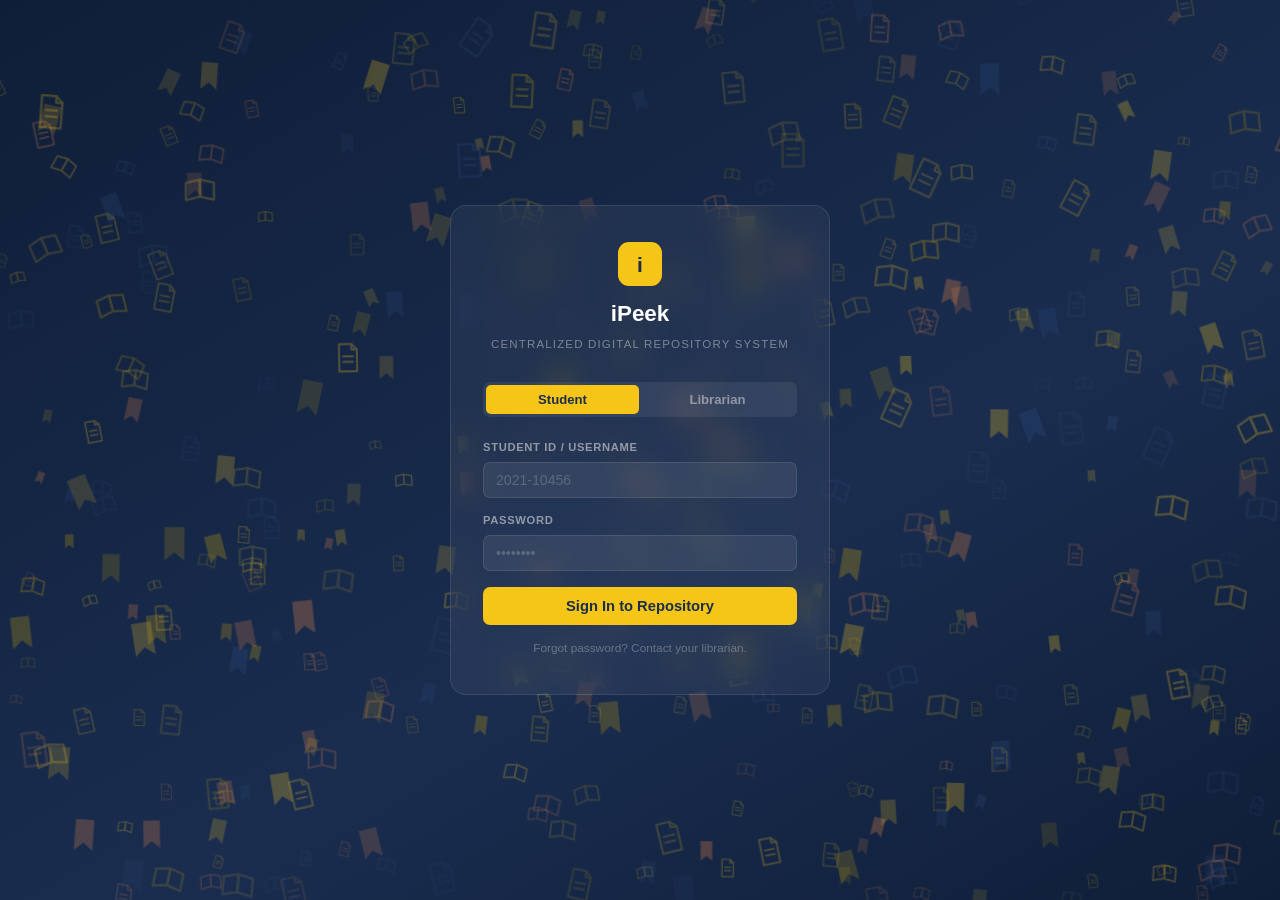
==== frontend/browse.html @ 0abe5a41 "123 kanya-kanya na (latest)" ====
<!DOCTYPE html>
<html lang="en">
<head>
  <meta charset="UTF-8">
  <meta name="viewport" content="width=device-width, initial-scale=1.0">
  <title>iPeek — Browse Research</title>
  
  <link rel="stylesheet" href="css/style.css">
</head>
<!-- visibility:hidden prevents role flash — set to visible by initPage()
     after apiMe() confirms the session and renders the correct nav -->
<body style="visibility:hidden;">
  <nav class="navbar">
    <div class="nav-brand">
      <div class="nav-logo">i</div>
      Research Repository
    </div>
    <!-- nav-links content is overwritten by browse.js based on real role -->
    <div class="nav-links">
      <a class="nav-link active" href="browse.html">Browse Research</a>
      <a class="nav-link" href="upload.html">Submit Proposal</a>
    </div>
    <div class="nav-right">
      <a href="profile.html" class="avatar" id="avatarEl" title="View Profile"></a>
      <span class="role-pill" id="rolePill"></span>
      <button class="btn btn-ghost btn-sm" onclick="logout()">Sign Out</button>
    </div>
  </nav>

  <!-- Two-column layout: sidebar + main content -->
  <div class="layout">

    <!-- Left filter sidebar -->
    <div class="sidebar">

      <!-- Research status counts -->
      <div class="sb-section">
        <span class="sb-label">Research Status</span>
        <button class="sb-item active" onclick="setFilter('status','all',this)">
          All Projects <span class="sb-count" id="cntAll">0</span>
        </button>
        <button class="sb-item" onclick="setFilter('status','approved',this)">
          Approved <span class="sb-count" id="cntApproved">0</span>
        </button>
        <button class="sb-item" onclick="setFilter('status','ongoing',this)">
          Ongoing <span class="sb-count" id="cntOngoing">0</span>
        </button>
        <button class="sb-item" onclick="setFilter('status','rejected',this)">
          Rejected <span class="sb-count" id="cntRejected">0</span>
        </button>
      </div>

      <!-- College filters -->
      <div class="sb-section">
        <span class="sb-label">Colleges</span>
        <button class="sb-item" onclick="setFilter('college','CAS',this)">CAS</button>
        <button class="sb-item" onclick="setFilter('college','CCI',this)">CCI</button>
        <button class="sb-item" onclick="setFilter('college','CEA',this)">CEA</button>
        <button class="sb-item" onclick="setFilter('college','CIT',this)">CIT</button>
        <button class="sb-item" onclick="setFilter('college','COE',this)">COE</button>
      </div>

      <!-- Technology / keyword filters -->
      <div class="sb-section">
        <span class="sb-label">Technology</span>
        <button class="sb-item" onclick="setFilter('tag','Machine Learning',this)">Machine Learning</button>
        <button class="sb-item" onclick="setFilter('tag','Web Development',this)">Web Development</button>
        <button class="sb-item" onclick="setFilter('tag','Mobile App',this)">Mobile App</button>
        <button class="sb-item" onclick="setFilter('tag','IoT',this)">IoT</button>
        <button class="sb-item" onclick="setFilter('tag','Computer Vision',this)">Computer Vision</button>
      </div>

    </div>

    <!-- Main content area -->
    <div class="main">

      <!-- Hero banner -->
      <div class="hero">
        <div>
          <h2>Explore ISAT-U Research</h2>
          <p>Capstone and thesis projects · Main Campus · 2020–2025</p>
        </div>
        <span class="badge badge-validated">ISAT-U Main Campus</span>
      </div>

      <!-- Search input -->
      <div class="search-wrap" style="margin-bottom:14px;">
        <span class="search-icon">🔍</span>
        <input type="text" id="searchInput"
               placeholder="Title, author, keyword, or technology...">
      </div>

      <!-- Year filter pills -->
      <div class="year-pills">
        <button class="year-pill active" onclick="setYear('all',this)">All Years</button>
        <button class="year-pill" onclick="setYear('2024',this)">2024</button>
        <button class="year-pill" onclick="setYear('2023',this)">2023</button>
        <button class="year-pill" onclick="setYear('2022',this)">2022</button>
      </div>

      <!-- Result count — updated by browse.js -->
      <div class="results-bar">
        <span id="resultsCount">Loading...</span>
      </div>

      <!-- Research card grid — populated by browse.js -->
      <div class="research-grid" id="grid"></div>

      <!-- Empty state — shown when filters return no results -->
      <div id="empty" style="display:none;text-align:center;padding:60px 0;color:var(--muted);">
        <div style="font-size:2rem;margin-bottom:10px;">📭</div>
        <p>No research found. Try adjusting your filters.</p>
      </div>

      <!-- Loading state — shown while fetching from API -->
      <div id="loading" style="text-align:center;padding:60px 0;color:var(--muted);">
        <div class="spinner" style="margin:0 auto 12px;width:28px;height:28px;"></div>
        <p>Loading repository...</p>
      </div>

    </div>
  </div>

  <div class="toast-wrap" id="toasts"></div>
  <script src="js/motion.js"></script>
  <script>
  if (document.getElementById("ambientBg")) {
    initAmbientBackground(document.getElementById("ambientBg"), 34, AMBIENT_LIGHT_PALETTE);
  }
</script>
  <script src="js/api.js"></script>
  <script src="js/pillnav.js?v=2"></script>
  <script src="js/browse.js"></script>

  <!-- Logout — clears real Flask session + sessionStorage then redirects -->
  <script>
    async function logout() {
      try { await apiLogout(); } catch {}
      sessionStorage.clear();
      window.location.replace("index.html");
    }
  </script>

</body>
</html>
---- frontend/css/style.css ----
/* =============================================================
   iPeek — Global Stylesheet
   All page styles live here. No inline styles in HTML files.

   Design tokens:
   --primary     : dark navy blue (main brand color)
   --accent      : yellow (buttons, highlights)
   --bg          : light grey page background
   --card        : white card background
   --border      : light grey border
   --text        : near-black body text
   --muted       : grey secondary text
   ============================================================= */

/* ── Reset ────────────────────────────────────────────────── */
*, *::before, *::after { box-sizing: border-box; margin: 0; padding: 0; }

:root {
  --primary:     #1a2d4f;
  --primary-lt:  #2a4a7f;
  --accent:      #f5c518;
  --accent-dk:   #d4a800;
  --bg:          #f4f6fb;
  --card:        #ffffff;
  --border:      #e8eaf0;
  --text:        #1a1a2e;
  --muted:       #6b7280;
  --success:     #16a34a;
  --warning:     #d97706;
  --danger:      #dc2626;
  --info:        #2563eb;
  --radius:      10px;
  --shadow:      0 1px 4px rgba(0,0,0,0.08);
  --shadow-md:   0 4px 16px rgba(0,0,0,0.10);
}

body {
  font-family: 'Inter', 'Segoe UI', sans-serif;
  font-feature-settings: "cv11", "ss01";
  background: var(--bg);
  color: var(--text);
  font-size: 14px;
  line-height: 1.6;
  -webkit-font-smoothing: antialiased;
}

a    { text-decoration: none; color: inherit; }
button, input, textarea, select { font-family: inherit; cursor: pointer; }

/* ── Navbar ────────────────────────────────────────────────── */
/* Top sticky navigation bar used on every authenticated page */
.navbar {
  background: var(--primary);
  height: 52px;
  display: flex;
  align-items: center;
  padding: 0 20px;
  gap: 16px;
  position: sticky;
  top: 0;
  z-index: 100;
  box-shadow: var(--shadow);
}

/* Brand logo + name on the left */
.nav-brand {
  display: flex;
  align-items: center;
  gap: 8px;
  color: white;
  font-weight: 700;
  font-size: 1rem;
  margin-right: 8px;
  white-space: nowrap;
}

/* Yellow square logo icon */
.nav-logo {
  width: 28px; height: 28px;
  border-radius: 7px;
  background: var(--accent);
  color: var(--primary);
  font-weight: 800;
  font-size: 0.9rem;
  display: flex; align-items: center; justify-content: center;
  flex-shrink: 0;
}

/* Navigation links row */
.nav-links { display: flex; gap: 2px; flex: 1; }

.nav-link {
  color: rgba(255,255,255,0.7);
  padding: 5px 12px;
  border-radius: 6px;
  font-size: 0.84rem;
  font-weight: 500;
  transition: all 0.15s;
  border: none;
  background: none;
  white-space: nowrap;
}

.nav-link:hover,
.nav-link.active {
  color: white;
  background: rgba(255,255,255,0.10);
}

/* Right side of navbar: avatar + role pill */
.nav-right { display: flex; align-items: center; gap: 10px; margin-left: auto; }

/* Circular avatar with user initials */
.avatar {
  width: 30px; height: 30px;
  border-radius: 50%;
  background: var(--accent);
  color: var(--primary);
  font-weight: 700;
  font-size: 0.78rem;
  display: flex; align-items: center; justify-content: center;
  flex-shrink: 0;
  cursor: pointer;
}

/* Yellow pill showing user role */
.role-pill {
  background: var(--accent);
  color: var(--primary);
  font-size: 0.68rem;
  font-weight: 700;
  padding: 2px 8px;
  border-radius: 20px;
  white-space: nowrap;
}

/* ── Two-column page layout (sidebar + main) ──────────────── */
/* Used on browse, review pages */
.layout {
  display: grid;
  grid-template-columns: 200px 1fr;
  min-height: calc(100vh - 52px);
}

/* Three-column layout used on research detail page */
.layout-three {
  display: grid;
  grid-template-columns: 200px 1fr 280px;
  min-height: calc(100vh - 52px);
}
/* Two-column layout used on research detail page (no left sidebar) */
.layout-two {
  display: grid;
  grid-template-columns: 1fr 280px;
  min-height: calc(100vh - 52px);
}
/* Two-column layout for review queue page */
.layout-review {
  display: grid;
  grid-template-columns: 320px 1fr;
  min-height: calc(100vh - 52px);
}

/* ── Sidebar ────────────────────────────────────────────────── */
/* Left filter/navigation sidebar panel */
.sidebar {
  background: var(--card);
  border-right: 1px solid var(--border);
  padding: 16px 0;
  overflow-y: auto;
}

/* Right panel used on detail page */
.right-panel {
  border-left: 1px solid var(--border);
  background: var(--card);
  padding: 16px;
  overflow-y: auto;
  display: flex;
  flex-direction: column;
  gap: 14px;
}

/* Main scrollable content area */
.main { padding: 20px; overflow-y: auto; }

/* Sidebar section grouping */
.sb-section { margin-bottom: 20px; }

/* Sidebar section label (uppercase small caps) */
.sb-label {
  display: block;
  font-size: 0.68rem;
  font-weight: 700;
  text-transform: uppercase;
  letter-spacing: 0.08em;
  color: var(--muted);
  padding: 0 14px;
  margin-bottom: 4px;
}

/* Individual sidebar filter button */
.sb-item {
  display: flex;
  align-items: center;
  justify-content: space-between;
  padding: 7px 14px;
  font-size: 0.84rem;
  color: var(--text);
  cursor: pointer;
  transition: background 0.12s;
  border: none;
  background: none;
  width: 100%;
  text-align: left;
}

.sb-item:hover  { background: var(--bg); }
.sb-item.active { background: #ebf0ff; color: var(--info); font-weight: 600; }

/* Small pill count next to sidebar items */
.sb-count {
  font-size: 0.68rem;
  font-weight: 600;
  color: var(--muted);
  background: var(--bg);
  padding: 1px 6px;
  border-radius: 20px;
}

/* ── Cards ──────────────────────────────────────────────────── */
/* Base white card container */
.card {
  background: var(--card);
  border-radius: var(--radius);
  border: 1px solid var(--border);
  box-shadow: var(--shadow);
  padding: 18px;
}

/* ── Stat cards (dashboard) ─────────────────────────────────── */
/* Grid of 4 metric cards at top of dashboard */
.stat-grid {
  display: grid;
  grid-template-columns: repeat(4, 1fr);
  gap: 14px;
  margin-bottom: 20px;
}

.stat-card {
  background: var(--card);
  border-radius: var(--radius);
  border: 1px solid var(--border);
  padding: 18px;
  text-align: center;
}

/* Highlighted stat card (pending reviews) */
.stat-card.hi { border-color: var(--accent); background: #fffbeb; }

/* Large number inside stat card */
.stat-num { font-size: 1.9rem; font-weight: 700; color: var(--primary); line-height: 1; }
.stat-card.hi .stat-num { color: var(--warning); }

/* Label below stat number */
.stat-lbl { font-size: 0.76rem; color: var(--muted); margin-top: 4px; }

/* ── Buttons ────────────────────────────────────────────────── */
.btn {
  display: inline-flex;
  align-items: center;
  gap: 5px;
  padding: 7px 16px;
  border: none;
  border-radius: 7px;
  font-size: 0.84rem;
  font-weight: 600;
  cursor: pointer;
  transition: filter 0.15s;
  white-space: nowrap;
}

.btn-primary { background: var(--primary); color: white; }
.btn-accent  { background: var(--accent);  color: var(--primary); }
.btn-success { background: var(--success); color: white; }
.btn-danger  { background: var(--danger);  color: white; }
.btn-ghost   { background: transparent; color: var(--primary); border: 1.5px solid var(--border); }

.btn:hover    { filter: brightness(1.08); }
.btn:active   { transform: scale(0.97); transition: transform 80ms; }
.btn:disabled { opacity: 0.5; cursor: not-allowed; filter: none; }
.btn-sm       { padding: 4px 11px; font-size: 0.78rem; }
.btn-lg       { padding: 10px 24px; font-size: 0.95rem; }
.btn-full     { width: 100%; justify-content: center; }

/* ── Badges ─────────────────────────────────────────────────── */
/* Status pill labels */
.badge {
  display: inline-block;
  padding: 2px 9px;
  border-radius: 20px;
  font-size: 0.68rem;
  font-weight: 700;
  text-transform: capitalize;
}

.badge-pending   { background: #fef3c7; color: #92400e; }
.badge-validated { background: #d1fae5; color: #065f46; }
.badge-approved  { background: #d1fae5; color: #065f46; }
.badge-returned  { background: #fee2e2; color: #991b1b; }
.badge-high      { background: #fee2e2; color: #991b1b; }
.badge-moderate  { background: #fef3c7; color: #92400e; }
.badge-low       { background: #d1fae5; color: #065f46; }

/* ── Form elements ──────────────────────────────────────────── */
.form-group { margin-bottom: 14px; }

/* Two-column form row */
.form-row { display: grid; grid-template-columns: 1fr 1fr; gap: 14px; }

/* Uppercase small label above inputs */
.form-label {
  display: block;
  font-size: 0.72rem;
  font-weight: 700;
  text-transform: uppercase;
  letter-spacing: 0.05em;
  color: var(--muted);
  margin-bottom: 5px;
}

/* Universal input/textarea/select style */
.form-input {
  width: 100%;
  padding: 8px 11px;
  border: 1.5px solid var(--border);
  border-radius: 7px;
  font-size: 0.88rem;
  color: var(--text);
  background: white;
  transition: border-color 0.15s;
}

.form-input:focus          { outline: none; border-color: var(--primary); }
.form-input::placeholder   { color: #b0b7c3; }
textarea.form-input        { resize: vertical; min-height: 80px; }
select.form-input          { cursor: pointer; }

/* ── Search bar ─────────────────────────────────────────────── */
.search-wrap {
  display: flex;
  align-items: center;
  gap: 8px;
  background: white;
  border: 1.5px solid var(--border);
  border-radius: 7px;
  padding: 7px 12px;
}

.search-wrap input {
  border: none;
  outline: none;
  font-size: 0.88rem;
  width: 100%;
  background: transparent;
  color: var(--text);
}

.search-wrap input::placeholder { color: #b0b7c3; }
.search-icon { color: var(--muted); font-size: 0.9rem; flex-shrink: 0; }

/* ── Hero banner (browse page) ──────────────────────────────── */
.hero {
  background: linear-gradient(120deg, var(--primary), #2a4a7f);
  border-radius: var(--radius);
  color: white;
  padding: 18px 22px;
  margin-bottom: 16px;
  display: flex;
  align-items: center;
  justify-content: space-between;
}

.hero h2 { font-size: 1rem; margin-bottom: 3px; }
.hero p  { font-size: 0.76rem; opacity: 0.7; }

/* ── Year filter pills (browse page) ────────────────────────── */
.year-pills { display: flex; gap: 5px; flex-wrap: wrap; margin-bottom: 14px; }

.year-pill {
  padding: 3px 11px;
  border-radius: 20px;
  font-size: 0.76rem;
  font-weight: 600;
  cursor: pointer;
  border: 1.5px solid var(--border);
  background: white;
  color: var(--muted);
  transition: all 0.15s;
}

.year-pill.active { background: var(--primary); color: white; border-color: var(--primary); }

/* ── Results info bar ───────────────────────────────────────── */
.results-bar {
  display: flex;
  align-items: center;
  justify-content: space-between;
  margin-bottom: 12px;
}

.results-bar span { font-size: 0.78rem; color: var(--muted); }

/* ── Research card grid (browse page) ───────────────────────── */
.research-grid { display: grid; grid-template-columns: repeat(3, 1fr); gap: 14px; }

/* Flowing inline-block variant — cards hug their own content width
   and wrap naturally instead of locking into equal columns */
.research-grid-flow {
  display: flex;
  flex-wrap: wrap;
  gap: 14px;
}

.research-grid-flow .r-card {
  flex: 0 1 auto;
  min-width: 260px;
  max-width: 340px;
}

/* Individual research card */
.r-card {
  background: var(--card);
  border: 1px solid var(--border);
  border-radius: var(--radius);
  padding: 14px;
  cursor: pointer;
  transition: box-shadow 0.18s, transform 0.18s;
}

.r-card:hover { box-shadow: var(--shadow-md); transform: translateY(-2px); }

.r-card-id    { font-size: 0.7rem; font-weight: 700; color: var(--muted); margin-bottom: 5px; }
.r-card-title { font-size: 0.88rem; font-weight: 600; margin-bottom: 5px; line-height: 1.4; }
.r-card-meta  { font-size: 0.76rem; color: var(--muted); margin-bottom: 9px; }
.r-card-tags  { display: flex; flex-wrap: wrap; gap: 4px; }

/* Technology tag chip */
.tag {
  background: #ebf0ff;
  color: var(--info);
  font-size: 0.67rem;
  font-weight: 600;
  padding: 2px 7px;
  border-radius: 20px;
}

/* ── Tab switcher ────────────────────────────────────────────── */
/* Used on detail page for similarity/summary/gaps tabs */
.tabs {
  display: flex;
  gap: 2px;
  background: var(--bg);
  padding: 3px;
  border-radius: 8px;
  margin-bottom: 16px;
}

.tab-btn {
  padding: 5px 14px;
  border: none;
  background: transparent;
  border-radius: 6px;
  font-size: 0.82rem;
  font-weight: 600;
  color: var(--muted);
  cursor: pointer;
  transition: all 0.15s;
}

.tab-btn.active { background: white; color: var(--primary); box-shadow: var(--shadow); }

/* ── AI result box ───────────────────────────────────────────── */
/* Box that displays LLM-generated analysis text */
.ai-box {
  background: #f8faff;
  border: 1px solid #dbeafe;
  border-radius: var(--radius);
  padding: 14px;
  font-size: 0.86rem;
  line-height: 1.8;
  white-space: pre-wrap;
  max-height: 380px;
  overflow-y: auto;
  color: var(--text);
}

/* ── Research gap cards ──────────────────────────────────────── */
.gap-item {
  border: 1px solid var(--border);
  border-left: 3px solid var(--accent);
  border-radius: var(--radius);
  padding: 14px 16px;
  margin-bottom: 12px;
  background: var(--card);
}

.gap-header {
  display: flex;
  align-items: center;
  justify-content: space-between;
  margin-bottom: 10px;
}

/* Numbered index badge — solid yellow, reinforces brand color as the
   dominant accent throughout the AI analysis panels */
.gap-index {
  width: 24px; height: 24px;
  border-radius: 50%;
  background: var(--accent);
  color: var(--primary);
  font-weight: 800;
  font-size: 0.76rem;
  display: flex; align-items: center; justify-content: center;
  flex-shrink: 0;
}

.gap-label {
  display: block;
  font-size: 0.68rem;
  font-weight: 700;
  text-transform: uppercase;
  letter-spacing: 0.06em;
  color: var(--accent-dk);
  margin-bottom: 3px;
}

.gap-text-block p,
.gap-recommendation-block p {
  font-size: 0.85rem;
  line-height: 1.6;
  color: var(--text);
}

.gap-text-block { margin-bottom: 10px; }

.gap-recommendation-block {
  background: #fffbeb;
  border-radius: 7px;
  padding: 8px 11px;
  border: 1px solid #fde68a;
}

/* ── Similarity progress bars ────────────────────────────────── */
.sim-row    { margin-bottom: 9px; }
.sim-label  { display: flex; justify-content: space-between; font-size: 0.78rem; margin-bottom: 3px; }
.sim-track  { height: 7px; background: var(--bg); border-radius: 4px; overflow: hidden; border: 1px solid var(--border); }
.sim-fill   { height: 100%; border-radius: 4px; background: var(--primary); transition: width 0.5s ease; }

/* ── Chat widget ─────────────────────────────────────────────── */
.chat-wrap  { display: flex; flex-direction: column; height: 360px; }

/* Scrollable message log */
.chat-log {
  flex: 1;
  overflow-y: auto;
  padding: 12px;
  background: var(--bg);
  border-radius: var(--radius);
  border: 1px solid var(--border);
  margin-bottom: 8px;
  display: flex;
  flex-direction: column;
  gap: 8px;
}

/* Individual chat message row */
.chat-msg { display: flex; flex-direction: column; max-width: 82%; }
.chat-msg.user { align-self: flex-end; align-items: flex-end; }
.chat-msg.bot  { align-self: flex-start; }

/* Chat bubble */
.chat-bubble {
  padding: 9px 13px;
  border-radius: 12px;
  font-size: 0.85rem;
  line-height: 1.6;
  white-space: pre-wrap;
}

.chat-msg.user .chat-bubble { background: var(--primary); color: white; border-bottom-right-radius: 3px; }
.chat-msg.bot  .chat-bubble { background: white; color: var(--text); border: 1px solid var(--border); border-bottom-left-radius: 3px; }

/* Chat input row */
.chat-input-row { display: flex; gap: 7px; }

.chat-input-row textarea {
  flex: 1;
  resize: none;
  height: 40px;
  padding: 9px 11px;
  border: 1.5px solid var(--border);
  border-radius: 7px;
  font-size: 0.85rem;
  font-family: inherit;
}

.chat-input-row textarea:focus { outline: none; border-color: var(--primary); }

/* ── Drag and drop upload zone ───────────────────────────────── */
.drop-zone {
  border: 2px dashed var(--border);
  border-radius: var(--radius);
  padding: 36px;
  text-align: center;
  cursor: pointer;
  transition: all 0.18s;
}

.drop-zone:hover,
.drop-zone.over { border-color: var(--primary); background: #f0f4ff; }

.drop-icon { font-size: 1.8rem; margin-bottom: 6px; }
.drop-text { font-size: 0.84rem; color: var(--muted); }
.drop-text span { color: var(--info); font-weight: 600; }

/* ── Multi-step form indicator ───────────────────────────────── */
.steps { display: flex; align-items: center; margin-bottom: 24px; }

.step { display: flex; align-items: center; gap: 7px; font-size: 0.82rem; color: var(--muted); }

/* Circle number for each step */
.step-dot {
  width: 26px; height: 26px;
  border-radius: 50%;
  border: 2px solid var(--border);
  background: white;
  display: flex; align-items: center; justify-content: center;
  font-size: 0.75rem; font-weight: 700;
  flex-shrink: 0;
}

.step.active .step-dot { background: var(--primary); border-color: var(--primary); color: white; }
.step.done   .step-dot { background: var(--success);  border-color: var(--success);  color: white; }
.step.active { color: var(--primary); font-weight: 600; }

/* Line connecting steps */
.step-line { flex: 1; height: 2px; background: var(--border); margin: 0 6px; }
.step.done + .step-line { background: var(--success); }

/* ── Spinner (loading indicator) ─────────────────────────────── */
.spinner {
  width: 18px; height: 18px;
  border-radius: 50%;
  border: 2.5px solid var(--border);
  border-top-color: var(--primary);
  animation: spin 0.65s linear infinite;
  display: inline-block;
}

@keyframes spin { to { transform: rotate(360deg); } }

/* ── Toast notifications ─────────────────────────────────────── */
/* Fixed container at bottom-right of screen */
.toast-wrap {
  position: fixed;
  bottom: 20px; right: 20px;
  z-index: 999;
  display: flex;
  flex-direction: column;
  gap: 7px;
}

/* Individual toast message */
.toast {
  background: white;
  border-radius: 8px;
  padding: 11px 16px;
  box-shadow: var(--shadow-md);
  border-left: 4px solid var(--primary);
  font-size: 0.84rem;
  min-width: 260px;
  animation: slideUp 0.25s ease;
}

.toast.success { border-left-color: var(--success); }
.toast.error   { border-left-color: var(--danger);  }
.toast.warning { border-left-color: var(--warning); }
.toast.info    { border-left-color: var(--info);    }

@keyframes slideUp {
  from { transform: translateY(10px); opacity: 0; }
  to   { transform: translateY(0);    opacity: 1; }
}

/* ── Submission list items (review page) ─────────────────────── */
.sub-item {
  padding: 12px;
  border-radius: var(--radius);
  border: 1px solid var(--border);
  background: white;
  cursor: pointer;
  margin-bottom: 8px;
  transition: all 0.15s;
}

/* ── Bulk selection bar (review queue) ──────────────────────── */
.bulk-bar {
  display: flex;
  align-items: center;
  justify-content: space-between;
  background: #eff6ff;
  border: 1px solid #bfdbfe;
  border-radius: 8px;
  padding: 8px 12px;
  margin-top: 10px;
  font-size: 0.82rem;
  font-weight: 600;
  color: #1d4ed8;
}

.bulk-bar-actions { display: flex; gap: 8px; }

.sub-item-checkbox {
  margin-top: 3px;
  flex-shrink: 0;
  cursor: pointer;
}

.sub-item:hover  { border-color: #c7d2fe; background: #f8f9ff; }
.sub-item.active { border-color: var(--accent); background: #fffbeb; }

.sub-item-title  { font-weight: 600; font-size: 0.85rem; margin-bottom: 3px; line-height: 1.4; }
.sub-item-meta   { font-size: 0.74rem; color: var(--muted); margin-bottom: 6px; }
.sub-item-footer { display: flex; align-items: center; justify-content: space-between; }
.sub-item-time   { font-size: 0.7rem; color: var(--muted); }

/* ── Filter tabs (review page submission list) ───────────────── */
.filter-tabs {
  display: flex;
  gap: 4px;
  background: var(--bg);
  padding: 3px;
  border-radius: 7px;
}

.filter-tab {
  flex: 1;
  text-align: center;
  padding: 5px;
  border-radius: 5px;
  font-size: 0.76rem;
  font-weight: 600;
  color: var(--muted);
  cursor: pointer;
  border: none;
  background: transparent;
  transition: all 0.15s;
}

.filter-tab.active { background: white; color: var(--primary); box-shadow: var(--shadow); }

/* ── Submission review left panel ────────────────────────────── */
.sub-panel {
  background: var(--card);
  border-right: 1px solid var(--border);
  display: flex;
  flex-direction: column;
  overflow: hidden;
}

.sub-panel-header {
  padding: 14px 16px;
  border-bottom: 1px solid var(--border);
  flex-shrink: 0;
}

.sub-panel-header h3 { font-size: 0.92rem; margin-bottom: 10px; }

/* Scrollable submission card list */
.sub-list {
  flex: 1;
  overflow-y: auto;
  padding: 12px;
  display: flex;
  flex-direction: column;
  gap: 8px;
}

/* ── Review detail panel ─────────────────────────────────────── */
.detail-panel { padding: 20px; overflow-y: auto; }

/* Title of the selected research paper */
.detail-title { font-size: 1.05rem; font-weight: 700; margin-bottom: 6px; line-height: 1.4; }

/* Row of metadata chips under title */
.detail-chips { display: flex; flex-wrap: wrap; gap: 6px; margin-bottom: 14px; }

/* Individual metadata chip */
.detail-chip {
  background: var(--bg);
  border: 1px solid var(--border);
  border-radius: 20px;
  font-size: 0.72rem;
  font-weight: 600;
  color: var(--muted);
  padding: 2px 9px;
}

/* ── Requirements checklist ──────────────────────────────────── */
.checklist { list-style: none; }

.cl-item {
  display: flex;
  align-items: center;
  gap: 10px;
  padding: 8px 0;
  font-size: 0.84rem;
  border-bottom: 1px solid var(--border);
}

.cl-item:last-child { border: none; }
.cl-icon { font-size: 0.9rem; flex-shrink: 0; width: 20px; text-align: center; }

/* ── AI analysis notice banner ───────────────────────────────── */
.ai-notice {
  background: #eff6ff;
  border: 1px solid #bfdbfe;
  border-radius: var(--radius);
  padding: 12px 14px;
  font-size: 0.82rem;
  color: #1d4ed8;
  margin-bottom: 14px;
  display: flex;
  align-items: center;
  gap: 8px;
}

/* ── Action button row (validate/return) ─────────────────────── */
.action-row {
  display: flex;
  gap: 10px;
  justify-content: flex-end;
  padding-top: 14px;
  border-top: 1px solid var(--border);
}

/* Empty state shown when no submission selected */
.empty-detail {
  display: flex;
  flex-direction: column;
  align-items: center;
  justify-content: center;
  height: 100%;
  color: var(--muted);
  text-align: center;
}

.empty-detail .icon { font-size: 2.5rem; margin-bottom: 12px; }

/* ── Profile page ────────────────────────────────────────────── */
/* Centered two-column layout */
.profile-layout {
  display: grid;
  grid-template-columns: 260px 1fr;
  gap: 20px;
  max-width: 900px;
  margin: 28px auto;
  padding: 0 20px;
}

/* Left card with avatar */
.profile-avatar-card {
  background: var(--card);
  border-radius: var(--radius);
  border: 1px solid var(--border);
  padding: 24px;
  text-align: center;
  height: fit-content;
}

/* Large circular avatar on profile page */
.avatar-large {
  width: 72px; height: 72px;
  border-radius: 50%;
  background: var(--primary);
  color: white;
  font-size: 1.6rem;
  font-weight: 700;
  display: flex; align-items: center; justify-content: center;
  margin: 0 auto 14px;
  position: relative;
  cursor: pointer;
}

/* Edit pencil icon overlaid on avatar */
.avatar-edit {
  position: absolute;
  bottom: 0; right: 0;
  width: 22px; height: 22px;
  border-radius: 50%;
  background: var(--accent);
  color: var(--primary);
  font-size: 0.7rem;
  display: flex; align-items: center; justify-content: center;
  border: 2px solid white;
}

.profile-name  { font-size: 1rem; font-weight: 700; margin-bottom: 3px; }
.profile-email { font-size: 0.78rem; color: var(--muted); margin-bottom: 12px; }

/* Meta info items below avatar (university, ID, etc) */
.profile-meta {
  text-align: left;
  font-size: 0.78rem;
  display: flex;
  flex-direction: column;
  gap: 7px;
  margin-top: 14px;
  padding-top: 14px;
  border-top: 1px solid var(--border);
}

.profile-meta-item { display: flex; align-items: center; gap: 7px; color: var(--muted); }
.profile-meta-item strong { color: var(--text); }

/* Right card with the form fields */
.profile-form-card {
  background: var(--card);
  border-radius: var(--radius);
  border: 1px solid var(--border);
  padding: 24px;
}

/* Section heading inside profile form */
.section-title {
  font-size: 0.9rem;
  font-weight: 700;
  margin-bottom: 16px;
  padding-bottom: 10px;
  border-bottom: 1px solid var(--border);
}

/* Password strength bar track */
.pw-bar {
  height: 4px;
  border-radius: 2px;
  background: var(--bg);
  overflow: hidden;
  margin-top: 5px;
  margin-bottom: 4px;
}

/* Animated fill for password strength */
.pw-fill { height: 100%; border-radius: 2px; transition: width 0.3s, background 0.3s; }

/* Label showing "Weak / Medium / Strong" */
.pw-label { font-size: 0.72rem; color: var(--muted); }

/* Right-aligned save/cancel buttons */
.form-actions-right {
  display: flex;
  justify-content: flex-end;
  gap: 8px;
  margin-top: 20px;
}

/* ── Login page ──────────────────────────────────────────────── */
/* Full-screen gradient background for login */
/* Brand section at top of login box */
.login-brand { text-align: center; margin-bottom: 28px; }

/* Yellow logo square on login page */
.login-logo {
  width: 44px; height: 44px;
  border-radius: 11px;
  background: var(--accent);
  color: var(--primary);
  font-size: 1.3rem;
  font-weight: 800;
  display: flex; align-items: center; justify-content: center;
  margin: 0 auto 10px;
}

.login-brand h1 { color: white; font-size: 1.4rem; margin-bottom: 3px; }
.login-brand p  { color: rgba(255,255,255,0.4); font-size: 0.72rem; text-transform: uppercase; letter-spacing: 0.1em; }

/* Student / Librarian / Admin role selector */
.role-tabs {
  display: flex;
  background: rgba(255,255,255,0.07);
  border-radius: 7px;
  padding: 3px;
  margin-bottom: 22px;
  gap: 2px;
}

.role-tab {
  flex: 1;
  text-align: center;
  padding: 7px;
  border-radius: 5px;
  font-size: 0.82rem;
  font-weight: 600;
  color: rgba(255,255,255,0.45);
  cursor: pointer;
  border: none;
  background: transparent;
  transition: all 0.18s;
}

.role-tab.active { background: var(--accent); color: var(--primary); }

/* Input fields inside login box */
.login-label {
  display: block;
  color: rgba(255,255,255,0.5);
  font-size: 0.7rem;
  font-weight: 700;
  text-transform: uppercase;
  letter-spacing: 0.06em;
  margin-bottom: 5px;
}

.login-input {
  width: 100%;
  background: rgba(255,255,255,0.07);
  border: 1.5px solid rgba(255,255,255,0.10);
  border-radius: 7px;
  padding: 9px 12px;
  color: white;
  font-size: 0.88rem;
  font-family: inherit;
  margin-bottom: 14px;
  transition: border-color 0.15s;
}

.login-input:focus { outline: none; border-color: var(--accent); }
.login-input::placeholder { color: rgba(255,255,255,0.2); }

/* Yellow sign-in button */
.btn-sign {
  width: 100%;
  background: var(--accent);
  color: var(--primary);
  border: none;
  border-radius: 7px;
  padding: 11px;
  font-size: 0.92rem;
  font-weight: 700;
  cursor: pointer;
  transition: background 0.15s;
  margin-top: 2px;
}

.btn-sign:hover { background: var(--accent-dk); }

/* "Forgot password" link at bottom of login */
.login-foot {
  text-align: center;
  margin-top: 14px;
  color: rgba(255,255,255,0.3);
  font-size: 0.74rem;
}

/* Red error message box on login page */
.err-box {
  background: rgba(220,38,38,0.15);
  border: 1px solid rgba(220,38,38,0.3);
  color: #fca5a5;
  border-radius: 6px;
  padding: 7px 11px;
  font-size: 0.8rem;
  margin-bottom: 12px;
  display: none;
}

/* ── Upload page ─────────────────────────────────────────────── */
/* Centered single-column layout for upload form */
.upload-wrap { max-width: 680px; margin: 30px auto; padding: 0 16px; }

/* Signature approval boxes grid */
.sig-grid { display: grid; grid-template-columns: repeat(3, 1fr); gap: 10px; margin-top: 6px; }

/* Individual signature approval box */
.sig-box {
  border: 1.5px solid var(--border);
  border-radius: 8px;
  padding: 14px;
  text-align: center;
  cursor: pointer;
  transition: all 0.15s;
}

.sig-box:hover  { border-color: var(--primary); background: #f0f4ff; }
.sig-box.signed { border-color: var(--success); background: #f0fdf4; }

.sig-icon { font-size: 1.3rem; margin-bottom: 5px; }
.sig-name { font-size: 0.76rem; font-weight: 600; color: var(--muted); }

/* Upload form bottom action bar */
.form-actions { display: flex; justify-content: space-between; align-items: center; margin-top: 20px; }

/* Discrepancy warning panel (metadata checker, upload Step 3) */
#discrepancyPanel { display: block; }

/* ── PDF Viewer ──────────────────────────────────────────────── */
/* Canvas wrapper — constrains the rendered page to the card width */
#pdfCanvas {
  border-radius: calc(var(--radius) - 2px);
  display: block;
  margin: 0 auto;
  max-width: 100%;
}

/* Page navigation row above the canvas */
.pdf-nav {
  display: flex;
  align-items: center;
  gap: 8px;
  margin-bottom: 10px;
}

/* ── Detail page ─────────────────────────────────────────────── */
/* Full title of the research paper */
.paper-title { font-size: 1.1rem; font-weight: 700; margin-bottom: 6px; line-height: 1.4; }
.paper-meta  { font-size: 0.8rem; color: var(--muted); margin-bottom: 14px; }

/* Metadata chip row under paper title */
.meta-chips { display: flex; flex-wrap: wrap; gap: 6px; margin-bottom: 16px; }
.meta-chip  {
  background: var(--bg);
  border: 1px solid var(--border);
  border-radius: 20px;
  font-size: 0.74rem;
  font-weight: 600;
  color: var(--muted);
  padding: 3px 10px;
}

/* Abstract body text */
.abstract-text { font-size: 0.86rem; line-height: 1.8; color: var(--text); }

/* Header row of the AI analysis card */
.analysis-header {
  display: flex;
  align-items: center;
  justify-content: space-between;
  margin-bottom: 10px;
}

/* Right panel section title */
.rp-title {
  font-size: 0.72rem;
  font-weight: 700;
  text-transform: uppercase;
  letter-spacing: 0.07em;
  color: var(--muted);
  margin-bottom: 8px;
}

/* Similar project card in right panel */
.similar-card {
  background: var(--bg);
  border-radius: 7px;
  padding: 10px;
  margin-bottom: 7px;
  border: 1px solid var(--border);
}

.similar-card-title { font-size: 0.8rem; font-weight: 600; margin-bottom: 3px; }
.similar-card-meta  { font-size: 0.72rem; color: var(--muted); margin-bottom: 5px; }

/* ── Dashboard ───────────────────────────────────────────────── */
/* Two-column grid for dashboard bottom section */
.dash-grid { display: grid; grid-template-columns: 1fr 1fr; gap: 16px; }

/* Quick action button grid */
.quick-actions { display: grid; grid-template-columns: 1fr 1fr; gap: 8px; }

/* Action required alert box */
.action-alert {
  background: #fffbeb;
  border: 1px solid #fde68a;
  border-radius: 8px;
  padding: 10px 14px;
  margin-bottom: 14px;
}

.action-alert-title { font-size: 0.78rem; font-weight: 700; color: var(--warning); margin-bottom: 3px; }
.action-alert-body  { font-size: 0.82rem; color: var(--muted); }

/* ═══════════════════════════════════════════════════════════
   MOTION SYSTEM
   ═══════════════════════════════════════════════════════════ */

@keyframes fadeUpIn {
  from { opacity: 0; transform: translateY(10px); }
  to   { opacity: 1; transform: translateY(0); }
}

.motion-in {
  animation: fadeUpIn 220ms ease-out both;
}

/* Badge / status cross-fade on change */
@keyframes badgePop {
  from { opacity: 0; transform: scale(0.95); }
  to   { opacity: 1; transform: scale(1); }
}
.badge-updated { animation: badgePop 180ms ease-out; }

/* ═══════════════════════════════════════════════════════════
   SKELETON LOADING
   ═══════════════════════════════════════════════════════════ */

.skeleton {
  position: relative;
  overflow: hidden;
  background: #e8eaf0;
  border-radius: 6px;
}

.skeleton::after {
  content: "";
  position: absolute;
  top: 0; left: -150%;
  width: 150%; height: 100%;
  background: linear-gradient(90deg,
    transparent, rgba(245, 197, 24, 0.18), transparent);
  animation: skeletonSweep 1.3s ease-in-out infinite;
}

@keyframes skeletonSweep {
  to { left: 150%; }
}

.skel-line     { height: 12px; margin-bottom: 8px; }
.skel-line-sm  { height: 10px; width: 60%; }
.skel-title    { height: 16px; width: 80%; margin-bottom: 10px; }

.skel-card {
  background: var(--card);
  border: 1px solid var(--border);
  border-radius: var(--radius);
  padding: 14px;
}

.skel-stat-card {
  background: var(--card);
  border: 1px solid var(--border);
  border-radius: var(--radius);
  padding: 18px;
  text-align: center;
}

.content-fade-out { animation: fadeOut 150ms ease-in forwards; }
@keyframes fadeOut { to { opacity: 0; } }

/* ═══════════════════════════════════════════════════════════
   BOOK LOADER
   ═══════════════════════════════════════════════════════════ */

.book-loader { display: inline-flex; align-items: center; justify-content: center; }

.book-loader svg .book-line {
  fill: none;
  stroke: var(--primary);
  stroke-width: 1.6;
  stroke-linecap: round;
  stroke-linejoin: round;
}

.book-loader svg .book-sweep {
  stroke: var(--accent);
  stroke-width: 2;
  stroke-linecap: round;
  animation: bookSweep 1.6s ease-in-out infinite;
}

@keyframes bookSweep {
  0%   { opacity: 0; transform: translateX(-6px); }
  15%  { opacity: 1; }
  50%  { opacity: 1; transform: translateX(6px); }
  65%  { opacity: 0; }
  100% { opacity: 0; transform: translateX(-6px); }
}

/* ═══════════════════════════════════════════════════════════
   WRITING ANIMATION (AI analysis text reveal)
   ═══════════════════════════════════════════════════════════ */

.writing-active {
  position: relative;
}

.writing-cursor {
  display: inline-block;
  width: 2px;
  height: 1em;
  background: var(--accent);
  vertical-align: text-bottom;
  animation: cursorBlink 530ms steps(1) infinite;
  margin-left: 1px;
}

@keyframes cursorBlink {
  0%, 50%  { opacity: 1; }
  51%, 100% { opacity: 0; }
}

.citation-badge {
  display: inline-block;
  background: #ebf0ff;
  color: var(--info);
  font-size: 0.72rem;
  font-weight: 700;
  padding: 1px 7px;
  border-radius: 20px;
  margin: 0 1px;
}

.citation-pop {
  animation: badgePop 150ms ease-out;
}

/* ═══════════════════════════════════════════════════════════
   PILL NAV — gliding highlight version
   ═══════════════════════════════════════════════════════════ */

.pill-list {
  position: relative;
  display: flex;
  align-items: center;
  gap: 2px;
  list-style: none;
  margin: 0;
  padding: 0;
}

.pill-indicator {
  position: absolute;
  top: 0; left: 0;
  background: var(--accent);
  border-radius: 9999px;
  opacity: 0;
  transition: transform 220ms cubic-bezier(0.4, 0, 0.2, 1),
              width 220ms cubic-bezier(0.4, 0, 0.2, 1),
              opacity 150ms;
  z-index: 0;
  pointer-events: none;
}

.pill-list > li { display: flex; }

.pill {
  position: relative;
  z-index: 1;
  display: inline-flex;
  align-items: center;
  padding: 6px 14px;
  border-radius: 9999px;
  color: rgba(255, 255, 255, 0.75);
  font-size: 0.84rem;
  font-weight: 600;
  text-decoration: none;
  transition: color 180ms;
}

.pill:hover,
.pill.nav-lit {
  color: var(--primary);
}

/* Profile pill — avatar + role pill wrapped as one link */
.profile-pill {
  display: inline-flex;
  align-items: center;
  gap: 8px;
  padding: 3px 12px 3px 3px;
  border-radius: 9999px;
  text-decoration: none;
  transition: background 180ms;
}

.profile-pill:hover {
  background: rgba(255, 255, 255, 0.10);
}

/* ═══════════════════════════════════════════════════════════
   AMBIENT BACKGROUND — floating books/pages (repository motif)
   Reusable on any page: sits fixed behind all content via z-index:-1,
   shows through gaps between cards/sidebar/panels (which all have
   their own solid backgrounds already).
   ═══════════════════════════════════════════════════════════ */

body {
  background: var(--bg);
}

.page-ambient {
  position: fixed;
  inset: 0;
  z-index: -1;
  overflow: hidden;
  pointer-events: none;
  /* no background here — the page's own background shows through */
}

.ambient-icon {
  position: absolute;
  bottom: -60px;
  opacity: 0;
  animation-name: ambientFloat;
  animation-timing-function: linear;
  animation-iteration-count: infinite;
  will-change: transform, opacity;
}

@keyframes ambientFloat {
  0% {
    transform: translate(0, 0) rotate(var(--rot-start, 0deg));
    opacity: 0;
  }
  8% {
    opacity: var(--peak-opacity, 0.16);
  }
  85% {
    opacity: var(--peak-opacity, 0.16);
  }
  100% {
    transform: translate(var(--drift-x, 20px), -115vh) rotate(var(--rot-end, 20deg));
    opacity: 0;
  }
}

/* Login page's frosted box needs to sit above the ambient layer */
.login-bg {
  position: relative;
  background: linear-gradient(150deg, #0f1e38 0%, #1a2d4f 60%, #0f1e38 100%);
  min-height: 100vh;
  display: flex;
  align-items: center;
  justify-content: center;
  overflow: hidden;
}

.login-box {
  position: relative;
  z-index: 3;
  width: 380px;
  background: rgba(255,255,255,0.05);
  border: 1px solid rgba(255,255,255,0.10);
  border-radius: 16px;
  padding: 36px 32px;
  backdrop-filter: blur(16px);
}


/* Soft glow pulse around the box border, starts once the entrance
   animation finishes settling — subtle, not distracting */
.login-box::after {
  content: "";
  position: absolute;
  inset: -1px;
  border-radius: 16px;
  border: 1px solid var(--accent);
  opacity: 0;
  pointer-events: none;
  animation: loginGlowPulse 3s ease-in-out 900ms infinite;
}


/* ── Scrollbar ───────────────────────────────────────────────── */
::-webkit-scrollbar { width: 5px; }
::-webkit-scrollbar-thumb { background: #d1d5db; border-radius: 3px; }

/* ── Utility ─────────────────────────────────────────────────── */
.divider { border: none; border-top: 1px solid var(--border); margin: 20px 0; }
.text-muted { color: var(--muted); }
.text-center { text-align: center; }

/* ── Responsive ──────────────────────────────────────────────── */
@media (max-width: 900px) {
  .layout, .layout-three, .layout-two { grid-template-columns: 1fr; }
  .sidebar, .right-panel { display: none; }
  .research-grid, .research-grid-flow { grid-template-columns: repeat(2, 1fr); }
  .stat-grid { grid-template-columns: repeat(2, 1fr); }
  .layout-review { grid-template-columns: 1fr; }
  .profile-layout { grid-template-columns: 1fr; }
}

@media (max-width: 580px) {
  .research-grid { grid-template-columns: 1fr; }
  .form-row { grid-template-columns: 1fr; }
  .dash-grid { grid-template-columns: 1fr; }
  .stat-grid { grid-template-columns: repeat(2, 1fr); }
}
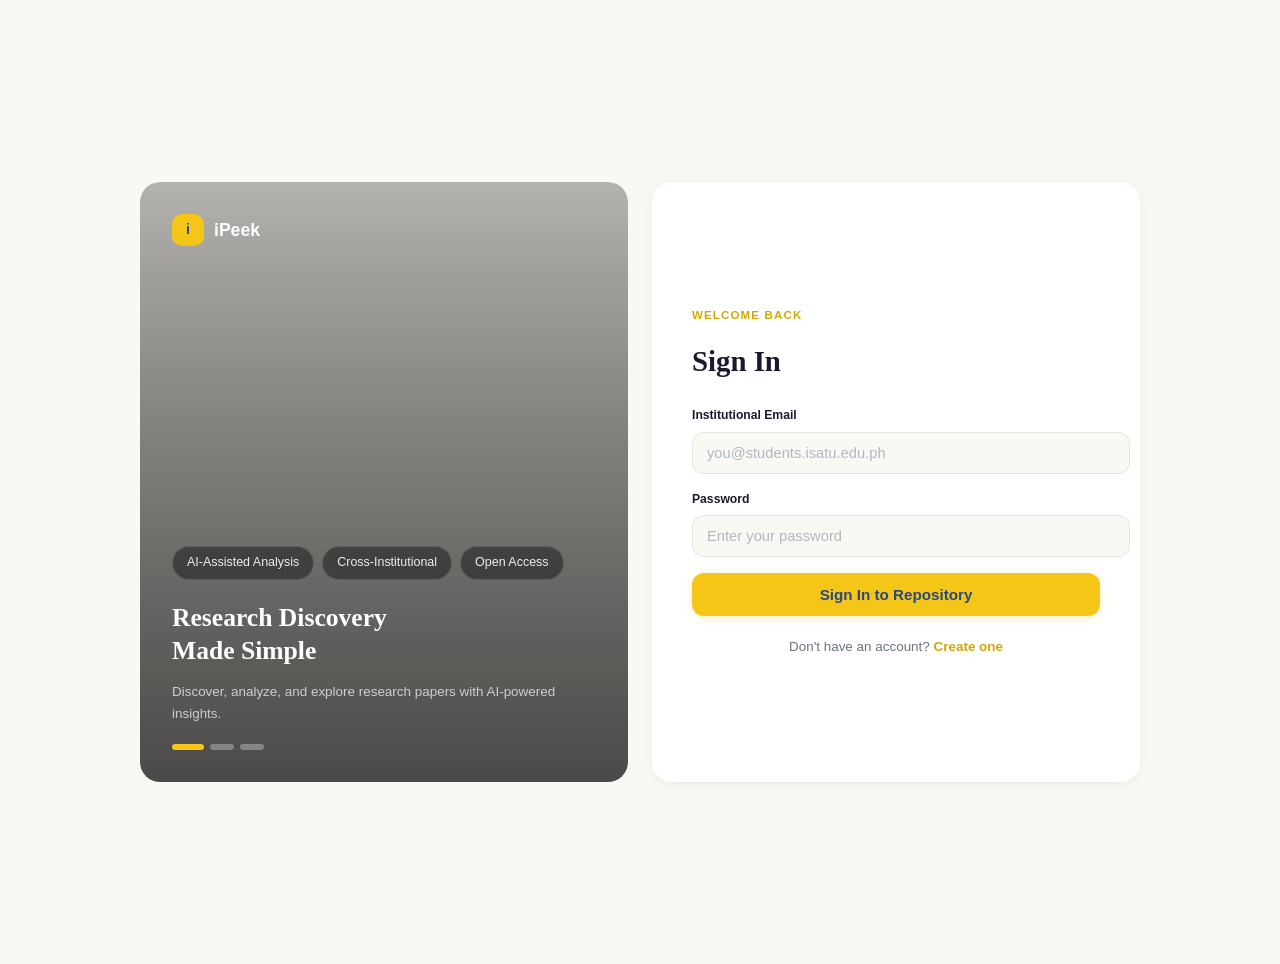
==== commit 2aeb38df: "Rework frontend and improve research details" ====
--- a/frontend/browse.html
+++ b/frontend/browse.html
@@ -4,22 +4,18 @@
   <meta charset="UTF-8">
   <meta name="viewport" content="width=device-width, initial-scale=1.0">
   <title>iPeek — Browse Research</title>
-  
+  <link rel="preconnect" href="https://fonts.googleapis.com">
+  <link rel="preconnect" href="https://fonts.gstatic.com" crossorigin>
+  <link href="https://fonts.googleapis.com/css2?family=Playfair+Display:wght@600;700;800&family=Inter:wght@400;500;600;700&display=swap" rel="stylesheet">
   <link rel="stylesheet" href="css/style.css">
 </head>
-<!-- visibility:hidden prevents role flash — set to visible by initPage()
-     after apiMe() confirms the session and renders the correct nav -->
 <body style="visibility:hidden;">
   <nav class="navbar">
     <div class="nav-brand">
       <div class="nav-logo">i</div>
       Research Repository
     </div>
-    <!-- nav-links content is overwritten by browse.js based on real role -->
-    <div class="nav-links">
-      <a class="nav-link active" href="browse.html">Browse Research</a>
-      <a class="nav-link" href="upload.html">Submit Proposal</a>
-    </div>
+    <div class="nav-links"></div>
     <div class="nav-right">
       <a href="profile.html" class="avatar" id="avatarEl" title="View Profile"></a>
       <span class="role-pill" id="rolePill"></span>
@@ -27,13 +23,53 @@
     </div>
   </nav>
 
-  <!-- Two-column layout: sidebar + main content -->
+  <!-- Mobile filter FAB -->
+  <button class="filter-fab" id="filterFab" onclick="openFilterSheet()">⚙</button>
+
+  <!-- Glass filter bottom sheet (mobile) -->
+  <div class="glass-sheet-overlay" id="filterOverlay" onclick="closeFilterSheet()"></div>
+  <div class="glass-sheet" id="filterSheet">
+    <div class="glass-sheet-handle"></div>
+    <div class="glass-sheet-title">Filters</div>
+
+    <div class="sb-section">
+      <span class="sb-label">Research Status</span>
+      <button class="sb-item active" onclick="setFilter('status','all',this); closeFilterSheet();">
+        All Projects <span class="sb-count" id="cntAllM">0</span>
+      </button>
+      <button class="sb-item" onclick="setFilter('status','approved',this); closeFilterSheet();">
+        Approved <span class="sb-count" id="cntApprovedM">0</span>
+      </button>
+      <button class="sb-item" onclick="setFilter('status','ongoing',this); closeFilterSheet();">
+        Ongoing <span class="sb-count" id="cntOngoingM">0</span>
+      </button>
+      <button class="sb-item" onclick="setFilter('status','rejected',this); closeFilterSheet();">
+        Rejected <span class="sb-count" id="cntRejectedM">0</span>
+      </button>
+    </div>
+
+    <div class="sb-section">
+      <span class="sb-label">Colleges</span>
+      <button class="sb-item" onclick="setFilter('college','CAS',this); closeFilterSheet();">CAS</button>
+      <button class="sb-item" onclick="setFilter('college','CCI',this); closeFilterSheet();">CCI</button>
+      <button class="sb-item" onclick="setFilter('college','CEA',this); closeFilterSheet();">CEA</button>
+      <button class="sb-item" onclick="setFilter('college','CIT',this); closeFilterSheet();">CIT</button>
+      <button class="sb-item" onclick="setFilter('college','COE',this); closeFilterSheet();">COE</button>
+    </div>
+
+    <div class="sb-section">
+      <span class="sb-label">Technology</span>
+      <button class="sb-item" onclick="setFilter('tag','Machine Learning',this); closeFilterSheet();">Machine Learning</button>
+      <button class="sb-item" onclick="setFilter('tag','Web Development',this); closeFilterSheet();">Web Development</button>
+      <button class="sb-item" onclick="setFilter('tag','Mobile App',this); closeFilterSheet();">Mobile App</button>
+      <button class="sb-item" onclick="setFilter('tag','IoT',this); closeFilterSheet();">IoT</button>
+      <button class="sb-item" onclick="setFilter('tag','Computer Vision',this); closeFilterSheet();">Computer Vision</button>
+    </div>
+  </div>
+
   <div class="layout">
-
-    <!-- Left filter sidebar -->
+    <!-- Left filter sidebar (desktop) -->
     <div class="sidebar">
-
-      <!-- Research status counts -->
       <div class="sb-section">
         <span class="sb-label">Research Status</span>
         <button class="sb-item active" onclick="setFilter('status','all',this)">
@@ -50,7 +86,6 @@
         </button>
       </div>
 
-      <!-- College filters -->
       <div class="sb-section">
         <span class="sb-label">Colleges</span>
         <button class="sb-item" onclick="setFilter('college','CAS',this)">CAS</button>
@@ -60,7 +95,6 @@
         <button class="sb-item" onclick="setFilter('college','COE',this)">COE</button>
       </div>
 
-      <!-- Technology / keyword filters -->
       <div class="sb-section">
         <span class="sb-label">Technology</span>
         <button class="sb-item" onclick="setFilter('tag','Machine Learning',this)">Machine Learning</button>
@@ -69,13 +103,10 @@
         <button class="sb-item" onclick="setFilter('tag','IoT',this)">IoT</button>
         <button class="sb-item" onclick="setFilter('tag','Computer Vision',this)">Computer Vision</button>
       </div>
-
     </div>
 
     <!-- Main content area -->
     <div class="main">
-
-      <!-- Hero banner -->
       <div class="hero">
         <div>
           <h2>Explore ISAT-U Research</h2>
@@ -84,14 +115,11 @@
         <span class="badge badge-validated">ISAT-U Main Campus</span>
       </div>
 
-      <!-- Search input -->
-      <div class="search-wrap" style="margin-bottom:14px;">
+      <div class="search-wrap mb-md">
         <span class="search-icon">🔍</span>
-        <input type="text" id="searchInput"
-               placeholder="Title, author, keyword, or technology...">
+        <input type="text" id="searchInput" placeholder="Title, author, keyword, or technology...">
       </div>
 
-      <!-- Year filter pills -->
       <div class="year-pills">
         <button class="year-pill active" onclick="setYear('all',this)">All Years</button>
         <button class="year-pill" onclick="setYear('2024',this)">2024</button>
@@ -99,42 +127,41 @@
         <button class="year-pill" onclick="setYear('2022',this)">2022</button>
       </div>
 
-      <!-- Result count — updated by browse.js -->
       <div class="results-bar">
         <span id="resultsCount">Loading...</span>
       </div>
 
-      <!-- Research card grid — populated by browse.js -->
       <div class="research-grid" id="grid"></div>
 
-      <!-- Empty state — shown when filters return no results -->
-      <div id="empty" style="display:none;text-align:center;padding:60px 0;color:var(--muted);">
-        <div style="font-size:2rem;margin-bottom:10px;">📭</div>
+      <div id="empty" class="empty-state" style="display:none;">
+        <div class="empty-state-icon">📭</div>
         <p>No research found. Try adjusting your filters.</p>
       </div>
 
-      <!-- Loading state — shown while fetching from API -->
-      <div id="loading" style="text-align:center;padding:60px 0;color:var(--muted);">
-        <div class="spinner" style="margin:0 auto 12px;width:28px;height:28px;"></div>
+      <div id="loading" class="text-center" style="padding:60px 0;color:var(--muted);">
+        <div class="spinner spinner-lg" style="margin:0 auto 12px;"></div>
         <p>Loading repository...</p>
       </div>
-
     </div>
   </div>
 
   <div class="toast-wrap" id="toasts"></div>
+
+  <script src="js/api.js"></script>
+  <script src="js/pillnav.js"></script>
   <script src="js/motion.js"></script>
-  <script>
-  if (document.getElementById("ambientBg")) {
-    initAmbientBackground(document.getElementById("ambientBg"), 34, AMBIENT_LIGHT_PALETTE);
-  }
-</script>
-  <script src="js/api.js"></script>
-  <script src="js/pillnav.js?v=2"></script>
   <script src="js/browse.js"></script>
 
-  <!-- Logout — clears real Flask session + sessionStorage then redirects -->
   <script>
+    function openFilterSheet() {
+      document.getElementById("filterOverlay").classList.add("open");
+      document.getElementById("filterSheet").classList.add("open");
+    }
+    function closeFilterSheet() {
+      document.getElementById("filterOverlay").classList.remove("open");
+      document.getElementById("filterSheet").classList.remove("open");
+    }
+
     async function logout() {
       try { await apiLogout(); } catch {}
       sessionStorage.clear();
@@ -143,4 +170,4 @@
   </script>
 
 </body>
-</html>+</html>
--- a/frontend/css/style.css
+++ b/frontend/css/style.css
@@ -1,83 +1,101 @@
 /* =============================================================
    iPeek — Global Stylesheet
-   All page styles live here. No inline styles in HTML files.
-
-   Design tokens:
-   --primary     : dark navy blue (main brand color)
-   --accent      : yellow (buttons, highlights)
-   --bg          : light grey page background
-   --card        : white card background
-   --border      : light grey border
-   --text        : near-black body text
-   --muted       : grey secondary text
+   Design: Warm cream base, serif headings, soft shadows,
+   yellow/gold accents, flat clean aesthetic.
    ============================================================= */
 
 /* ── Reset ────────────────────────────────────────────────── */
-*, *::before, *::after { box-sizing: border-box; margin: 0; padding: 0; }
+*, *::before, *after { box-sizing: border-box; margin: 0; padding: 0; }
 
 :root {
-  --primary:     #1a2d4f;
-  --primary-lt:  #2a4a7f;
-  --accent:      #f5c518;
-  --accent-dk:   #d4a800;
-  --bg:          #f4f6fb;
-  --card:        #ffffff;
-  --border:      #e8eaf0;
+  /* Cream base */
+  --bg:          #FAF8F2;
+  --bg-alt:      #F5F3ED;
+  --card:        #FFFFFF;
+
+  /* Palette */
+  --primary:     #2A4A7F;
+  --primary-lt:  #3a6aaf;
+  --accent:      #F5C518;
+  --accent-dk:   #D4A800;
+  --orange:      #FF8C42;
+
+  /* Semantic */
   --text:        #1a1a2e;
   --muted:       #6b7280;
+  --border:      rgba(0,0,0,0.06);
   --success:     #16a34a;
   --warning:     #d97706;
   --danger:      #dc2626;
   --info:        #2563eb;
-  --radius:      10px;
-  --shadow:      0 1px 4px rgba(0,0,0,0.08);
-  --shadow-md:   0 4px 16px rgba(0,0,0,0.10);
+
+  /* Typography */
+  --font-serif:  'Playfair Display', Georgia, serif;
+  --font-sans:   'Inter', 'Segoe UI', sans-serif;
+
+  /* Shadows — warm, soft */
+  --shadow-sm:   0 1px 3px rgba(0,0,0,0.04);
+  --shadow:      0 2px 12px rgba(0,0,0,0.06);
+  --shadow-md:   0 4px 20px rgba(0,0,0,0.08);
+  --shadow-lg:   0 8px 32px rgba(0,0,0,0.10);
+
+  /* Radius */
+  --radius:      16px;
+  --radius-sm:   12px;
+  --radius-lg:   20px;
+  --radius-pill:  9999px;
+
+  /* Glass (overlays only) */
+  --glass-bg:    rgba(255,255,255,0.85);
+  --glass-border:rgba(255,255,255,0.6);
+  --glass-blur:  12px;
 }
 
 body {
-  font-family: 'Inter', 'Segoe UI', sans-serif;
-  font-feature-settings: "cv11", "ss01";
+  font-family: var(--font-sans);
   background: var(--bg);
   color: var(--text);
   font-size: 14px;
   line-height: 1.6;
   -webkit-font-smoothing: antialiased;
+  min-height: 100vh;
 }
 
 a    { text-decoration: none; color: inherit; }
 button, input, textarea, select { font-family: inherit; cursor: pointer; }
 
-/* ── Navbar ────────────────────────────────────────────────── */
-/* Top sticky navigation bar used on every authenticated page */
+h1, h2, h3 { font-family: var(--font-serif); color: var(--text); }
+
+/* ── Navbar — Full-width flat bar ─────────────────────────── */
 .navbar {
-  background: var(--primary);
-  height: 52px;
-  display: flex;
-  align-items: center;
-  padding: 0 20px;
-  gap: 16px;
   position: sticky;
   top: 0;
   z-index: 100;
-  box-shadow: var(--shadow);
-}
-
-/* Brand logo + name on the left */
+  height: 60px;
+  display: flex;
+  align-items: center;
+  padding: 0 24px;
+  gap: 16px;
+  background: var(--card);
+  border-bottom: 1px solid var(--border);
+  box-shadow: var(--shadow-sm);
+}
+
 .nav-brand {
   display: flex;
   align-items: center;
-  gap: 8px;
-  color: white;
+  gap: 10px;
+  color: var(--text);
   font-weight: 700;
-  font-size: 1rem;
+  font-size: 1.05rem;
   margin-right: 8px;
   white-space: nowrap;
-}
-
-/* Yellow square logo icon */
+  flex-shrink: 0;
+}
+
 .nav-logo {
-  width: 28px; height: 28px;
-  border-radius: 7px;
+  width: 32px; height: 32px;
+  border-radius: 10px;
   background: var(--accent);
   color: var(--primary);
   font-weight: 800;
@@ -86,33 +104,154 @@
   flex-shrink: 0;
 }
 
-/* Navigation links row */
-.nav-links { display: flex; gap: 2px; flex: 1; }
-
-.nav-link {
-  color: rgba(255,255,255,0.7);
-  padding: 5px 12px;
-  border-radius: 6px;
-  font-size: 0.84rem;
+.nav-links { display: flex; gap: 4px; flex: 1; }
+
+/* Nav track wraps the pill list — subtle bg on flat bar */
+.nav-track {
+  display: flex;
+  align-items: center;
+  gap: 2px;
+}
+
+.nav-right {
+  display: flex;
+  align-items: center;
+  gap: 12px;
+  margin-left: auto;
+  flex-shrink: 0;
+}
+
+/* ── Pill Nav — gliding highlight ──────────────────────────── */
+.pill-list {
+  position: relative;
+  display: flex;
+  align-items: center;
+  gap: 2px;
+  list-style: none;
+  margin: 0;
+  padding: 0;
+}
+
+.pill-indicator {
+  position: absolute;
+  top: 0; left: 0;
+  background: rgba(245, 197, 24, 0.15);
+  border-radius: var(--radius-sm);
+  opacity: 0;
+  transition: transform 220ms cubic-bezier(0.4, 0, 0.2, 1),
+              width 220ms cubic-bezier(0.4, 0, 0.2, 1),
+              opacity 150ms;
+  z-index: 0;
+  pointer-events: none;
+}
+
+.pill-list > li { display: flex; }
+
+.pill {
+  position: relative;
+  z-index: 1;
+  display: inline-flex;
+  align-items: center;
+  gap: 6px;
+  padding: 7px 14px;
+  border-radius: var(--radius-sm);
+  color: var(--muted);
+  font-size: 0.88rem;
   font-weight: 500;
-  transition: all 0.15s;
+  text-decoration: none;
+  transition: color 180ms, background 180ms;
+  white-space: nowrap;
+}
+
+.pill:hover { color: var(--text); background: rgba(0,0,0,0.03); }
+.pill.nav-lit { color: var(--primary); font-weight: 600; }
+.pill.is-active { color: var(--primary); font-weight: 600; }
+
+/* ── Nav icon button (bell, logout) ───────────────────────── */
+.nav-icon-btn {
+  width: 36px; height: 36px;
+  border-radius: 50%;
   border: none;
-  background: none;
-  white-space: nowrap;
-}
-
-.nav-link:hover,
-.nav-link.active {
-  color: white;
-  background: rgba(255,255,255,0.10);
-}
-
-/* Right side of navbar: avatar + role pill */
-.nav-right { display: flex; align-items: center; gap: 10px; margin-left: auto; }
-
-/* Circular avatar with user initials */
+  background: transparent;
+  display: flex; align-items: center; justify-content: center;
+  font-size: 1.1rem;
+  color: var(--muted);
+  cursor: pointer;
+  transition: background 0.15s, color 0.15s;
+  position: relative;
+}
+.nav-icon-btn:hover { background: rgba(0,0,0,0.05); color: var(--text); }
+
+/* ── Notification Dropdown ─────────────────────────────────── */
+.nav-notif-wrapper { position: relative; }
+
+.nav-dropdown {
+  position: absolute;
+  top: calc(100% + 8px);
+  right: 0;
+  background: var(--card);
+  border-radius: var(--radius);
+  box-shadow: var(--shadow-lg);
+  border: 1px solid var(--border);
+  min-width: 320px;
+  max-height: 400px;
+  overflow-y: auto;
+  z-index: 200;
+  display: none;
+}
+.nav-dropdown.open { display: block; }
+
+.notif-header {
+  padding: 14px 16px;
+  font-weight: 700;
+  font-size: 0.88rem;
+  border-bottom: 1px solid var(--border);
+  color: var(--text);
+}
+
+.notif-item {
+  padding: 12px 16px;
+  border-bottom: 1px solid var(--border);
+  font-size: 0.82rem;
+  display: flex;
+  gap: 10px;
+  align-items: flex-start;
+  transition: background 0.12s;
+}
+.notif-item:hover { background: rgba(0,0,0,0.02); }
+.notif-item:last-child { border: none; }
+
+.notif-icon {
+  width: 32px; height: 32px;
+  border-radius: 50%;
+  display: flex; align-items: center; justify-content: center;
+  flex-shrink: 0;
+  font-size: 0.85rem;
+}
+.notif-icon.approved { background: #E8F5E9; }
+.notif-icon.pending  { background: #FFF3E0; }
+.notif-icon.returned { background: #FFEBEE; }
+
+.notif-text { flex: 1; line-height: 1.4; }
+.notif-text strong { font-weight: 600; }
+.notif-time { font-size: 0.72rem; color: var(--muted); margin-top: 2px; }
+
+.notif-empty { padding: 24px; text-align: center; color: var(--muted); font-size: 0.84rem; }
+
+/* ── Profile Pill (avatar + role) ──────────────────────────── */
+.profile-pill {
+  display: inline-flex;
+  align-items: center;
+  gap: 8px;
+  padding: 4px 12px 4px 4px;
+  border-radius: var(--radius-pill);
+  text-decoration: none;
+  transition: background 0.15s;
+}
+.profile-pill:hover { background: rgba(0,0,0,0.04); }
+
 .avatar {
-  width: 30px; height: 30px;
+  width: 32px; height: 32px;
   border-radius: 50%;
   background: var(--accent);
   color: var(--primary);
@@ -123,202 +262,270 @@
   cursor: pointer;
 }
 
-/* Yellow pill showing user role */
 .role-pill {
   background: var(--accent);
   color: var(--primary);
-  font-size: 0.68rem;
+  font-size: 0.72rem;
   font-weight: 700;
-  padding: 2px 8px;
-  border-radius: 20px;
+  padding: 3px 10px;
+  border-radius: var(--radius-pill);
   white-space: nowrap;
 }
 
-/* ── Two-column page layout (sidebar + main) ──────────────── */
-/* Used on browse, review pages */
+/* ── Mobile Header ─────────────────────────────────────────── */
+.mobile-header {
+  display: none;
+  position: sticky;
+  top: 0;
+  z-index: 100;
+  height: 52px;
+  background: var(--card);
+  border-bottom: 1px solid var(--border);
+  padding: 0 16px;
+  align-items: center;
+  justify-content: space-between;
+}
+
+.mobile-header .nav-brand { font-size: 0.95rem; }
+
+.mobile-profile-icon {
+  width: 32px; height: 32px;
+  border-radius: 50%;
+  background: var(--accent);
+  color: var(--primary);
+  font-weight: 700;
+  font-size: 0.75rem;
+  display: flex; align-items: center; justify-content: center;
+  text-decoration: none;
+}
+
+/* ── Bottom Tab Bar (Mobile) ──────────────────────────────── */
+.bottom-tab-bar {
+  display: none;
+  position: fixed;
+  bottom: 0;
+  left: 0; right: 0;
+  z-index: 100;
+  background: var(--card);
+  border-top: 1px solid var(--border);
+  box-shadow: 0 -2px 8px rgba(0,0,0,0.04);
+  padding: 6px 8px;
+  padding-bottom: max(6px, env(safe-area-inset-bottom));
+}
+
+.bottom-tab-bar .pill-list {
+  justify-content: space-around;
+}
+
+.bottom-tab-bar .pill {
+  flex-direction: column;
+  gap: 2px;
+  padding: 6px 10px;
+  font-size: 0.65rem;
+  text-align: center;
+}
+
+.bottom-tab-bar .pill-indicator {
+  border-radius: var(--radius-sm);
+}
+
+/* ── Layouts ───────────────────────────────────────────────── */
 .layout {
   display: grid;
-  grid-template-columns: 200px 1fr;
-  min-height: calc(100vh - 52px);
-}
-
-/* Three-column layout used on research detail page */
-.layout-three {
-  display: grid;
-  grid-template-columns: 200px 1fr 280px;
-  min-height: calc(100vh - 52px);
-}
-/* Two-column layout used on research detail page (no left sidebar) */
+  grid-template-columns: 220px 1fr;
+  min-height: calc(100vh - 60px);
+  padding: 20px;
+  gap: 20px;
+  max-width: 1400px;
+  margin: 0 auto;
+}
+
 .layout-two {
   display: grid;
-  grid-template-columns: 1fr 280px;
-  min-height: calc(100vh - 52px);
-}
-/* Two-column layout for review queue page */
+  grid-template-columns: 1fr;
+  min-height: calc(100vh - 60px);
+  padding: 20px;
+  gap: 16px;
+  max-width: 780px;
+  margin: 0 auto;
+}
+
 .layout-review {
   display: grid;
-  grid-template-columns: 320px 1fr;
-  min-height: calc(100vh - 52px);
-}
-
-/* ── Sidebar ────────────────────────────────────────────────── */
-/* Left filter/navigation sidebar panel */
+  grid-template-columns: 340px 1fr;
+  min-height: calc(100vh - 60px);
+  padding: 20px;
+  gap: 20px;
+  max-width: 1200px;
+  margin: 0 auto;
+}
+
+/* ── Sidebar ───────────────────────────────────────────────── */
 .sidebar {
   background: var(--card);
-  border-right: 1px solid var(--border);
-  padding: 16px 0;
+  border-radius: var(--radius);
+  box-shadow: var(--shadow);
+  padding: 20px 0;
   overflow-y: auto;
-}
-
-/* Right panel used on detail page */
+  align-self: start;
+  position: sticky;
+  top: 80px;
+}
+
 .right-panel {
-  border-left: 1px solid var(--border);
-  background: var(--card);
-  padding: 16px;
+  background: var(--card);
+  border-radius: var(--radius);
+  box-shadow: var(--shadow);
+  padding: 18px;
   overflow-y: auto;
   display: flex;
   flex-direction: column;
   gap: 14px;
-}
-
-/* Main scrollable content area */
+  align-self: start;
+  position: sticky;
+  top: 80px;
+}
+
 .main { padding: 20px; overflow-y: auto; }
 
-/* Sidebar section grouping */
 .sb-section { margin-bottom: 20px; }
 
-/* Sidebar section label (uppercase small caps) */
 .sb-label {
   display: block;
-  font-size: 0.68rem;
+  font-size: 0.72rem;
   font-weight: 700;
   text-transform: uppercase;
   letter-spacing: 0.08em;
-  color: var(--muted);
-  padding: 0 14px;
-  margin-bottom: 4px;
-}
-
-/* Individual sidebar filter button */
+  color: var(--accent-dk);
+  padding: 0 16px;
+  margin-bottom: 6px;
+}
+
 .sb-item {
   display: flex;
   align-items: center;
   justify-content: space-between;
-  padding: 7px 14px;
-  font-size: 0.84rem;
+  padding: 9px 16px;
+  font-size: 0.88rem;
   color: var(--text);
   cursor: pointer;
-  transition: background 0.12s;
+  transition: all 0.15s;
   border: none;
   background: none;
   width: 100%;
   text-align: left;
-}
-
-.sb-item:hover  { background: var(--bg); }
-.sb-item.active { background: #ebf0ff; color: var(--info); font-weight: 600; }
-
-/* Small pill count next to sidebar items */
+  border-radius: var(--radius-sm);
+  margin: 0 8px;
+  width: calc(100% - 16px);
+}
+
+.sb-item:hover  { background: rgba(0,0,0,0.03); }
+.sb-item.active {
+  background: rgba(245, 197, 24, 0.12);
+  color: var(--primary);
+  font-weight: 600;
+}
+
 .sb-count {
-  font-size: 0.68rem;
+  font-size: 0.72rem;
   font-weight: 600;
   color: var(--muted);
-  background: var(--bg);
-  padding: 1px 6px;
-  border-radius: 20px;
-}
-
-/* ── Cards ──────────────────────────────────────────────────── */
-/* Base white card container */
+  background: rgba(0,0,0,0.04);
+  padding: 2px 8px;
+  border-radius: var(--radius-pill);
+}
+
+/* ── Cards ─────────────────────────────────────────────────── */
 .card {
   background: var(--card);
   border-radius: var(--radius);
-  border: 1px solid var(--border);
   box-shadow: var(--shadow);
-  padding: 18px;
-}
-
-/* ── Stat cards (dashboard) ─────────────────────────────────── */
-/* Grid of 4 metric cards at top of dashboard */
+  padding: 20px;
+  border: 1px solid rgba(0,0,0,0.03);
+}
+
+/* ── Stat Cards ────────────────────────────────────────────── */
 .stat-grid {
   display: grid;
   grid-template-columns: repeat(4, 1fr);
-  gap: 14px;
+  gap: 16px;
   margin-bottom: 20px;
 }
 
 .stat-card {
   background: var(--card);
   border-radius: var(--radius);
-  border: 1px solid var(--border);
-  padding: 18px;
+  box-shadow: var(--shadow);
+  padding: 20px;
   text-align: center;
-}
-
-/* Highlighted stat card (pending reviews) */
-.stat-card.hi { border-color: var(--accent); background: #fffbeb; }
-
-/* Large number inside stat card */
-.stat-num { font-size: 1.9rem; font-weight: 700; color: var(--primary); line-height: 1; }
+  border: 1px solid rgba(0,0,0,0.03);
+  transition: transform 0.2s, box-shadow 0.2s;
+}
+
+.stat-card:hover { transform: translateY(-2px); box-shadow: var(--shadow-md); }
+
+.stat-card.hi {
+  background: linear-gradient(135deg, #FFFBEB, #FEF3C7);
+  border: 1px solid rgba(245,197,24,0.2);
+}
+
+.stat-num { font-size: 2rem; font-weight: 700; color: var(--primary); line-height: 1; }
 .stat-card.hi .stat-num { color: var(--warning); }
-
-/* Label below stat number */
-.stat-lbl { font-size: 0.76rem; color: var(--muted); margin-top: 4px; }
-
-/* ── Buttons ────────────────────────────────────────────────── */
+.stat-lbl { font-size: 0.76rem; color: var(--muted); margin-top: 6px; font-weight: 500; }
+
+/* ── Buttons ───────────────────────────────────────────────── */
 .btn {
   display: inline-flex;
   align-items: center;
-  gap: 5px;
-  padding: 7px 16px;
+  gap: 6px;
+  padding: 8px 18px;
   border: none;
-  border-radius: 7px;
-  font-size: 0.84rem;
+  border-radius: var(--radius-sm);
+  font-size: 0.88rem;
   font-weight: 600;
   cursor: pointer;
-  transition: filter 0.15s;
+  transition: all 0.18s;
   white-space: nowrap;
-}
+  box-shadow: var(--shadow-sm);
+}
+
+.btn:hover    { filter: brightness(1.06); transform: translateY(-1px); box-shadow: var(--shadow); }
+.btn:active   { transform: scale(0.97) translateY(0); transition: transform 80ms; }
+.btn:disabled { opacity: 0.5; cursor: not-allowed; filter: none; transform: none; }
 
 .btn-primary { background: var(--primary); color: white; }
-.btn-accent  { background: var(--accent);  color: var(--primary); }
+.btn-accent  { background: var(--accent);  color: var(--primary); box-shadow: var(--shadow-sm), 0 2px 8px rgba(245,197,24,0.2); }
 .btn-success { background: var(--success); color: white; }
 .btn-danger  { background: var(--danger);  color: white; }
-.btn-ghost   { background: transparent; color: var(--primary); border: 1.5px solid var(--border); }
-
-.btn:hover    { filter: brightness(1.08); }
-.btn:active   { transform: scale(0.97); transition: transform 80ms; }
-.btn:disabled { opacity: 0.5; cursor: not-allowed; filter: none; }
-.btn-sm       { padding: 4px 11px; font-size: 0.78rem; }
-.btn-lg       { padding: 10px 24px; font-size: 0.95rem; }
-.btn-full     { width: 100%; justify-content: center; }
-
-/* ── Badges ─────────────────────────────────────────────────── */
-/* Status pill labels */
+.btn-ghost   { background: var(--card); color: var(--primary); border: 1px solid var(--border); }
+.btn-ghost:hover { background: var(--bg); }
+
+.btn-sm  { padding: 5px 12px; font-size: 0.78rem; }
+.btn-lg  { padding: 11px 26px; font-size: 0.95rem; }
+.btn-full { width: 100%; justify-content: center; }
+
+/* ── Badges (consistent everywhere) ───────────────────────── */
 .badge {
   display: inline-block;
-  padding: 2px 9px;
-  border-radius: 20px;
-  font-size: 0.68rem;
+  padding: 3px 10px;
+  border-radius: var(--radius-pill);
+  font-size: 0.72rem;
   font-weight: 700;
   text-transform: capitalize;
 }
 
-.badge-pending   { background: #fef3c7; color: #92400e; }
-.badge-validated { background: #d1fae5; color: #065f46; }
-.badge-approved  { background: #d1fae5; color: #065f46; }
-.badge-returned  { background: #fee2e2; color: #991b1b; }
-.badge-high      { background: #fee2e2; color: #991b1b; }
-.badge-moderate  { background: #fef3c7; color: #92400e; }
-.badge-low       { background: #d1fae5; color: #065f46; }
-
-/* ── Form elements ──────────────────────────────────────────── */
+.badge-pending   { background: #FFF3E0; color: #E65100; }
+.badge-validated { background: #E8F5E9; color: #2E7D32; }
+.badge-approved  { background: #E8F5E9; color: #2E7D32; }
+.badge-returned  { background: #FFEBEE; color: #C62828; }
+.badge-high      { background: #FFEBEE; color: #C62828; }
+.badge-moderate  { background: #FFF3E0; color: #E65100; }
+.badge-low       { background: #E8F5E9; color: #2E7D32; }
+
+/* ── Form Elements ─────────────────────────────────────────── */
 .form-group { margin-bottom: 14px; }
-
-/* Two-column form row */
-.form-row { display: grid; grid-template-columns: 1fr 1fr; gap: 14px; }
-
-/* Uppercase small label above inputs */
+.form-row   { display: grid; grid-template-columns: 1fr 1fr; gap: 14px; }
+
 .form-label {
   display: block;
   font-size: 0.72rem;
@@ -329,180 +536,222 @@
   margin-bottom: 5px;
 }
 
-/* Universal input/textarea/select style */
 .form-input {
   width: 100%;
-  padding: 8px 11px;
-  border: 1.5px solid var(--border);
-  border-radius: 7px;
+  padding: 10px 14px;
+  border: 1px solid rgba(0,0,0,0.08);
+  border-radius: var(--radius-sm);
   font-size: 0.88rem;
   color: var(--text);
-  background: white;
-  transition: border-color 0.15s;
-}
-
-.form-input:focus          { outline: none; border-color: var(--primary); }
-.form-input::placeholder   { color: #b0b7c3; }
-textarea.form-input        { resize: vertical; min-height: 80px; }
-select.form-input          { cursor: pointer; }
-
-/* ── Search bar ─────────────────────────────────────────────── */
+  background: var(--bg);
+  transition: border-color 0.18s, box-shadow 0.18s;
+}
+
+.form-input:focus {
+  outline: none;
+  border-color: var(--accent);
+  box-shadow: 0 0 0 2px rgba(245,197,24,0.2);
+}
+
+.form-input::placeholder { color: #b0b7c3; }
+textarea.form-input      { resize: vertical; min-height: 80px; }
+select.form-input        { cursor: pointer; }
+
+/* ── Search Bar ────────────────────────────────────────────── */
 .search-wrap {
   display: flex;
   align-items: center;
-  gap: 8px;
-  background: white;
-  border: 1.5px solid var(--border);
-  border-radius: 7px;
-  padding: 7px 12px;
+  gap: 10px;
+  background: var(--card);
+  border: 1px solid rgba(0,0,0,0.06);
+  border-radius: var(--radius);
+  padding: 12px 16px;
+  box-shadow: var(--shadow-sm);
+  transition: box-shadow 0.2s, border-color 0.2s;
+}
+
+.search-wrap:focus-within {
+  border-color: var(--accent);
+  box-shadow: var(--shadow), 0 0 0 2px rgba(245,197,24,0.15);
 }
 
 .search-wrap input {
   border: none;
   outline: none;
-  font-size: 0.88rem;
+  font-size: 0.92rem;
   width: 100%;
   background: transparent;
   color: var(--text);
 }
 
 .search-wrap input::placeholder { color: #b0b7c3; }
-.search-icon { color: var(--muted); font-size: 0.9rem; flex-shrink: 0; }
-
-/* ── Hero banner (browse page) ──────────────────────────────── */
+.search-icon { color: var(--muted); font-size: 1rem; flex-shrink: 0; }
+
+/* ── Hero Banner ───────────────────────────────────────────── */
 .hero {
-  background: linear-gradient(120deg, var(--primary), #2a4a7f);
+  background: linear-gradient(135deg, var(--primary), var(--primary-lt));
   border-radius: var(--radius);
   color: white;
-  padding: 18px 22px;
-  margin-bottom: 16px;
+  padding: 22px 26px;
+  margin-bottom: 18px;
   display: flex;
   align-items: center;
   justify-content: space-between;
-}
-
-.hero h2 { font-size: 1rem; margin-bottom: 3px; }
-.hero p  { font-size: 0.76rem; opacity: 0.7; }
-
-/* ── Year filter pills (browse page) ────────────────────────── */
-.year-pills { display: flex; gap: 5px; flex-wrap: wrap; margin-bottom: 14px; }
+  box-shadow: var(--shadow);
+}
+
+.hero h2 { font-size: 1.15rem; margin-bottom: 3px; color: white; }
+.hero p  { font-size: 0.78rem; opacity: 0.7; }
+
+/* ── Year Filter Pills ─────────────────────────────────────── */
+.year-pills { display: flex; gap: 6px; flex-wrap: wrap; margin-bottom: 14px; }
 
 .year-pill {
-  padding: 3px 11px;
-  border-radius: 20px;
-  font-size: 0.76rem;
+  padding: 5px 14px;
+  border-radius: var(--radius-pill);
+  font-size: 0.78rem;
   font-weight: 600;
   cursor: pointer;
-  border: 1.5px solid var(--border);
-  background: white;
+  border: 1px solid var(--border);
+  background: var(--card);
   color: var(--muted);
-  transition: all 0.15s;
-}
-
+  transition: all 0.18s;
+}
+
+.year-pill:hover  { color: var(--primary); border-color: rgba(42,74,127,0.2); }
 .year-pill.active { background: var(--primary); color: white; border-color: var(--primary); }
 
-/* ── Results info bar ───────────────────────────────────────── */
+/* ── Results Bar ───────────────────────────────────────────── */
 .results-bar {
   display: flex;
   align-items: center;
   justify-content: space-between;
-  margin-bottom: 12px;
-}
-
-.results-bar span { font-size: 0.78rem; color: var(--muted); }
-
-/* ── Research card grid (browse page) ───────────────────────── */
-.research-grid { display: grid; grid-template-columns: repeat(3, 1fr); gap: 14px; }
-
-/* Flowing inline-block variant — cards hug their own content width
-   and wrap naturally instead of locking into equal columns */
+  margin-bottom: 14px;
+}
+.results-bar span { font-size: 0.82rem; color: var(--muted); }
+
+/* ── Research Card Grid ────────────────────────────────────── */
+.research-grid { display: grid; grid-template-columns: repeat(2, 1fr); gap: 18px; }
+
 .research-grid-flow {
   display: flex;
   flex-wrap: wrap;
-  gap: 14px;
-}
-
+  gap: 18px;
+}
 .research-grid-flow .r-card {
   flex: 0 1 auto;
   min-width: 260px;
-  max-width: 340px;
-}
-
-/* Individual research card */
+  max-width: 380px;
+}
+
 .r-card {
   background: var(--card);
-  border: 1px solid var(--border);
-  border-radius: var(--radius);
-  padding: 14px;
+  border: 1px solid rgba(0,0,0,0.03);
+  border-radius: var(--radius);
+  padding: 18px;
   cursor: pointer;
-  transition: box-shadow 0.18s, transform 0.18s;
-}
-
-.r-card:hover { box-shadow: var(--shadow-md); transform: translateY(-2px); }
-
-.r-card-id    { font-size: 0.7rem; font-weight: 700; color: var(--muted); margin-bottom: 5px; }
-.r-card-title { font-size: 0.88rem; font-weight: 600; margin-bottom: 5px; line-height: 1.4; }
-.r-card-meta  { font-size: 0.76rem; color: var(--muted); margin-bottom: 9px; }
-.r-card-tags  { display: flex; flex-wrap: wrap; gap: 4px; }
-
-/* Technology tag chip */
+  box-shadow: var(--shadow);
+  transition: box-shadow 0.2s, transform 0.2s;
+}
+
+.r-card:hover {
+  box-shadow: var(--shadow-md);
+  transform: translateY(-2px);
+}
+
+.r-card-header {
+  display: flex;
+  align-items: center;
+  gap: 8px;
+  margin-bottom: 10px;
+}
+
+.r-card-id {
+  font-size: 0.72rem;
+  font-weight: 700;
+  color: var(--primary);
+  background: rgba(245,197,24,0.15);
+  padding: 2px 8px;
+  border-radius: var(--radius-pill);
+}
+
+.r-card-year { font-size: 0.78rem; color: var(--muted); }
+
+.r-card-status {
+  margin-left: auto;
+  flex-shrink: 0;
+}
+
+.r-card-title {
+  font-family: var(--font-serif);
+  font-size: 1rem;
+  font-weight: 700;
+  margin-bottom: 6px;
+  line-height: 1.4;
+  color: var(--text);
+}
+
+.r-card-meta { font-size: 0.78rem; color: var(--muted); margin-bottom: 10px; }
+.r-card-tags { display: flex; flex-wrap: wrap; gap: 5px; }
+
 .tag {
-  background: #ebf0ff;
-  color: var(--info);
-  font-size: 0.67rem;
-  font-weight: 600;
-  padding: 2px 7px;
-  border-radius: 20px;
-}
-
-/* ── Tab switcher ────────────────────────────────────────────── */
-/* Used on detail page for similarity/summary/gaps tabs */
+  background: rgba(0,0,0,0.04);
+  color: var(--text);
+  font-size: 0.72rem;
+  font-weight: 500;
+  padding: 3px 10px;
+  border-radius: var(--radius-pill);
+}
+
+/* ── Tab Switcher ──────────────────────────────────────────── */
 .tabs {
   display: flex;
-  gap: 2px;
-  background: var(--bg);
-  padding: 3px;
-  border-radius: 8px;
+  gap: 0;
+  background: rgba(0,0,0,0.04);
+  padding: 4px;
+  border-radius: var(--radius-sm);
   margin-bottom: 16px;
 }
 
 .tab-btn {
-  padding: 5px 14px;
+  flex: 1;
+  padding: 8px 16px;
   border: none;
   background: transparent;
-  border-radius: 6px;
-  font-size: 0.82rem;
+  border-radius: 10px;
+  font-size: 0.84rem;
   font-weight: 600;
   color: var(--muted);
   cursor: pointer;
-  transition: all 0.15s;
-}
-
-.tab-btn.active { background: white; color: var(--primary); box-shadow: var(--shadow); }
-
-/* ── AI result box ───────────────────────────────────────────── */
-/* Box that displays LLM-generated analysis text */
+  transition: all 0.18s;
+}
+
+.tab-btn:hover  { color: var(--text); }
+.tab-btn.active { background: var(--accent); color: var(--primary); box-shadow: var(--shadow-sm); }
+
+/* ── AI Result Box ─────────────────────────────────────────── */
 .ai-box {
-  background: #f8faff;
-  border: 1px solid #dbeafe;
-  border-radius: var(--radius);
-  padding: 14px;
+  background: var(--bg);
+  border: none;
+  border-radius: var(--radius);
+  padding: 18px;
   font-size: 0.86rem;
   line-height: 1.8;
   white-space: pre-wrap;
-  max-height: 380px;
+  max-height: 420px;
   overflow-y: auto;
   color: var(--text);
 }
 
-/* ── Research gap cards ──────────────────────────────────────── */
+/* ── Research Gap Cards ────────────────────────────────────── */
 .gap-item {
-  border: 1px solid var(--border);
-  border-left: 3px solid var(--accent);
-  border-radius: var(--radius);
-  padding: 14px 16px;
+  border: none;
+  border-left: 4px solid var(--accent);
+  border-radius: var(--radius);
+  padding: 16px 18px;
   margin-bottom: 12px;
   background: var(--card);
+  box-shadow: var(--shadow-sm);
 }
 
 .gap-header {
@@ -512,10 +761,8 @@
   margin-bottom: 10px;
 }
 
-/* Numbered index badge — solid yellow, reinforces brand color as the
-   dominant accent throughout the AI analysis panels */
 .gap-index {
-  width: 24px; height: 24px;
+  width: 26px; height: 26px;
   border-radius: 50%;
   background: var(--accent);
   color: var(--primary);
@@ -545,114 +792,100 @@
 .gap-text-block { margin-bottom: 10px; }
 
 .gap-recommendation-block {
-  background: #fffbeb;
-  border-radius: 7px;
-  padding: 8px 11px;
-  border: 1px solid #fde68a;
-}
-
-/* ── Similarity progress bars ────────────────────────────────── */
-.sim-row    { margin-bottom: 9px; }
-.sim-label  { display: flex; justify-content: space-between; font-size: 0.78rem; margin-bottom: 3px; }
-.sim-track  { height: 7px; background: var(--bg); border-radius: 4px; overflow: hidden; border: 1px solid var(--border); }
-.sim-fill   { height: 100%; border-radius: 4px; background: var(--primary); transition: width 0.5s ease; }
-
-/* ── Chat widget ─────────────────────────────────────────────── */
-.chat-wrap  { display: flex; flex-direction: column; height: 360px; }
-
-/* Scrollable message log */
-.chat-log {
-  flex: 1;
-  overflow-y: auto;
-  padding: 12px;
-  background: var(--bg);
-  border-radius: var(--radius);
-  border: 1px solid var(--border);
-  margin-bottom: 8px;
-  display: flex;
-  flex-direction: column;
-  gap: 8px;
-}
-
-/* Individual chat message row */
-.chat-msg { display: flex; flex-direction: column; max-width: 82%; }
-.chat-msg.user { align-self: flex-end; align-items: flex-end; }
-.chat-msg.bot  { align-self: flex-start; }
-
-/* Chat bubble */
-.chat-bubble {
-  padding: 9px 13px;
-  border-radius: 12px;
-  font-size: 0.85rem;
-  line-height: 1.6;
-  white-space: pre-wrap;
-}
-
-.chat-msg.user .chat-bubble { background: var(--primary); color: white; border-bottom-right-radius: 3px; }
-.chat-msg.bot  .chat-bubble { background: white; color: var(--text); border: 1px solid var(--border); border-bottom-left-radius: 3px; }
-
-/* Chat input row */
-.chat-input-row { display: flex; gap: 7px; }
-
-.chat-input-row textarea {
-  flex: 1;
-  resize: none;
-  height: 40px;
-  padding: 9px 11px;
-  border: 1.5px solid var(--border);
-  border-radius: 7px;
-  font-size: 0.85rem;
-  font-family: inherit;
-}
-
-.chat-input-row textarea:focus { outline: none; border-color: var(--primary); }
-
-/* ── Drag and drop upload zone ───────────────────────────────── */
+  background: rgba(245,197,24,0.06);
+  border-radius: var(--radius-sm);
+  padding: 10px 14px;
+}
+
+/* ── Similarity Bars ───────────────────────────────────────── */
+.sim-row    { margin-bottom: 12px; }
+.sim-label  { display: flex; justify-content: space-between; font-size: 0.82rem; margin-bottom: 4px; }
+.sim-track  { height: 8px; background: rgba(0,0,0,0.04); border-radius: var(--radius-pill); overflow: hidden; }
+.sim-fill   { height: 100%; border-radius: var(--radius-pill); background: var(--primary); transition: width 0.5s ease; }
+
+/* ── Citation Badges ───────────────────────────────────────── */
+.citation-badges {
+  display: flex;
+  flex-wrap: wrap;
+  gap: 6px;
+  margin-top: 16px;
+  padding-top: 14px;
+  border-top: 1px solid var(--border);
+}
+
+.citation-badge {
+  display: inline-block;
+  background: rgba(0,0,0,0.04);
+  color: var(--text);
+  font-size: 0.76rem;
+  font-weight: 500;
+  padding: 4px 12px;
+  border-radius: var(--radius-pill);
+  border: 1px solid rgba(0,0,0,0.06);
+}
+
+/* ── Drag & Drop Upload Zone ───────────────────────────────── */
 .drop-zone {
-  border: 2px dashed var(--border);
-  border-radius: var(--radius);
-  padding: 36px;
+  border: 2px dashed rgba(0,0,0,0.12);
+  border-radius: var(--radius);
+  padding: 40px;
   text-align: center;
   cursor: pointer;
-  transition: all 0.18s;
+  transition: all 0.2s;
+  background: var(--bg);
 }
 
 .drop-zone:hover,
-.drop-zone.over { border-color: var(--primary); background: #f0f4ff; }
-
-.drop-icon { font-size: 1.8rem; margin-bottom: 6px; }
-.drop-text { font-size: 0.84rem; color: var(--muted); }
-.drop-text span { color: var(--info); font-weight: 600; }
-
-/* ── Multi-step form indicator ───────────────────────────────── */
-.steps { display: flex; align-items: center; margin-bottom: 24px; }
-
-.step { display: flex; align-items: center; gap: 7px; font-size: 0.82rem; color: var(--muted); }
-
-/* Circle number for each step */
+.drop-zone.over {
+  border-color: var(--accent);
+  background: rgba(245,197,24,0.04);
+}
+
+.drop-icon { font-size: 2rem; margin-bottom: 8px; }
+.drop-text { font-size: 0.88rem; color: var(--muted); }
+.drop-text span { color: var(--primary); font-weight: 600; }
+
+/* ── Multi-Step Form Indicator ─────────────────────────────── */
+.steps {
+  display: flex;
+  align-items: center;
+  margin-bottom: 28px;
+  padding: 12px 16px;
+  background: var(--bg);
+  border-radius: var(--radius);
+}
+
+.step {
+  display: flex;
+  align-items: center;
+  gap: 8px;
+  font-size: 0.84rem;
+  color: var(--muted);
+}
+
 .step-dot {
-  width: 26px; height: 26px;
+  width: 28px; height: 28px;
   border-radius: 50%;
-  border: 2px solid var(--border);
-  background: white;
+  border: 2px solid rgba(0,0,0,0.1);
+  background: var(--card);
   display: flex; align-items: center; justify-content: center;
   font-size: 0.75rem; font-weight: 700;
   flex-shrink: 0;
+  transition: all 0.2s;
 }
 
 .step.active .step-dot { background: var(--primary); border-color: var(--primary); color: white; }
 .step.done   .step-dot { background: var(--success);  border-color: var(--success);  color: white; }
 .step.active { color: var(--primary); font-weight: 600; }
 
-/* Line connecting steps */
-.step-line { flex: 1; height: 2px; background: var(--border); margin: 0 6px; }
+.step-line { flex: 1; height: 2px; background: rgba(0,0,0,0.08); margin: 0 8px; border-radius: 1px; }
 .step.done + .step-line { background: var(--success); }
 
-/* ── Spinner (loading indicator) ─────────────────────────────── */
+/* ── Spinner ───────────────────────────────────────────────── */
 .spinner {
   width: 18px; height: 18px;
   border-radius: 50%;
-  border: 2.5px solid var(--border);
+  border: 2.5px solid rgba(0,0,0,0.08);
   border-top-color: var(--primary);
   animation: spin 0.65s linear infinite;
   display: inline-block;
@@ -660,26 +893,24 @@
 
 @keyframes spin { to { transform: rotate(360deg); } }
 
-/* ── Toast notifications ─────────────────────────────────────── */
-/* Fixed container at bottom-right of screen */
+/* ── Toast Notifications ───────────────────────────────────── */
 .toast-wrap {
   position: fixed;
   bottom: 20px; right: 20px;
   z-index: 999;
   display: flex;
   flex-direction: column;
-  gap: 7px;
-}
-
-/* Individual toast message */
+  gap: 8px;
+}
+
 .toast {
-  background: white;
-  border-radius: 8px;
-  padding: 11px 16px;
-  box-shadow: var(--shadow-md);
+  background: var(--card);
+  border-radius: var(--radius-sm);
+  padding: 12px 18px;
+  box-shadow: var(--shadow-lg);
   border-left: 4px solid var(--primary);
   font-size: 0.84rem;
-  min-width: 260px;
+  min-width: 280px;
   animation: slideUp 0.25s ease;
 }
 
@@ -693,30 +924,39 @@
   to   { transform: translateY(0);    opacity: 1; }
 }
 
-/* ── Submission list items (review page) ─────────────────────── */
+/* ── Submission List Items (Review Queue) ──────────────────── */
 .sub-item {
-  padding: 12px;
-  border-radius: var(--radius);
-  border: 1px solid var(--border);
-  background: white;
+  padding: 14px;
+  border-radius: var(--radius);
+  background: var(--card);
   cursor: pointer;
   margin-bottom: 8px;
-  transition: all 0.15s;
-}
-
-/* ── Bulk selection bar (review queue) ──────────────────────── */
+  box-shadow: var(--shadow-sm);
+  border: 2px solid transparent;
+  transition: all 0.18s;
+}
+
+.sub-item:hover  { box-shadow: var(--shadow); border-color: rgba(0,0,0,0.06); }
+.sub-item.active { border-color: var(--accent); background: rgba(245,197,24,0.04); }
+
+.sub-item-title  { font-weight: 600; font-size: 0.88rem; margin-bottom: 4px; line-height: 1.4; }
+.sub-item-meta   { font-size: 0.74rem; color: var(--muted); margin-bottom: 6px; }
+.sub-item-footer { display: flex; align-items: center; justify-content: space-between; }
+.sub-item-time   { font-size: 0.72rem; color: var(--muted); }
+
+/* ── Bulk Selection Bar ────────────────────────────────────── */
 .bulk-bar {
   display: flex;
   align-items: center;
   justify-content: space-between;
-  background: #eff6ff;
-  border: 1px solid #bfdbfe;
-  border-radius: 8px;
-  padding: 8px 12px;
+  background: rgba(42,74,127,0.06);
+  border: 1px solid rgba(42,74,127,0.12);
+  border-radius: var(--radius-sm);
+  padding: 10px 14px;
   margin-top: 10px;
   font-size: 0.82rem;
   font-weight: 600;
-  color: #1d4ed8;
+  color: var(--primary);
 }
 
 .bulk-bar-actions { display: flex; gap: 8px; }
@@ -727,57 +967,50 @@
   cursor: pointer;
 }
 
-.sub-item:hover  { border-color: #c7d2fe; background: #f8f9ff; }
-.sub-item.active { border-color: var(--accent); background: #fffbeb; }
-
-.sub-item-title  { font-weight: 600; font-size: 0.85rem; margin-bottom: 3px; line-height: 1.4; }
-.sub-item-meta   { font-size: 0.74rem; color: var(--muted); margin-bottom: 6px; }
-.sub-item-footer { display: flex; align-items: center; justify-content: space-between; }
-.sub-item-time   { font-size: 0.7rem; color: var(--muted); }
-
-/* ── Filter tabs (review page submission list) ───────────────── */
+/* ── Filter Tabs ───────────────────────────────────────────── */
 .filter-tabs {
   display: flex;
-  gap: 4px;
-  background: var(--bg);
-  padding: 3px;
-  border-radius: 7px;
+  gap: 3px;
+  background: rgba(0,0,0,0.04);
+  padding: 4px;
+  border-radius: var(--radius-sm);
 }
 
 .filter-tab {
   flex: 1;
   text-align: center;
-  padding: 5px;
-  border-radius: 5px;
-  font-size: 0.76rem;
+  padding: 6px;
+  border-radius: 10px;
+  font-size: 0.78rem;
   font-weight: 600;
   color: var(--muted);
   cursor: pointer;
   border: none;
   background: transparent;
-  transition: all 0.15s;
-}
-
-.filter-tab.active { background: white; color: var(--primary); box-shadow: var(--shadow); }
-
-/* ── Submission review left panel ────────────────────────────── */
+  transition: all 0.18s;
+}
+
+.filter-tab:hover  { color: var(--text); }
+.filter-tab.active { background: var(--card); color: var(--primary); box-shadow: var(--shadow-sm); }
+
+/* ── Review Panels ─────────────────────────────────────────── */
 .sub-panel {
   background: var(--card);
-  border-right: 1px solid var(--border);
+  border-radius: var(--radius);
+  box-shadow: var(--shadow);
   display: flex;
   flex-direction: column;
   overflow: hidden;
 }
 
 .sub-panel-header {
-  padding: 14px 16px;
+  padding: 16px 18px;
   border-bottom: 1px solid var(--border);
   flex-shrink: 0;
 }
 
-.sub-panel-header h3 { font-size: 0.92rem; margin-bottom: 10px; }
-
-/* Scrollable submission card list */
+.sub-panel-header h3 { font-size: 0.95rem; margin-bottom: 10px; }
+
 .sub-list {
   flex: 1;
   overflow-y: auto;
@@ -787,29 +1020,29 @@
   gap: 8px;
 }
 
-/* ── Review detail panel ─────────────────────────────────────── */
-.detail-panel { padding: 20px; overflow-y: auto; }
-
-/* Title of the selected research paper */
-.detail-title { font-size: 1.05rem; font-weight: 700; margin-bottom: 6px; line-height: 1.4; }
-
-/* Row of metadata chips under title */
+.detail-panel {
+  background: var(--card);
+  border-radius: var(--radius);
+  box-shadow: var(--shadow);
+  padding: 22px;
+  overflow-y: auto;
+}
+
+.detail-title { font-family: var(--font-serif); font-size: 1.1rem; font-weight: 700; margin-bottom: 8px; line-height: 1.4; color: var(--text); }
+
 .detail-chips { display: flex; flex-wrap: wrap; gap: 6px; margin-bottom: 14px; }
 
-/* Individual metadata chip */
 .detail-chip {
   background: var(--bg);
-  border: 1px solid var(--border);
-  border-radius: 20px;
-  font-size: 0.72rem;
+  border: 1px solid rgba(0,0,0,0.06);
+  border-radius: var(--radius-pill);
+  font-size: 0.74rem;
   font-weight: 600;
   color: var(--muted);
-  padding: 2px 9px;
-}
-
-/* ── Requirements checklist ──────────────────────────────────── */
+  padding: 3px 10px;
+}
+
 .checklist { list-style: none; }
-
 .cl-item {
   display: flex;
   align-items: center;
@@ -818,25 +1051,22 @@
   font-size: 0.84rem;
   border-bottom: 1px solid var(--border);
 }
-
 .cl-item:last-child { border: none; }
 .cl-icon { font-size: 0.9rem; flex-shrink: 0; width: 20px; text-align: center; }
 
-/* ── AI analysis notice banner ───────────────────────────────── */
 .ai-notice {
-  background: #eff6ff;
-  border: 1px solid #bfdbfe;
-  border-radius: var(--radius);
-  padding: 12px 14px;
+  background: rgba(42,74,127,0.06);
+  border: none;
+  border-radius: var(--radius);
+  padding: 12px 16px;
   font-size: 0.82rem;
-  color: #1d4ed8;
+  color: var(--primary);
   margin-bottom: 14px;
   display: flex;
   align-items: center;
   gap: 8px;
 }
 
-/* ── Action button row (validate/return) ─────────────────────── */
 .action-row {
   display: flex;
   gap: 10px;
@@ -845,7 +1075,6 @@
   border-top: 1px solid var(--border);
 }
 
-/* Empty state shown when no submission selected */
 .empty-detail {
   display: flex;
   flex-direction: column;
@@ -855,35 +1084,34 @@
   color: var(--muted);
   text-align: center;
 }
-
 .empty-detail .icon { font-size: 2.5rem; margin-bottom: 12px; }
 
-/* ── Profile page ────────────────────────────────────────────── */
-/* Centered two-column layout */
+/* ── Profile Page ──────────────────────────────────────────── */
 .profile-layout {
   display: grid;
   grid-template-columns: 260px 1fr;
   gap: 20px;
-  max-width: 900px;
-  margin: 28px auto;
+  max-width: 920px;
+  margin: 24px auto;
   padding: 0 20px;
 }
 
-/* Left card with avatar */
 .profile-avatar-card {
   background: var(--card);
   border-radius: var(--radius);
-  border: 1px solid var(--border);
-  padding: 24px;
+  box-shadow: var(--shadow);
+  padding: 28px;
   text-align: center;
   height: fit-content;
-}
-
-/* Large circular avatar on profile page */
+  position: sticky;
+  top: 80px;
+  border: 1px solid rgba(0,0,0,0.03);
+}
+
 .avatar-large {
-  width: 72px; height: 72px;
+  width: 76px; height: 76px;
   border-radius: 50%;
-  background: var(--primary);
+  background: linear-gradient(135deg, var(--primary), var(--primary-lt));
   color: white;
   font-size: 1.6rem;
   font-weight: 700;
@@ -891,221 +1119,210 @@
   margin: 0 auto 14px;
   position: relative;
   cursor: pointer;
-}
-
-/* Edit pencil icon overlaid on avatar */
+  box-shadow: var(--shadow);
+}
+
 .avatar-edit {
   position: absolute;
   bottom: 0; right: 0;
-  width: 22px; height: 22px;
+  width: 24px; height: 24px;
   border-radius: 50%;
   background: var(--accent);
   color: var(--primary);
   font-size: 0.7rem;
   display: flex; align-items: center; justify-content: center;
-  border: 2px solid white;
+  border: 3px solid var(--card);
 }
 
 .profile-name  { font-size: 1rem; font-weight: 700; margin-bottom: 3px; }
 .profile-email { font-size: 0.78rem; color: var(--muted); margin-bottom: 12px; }
 
-/* Meta info items below avatar (university, ID, etc) */
 .profile-meta {
   text-align: left;
   font-size: 0.78rem;
   display: flex;
   flex-direction: column;
-  gap: 7px;
-  margin-top: 14px;
-  padding-top: 14px;
+  gap: 8px;
+  margin-top: 16px;
+  padding-top: 16px;
   border-top: 1px solid var(--border);
 }
 
-.profile-meta-item { display: flex; align-items: center; gap: 7px; color: var(--muted); }
+.profile-meta-item {
+  display: flex;
+  align-items: center;
+  gap: 8px;
+  color: var(--muted);
+  padding: 6px 10px;
+  border-radius: var(--radius-sm);
+  background: var(--bg);
+}
 .profile-meta-item strong { color: var(--text); }
 
-/* Right card with the form fields */
 .profile-form-card {
   background: var(--card);
   border-radius: var(--radius);
-  border: 1px solid var(--border);
-  padding: 24px;
-}
-
-/* Section heading inside profile form */
+  box-shadow: var(--shadow);
+  padding: 28px;
+  border: 1px solid rgba(0,0,0,0.03);
+}
+
 .section-title {
-  font-size: 0.9rem;
+  font-family: var(--font-serif);
+  font-size: 0.95rem;
   font-weight: 700;
   margin-bottom: 16px;
-  padding-bottom: 10px;
+  padding-bottom: 12px;
   border-bottom: 1px solid var(--border);
-}
-
-/* Password strength bar track */
+  color: var(--text);
+}
+
+/* Password strength — segmented bar */
 .pw-bar {
-  height: 4px;
-  border-radius: 2px;
-  background: var(--bg);
-  overflow: hidden;
-  margin-top: 5px;
-  margin-bottom: 4px;
-}
-
-/* Animated fill for password strength */
-.pw-fill { height: 100%; border-radius: 2px; transition: width 0.3s, background 0.3s; }
-
-/* Label showing "Weak / Medium / Strong" */
+  display: flex;
+  gap: 4px;
+  margin-top: 8px;
+  margin-bottom: 6px;
+}
+
+.pw-segment {
+  flex: 1;
+  height: 5px;
+  border-radius: var(--radius-pill);
+  background: rgba(0,0,0,0.06);
+  transition: background 0.3s;
+}
+
+.pw-segment.filled-weak    { background: var(--danger); }
+.pw-segment.filled-medium  { background: var(--warning); }
+.pw-segment.filled-strong  { background: var(--success); }
+
 .pw-label { font-size: 0.72rem; color: var(--muted); }
 
-/* Right-aligned save/cancel buttons */
 .form-actions-right {
   display: flex;
   justify-content: flex-end;
-  gap: 8px;
+  gap: 10px;
   margin-top: 20px;
 }
 
-/* ── Login page ──────────────────────────────────────────────── */
-/* Full-screen gradient background for login */
-/* Brand section at top of login box */
-.login-brand { text-align: center; margin-bottom: 28px; }
-
-/* Yellow logo square on login page */
-.login-logo {
-  width: 44px; height: 44px;
-  border-radius: 11px;
-  background: var(--accent);
-  color: var(--primary);
-  font-size: 1.3rem;
-  font-weight: 800;
-  display: flex; align-items: center; justify-content: center;
-  margin: 0 auto 10px;
-}
-
-.login-brand h1 { color: white; font-size: 1.4rem; margin-bottom: 3px; }
-.login-brand p  { color: rgba(255,255,255,0.4); font-size: 0.72rem; text-transform: uppercase; letter-spacing: 0.1em; }
-
-/* Student / Librarian / Admin role selector */
-.role-tabs {
-  display: flex;
-  background: rgba(255,255,255,0.07);
-  border-radius: 7px;
-  padding: 3px;
-  margin-bottom: 22px;
-  gap: 2px;
-}
-
-.role-tab {
-  flex: 1;
-  text-align: center;
-  padding: 7px;
-  border-radius: 5px;
-  font-size: 0.82rem;
-  font-weight: 600;
-  color: rgba(255,255,255,0.45);
-  cursor: pointer;
-  border: none;
-  background: transparent;
-  transition: all 0.18s;
-}
-
-.role-tab.active { background: var(--accent); color: var(--primary); }
-
-/* Input fields inside login box */
-.login-label {
-  display: block;
-  color: rgba(255,255,255,0.5);
-  font-size: 0.7rem;
-  font-weight: 700;
-  text-transform: uppercase;
-  letter-spacing: 0.06em;
-  margin-bottom: 5px;
-}
-
-.login-input {
-  width: 100%;
-  background: rgba(255,255,255,0.07);
-  border: 1.5px solid rgba(255,255,255,0.10);
-  border-radius: 7px;
-  padding: 9px 12px;
-  color: white;
-  font-size: 0.88rem;
-  font-family: inherit;
-  margin-bottom: 14px;
-  transition: border-color 0.15s;
-}
-
-.login-input:focus { outline: none; border-color: var(--accent); }
-.login-input::placeholder { color: rgba(255,255,255,0.2); }
-
-/* Yellow sign-in button */
-.btn-sign {
-  width: 100%;
-  background: var(--accent);
-  color: var(--primary);
-  border: none;
-  border-radius: 7px;
-  padding: 11px;
-  font-size: 0.92rem;
-  font-weight: 700;
-  cursor: pointer;
-  transition: background 0.15s;
-  margin-top: 2px;
-}
-
-.btn-sign:hover { background: var(--accent-dk); }
-
-/* "Forgot password" link at bottom of login */
-.login-foot {
-  text-align: center;
-  margin-top: 14px;
-  color: rgba(255,255,255,0.3);
-  font-size: 0.74rem;
-}
-
-/* Red error message box on login page */
-.err-box {
-  background: rgba(220,38,38,0.15);
-  border: 1px solid rgba(220,38,38,0.3);
-  color: #fca5a5;
-  border-radius: 6px;
-  padding: 7px 11px;
-  font-size: 0.8rem;
-  margin-bottom: 12px;
-  display: none;
-}
-
-/* ── Upload page ─────────────────────────────────────────────── */
-/* Centered single-column layout for upload form */
-.upload-wrap { max-width: 680px; margin: 30px auto; padding: 0 16px; }
-
-/* Signature approval boxes grid */
+/* ── Upload Page ───────────────────────────────────────────── */
+.upload-wrap { max-width: 680px; margin: 24px auto; padding: 0 16px; }
+
 .sig-grid { display: grid; grid-template-columns: repeat(3, 1fr); gap: 10px; margin-top: 6px; }
 
-/* Individual signature approval box */
 .sig-box {
-  border: 1.5px solid var(--border);
-  border-radius: 8px;
-  padding: 14px;
+  border: 1px solid rgba(0,0,0,0.06);
+  border-radius: var(--radius-sm);
+  padding: 16px;
   text-align: center;
   cursor: pointer;
-  transition: all 0.15s;
-}
-
-.sig-box:hover  { border-color: var(--primary); background: #f0f4ff; }
-.sig-box.signed { border-color: var(--success); background: #f0fdf4; }
+  transition: all 0.18s;
+  background: var(--bg);
+}
+.sig-box:hover  { box-shadow: var(--shadow); }
+.sig-box.signed { border-color: var(--success); background: rgba(22,163,74,0.04); }
 
 .sig-icon { font-size: 1.3rem; margin-bottom: 5px; }
 .sig-name { font-size: 0.76rem; font-weight: 600; color: var(--muted); }
 
-/* Upload form bottom action bar */
 .form-actions { display: flex; justify-content: space-between; align-items: center; margin-top: 20px; }
 
-/* Discrepancy warning panel (metadata checker, upload Step 3) */
 #discrepancyPanel { display: block; }
 
-/* ── PDF Viewer ──────────────────────────────────────────────── */
-/* Canvas wrapper — constrains the rendered page to the card width */
+.file-info-chip {
+  display: flex;
+  align-items: center;
+  gap: 10px;
+  margin-top: 12px;
+  padding: 10px 14px;
+  background: var(--bg);
+  border-radius: var(--radius-sm);
+  font-size: 0.84rem;
+  border: 1px solid rgba(0,0,0,0.06);
+}
+
+.file-info-chip .file-name { flex: 1; font-weight: 600; }
+.file-info-chip .file-size { color: var(--muted); }
+
+/* ── Modal Overlay ─────────────────────────────────────────── */
+.modal-overlay {
+  position: fixed;
+  inset: 0;
+  z-index: 200;
+  display: flex;
+  align-items: center;
+  justify-content: center;
+  background: rgba(0, 0, 0, 0.3);
+  backdrop-filter: blur(4px);
+  -webkit-backdrop-filter: blur(4px);
+  padding: 16px;
+}
+
+.modal-box {
+  background: var(--card);
+  border: 1px solid var(--border);
+  border-radius: var(--radius);
+  box-shadow: var(--shadow-lg);
+  padding: 28px;
+  max-height: 90vh;
+  overflow-y: auto;
+  animation: modalIn 0.25s ease;
+}
+
+@keyframes modalIn {
+  from { opacity: 0; transform: translateY(16px) scale(0.97); }
+  to   { opacity: 1; transform: translateY(0) scale(1); }
+}
+
+/* ── Glass Bottom Sheet (Mobile filters) ───────────────────── */
+.glass-sheet-overlay {
+  position: fixed;
+  inset: 0;
+  z-index: 200;
+  display: none;
+  background: rgba(0, 0, 0, 0.3);
+  backdrop-filter: blur(4px);
+  -webkit-backdrop-filter: blur(4px);
+}
+
+.glass-sheet-overlay.open { display: block; }
+
+.glass-sheet {
+  position: fixed;
+  bottom: 0;
+  left: 0; right: 0;
+  z-index: 201;
+  background: var(--card);
+  border: 1px solid var(--border);
+  border-radius: var(--radius-lg) var(--radius-lg) 0 0;
+  box-shadow: 0 -8px 40px rgba(0,0,0,0.12);
+  padding: 20px;
+  max-height: 80vh;
+  overflow-y: auto;
+  transform: translateY(100%);
+  transition: transform 0.3s cubic-bezier(0.4, 0, 0.2, 1);
+}
+
+.glass-sheet.open { transform: translateY(0); }
+
+.glass-sheet-handle {
+  width: 36px;
+  height: 4px;
+  background: rgba(0,0,0,0.12);
+  border-radius: var(--radius-pill);
+  margin: 0 auto 16px;
+}
+
+.glass-sheet-title {
+  font-family: var(--font-serif);
+  font-size: 1rem;
+  font-weight: 700;
+  margin-bottom: 16px;
+  color: var(--text);
+}
+
+/* ── PDF Viewer ────────────────────────────────────────────── */
 #pdfCanvas {
   border-radius: calc(var(--radius) - 2px);
   display: block;
@@ -1113,7 +1330,6 @@
   max-width: 100%;
 }
 
-/* Page navigation row above the canvas */
 .pdf-nav {
   display: flex;
   align-items: center;
@@ -1121,35 +1337,48 @@
   margin-bottom: 10px;
 }
 
-/* ── Detail page ─────────────────────────────────────────────── */
-/* Full title of the research paper */
-.paper-title { font-size: 1.1rem; font-weight: 700; margin-bottom: 6px; line-height: 1.4; }
-.paper-meta  { font-size: 0.8rem; color: var(--muted); margin-bottom: 14px; }
-
-/* Metadata chip row under paper title */
+/* ── Detail Page ───────────────────────────────────────────── */
+.paper-title { font-family: var(--font-serif); font-size: 1.3rem; font-weight: 700; margin-bottom: 6px; line-height: 1.4; color: var(--text); }
+.paper-meta  { font-size: 0.82rem; color: var(--muted); margin-bottom: 14px; }
+
 .meta-chips { display: flex; flex-wrap: wrap; gap: 6px; margin-bottom: 16px; }
 .meta-chip  {
   background: var(--bg);
-  border: 1px solid var(--border);
-  border-radius: 20px;
+  border: 1px solid rgba(0,0,0,0.06);
+  border-radius: var(--radius-pill);
   font-size: 0.74rem;
   font-weight: 600;
   color: var(--muted);
   padding: 3px 10px;
 }
 
-/* Abstract body text */
-.abstract-text { font-size: 0.86rem; line-height: 1.8; color: var(--text); }
-
-/* Header row of the AI analysis card */
+.abstract-text { font-size: 0.88rem; line-height: 1.8; color: var(--text); }
+
+.section-label {
+  font-size: 0.72rem;
+  font-weight: 700;
+  text-transform: uppercase;
+  letter-spacing: 0.06em;
+  color: var(--accent-dk);
+  margin-bottom: 10px;
+}
+
 .analysis-header {
   display: flex;
   align-items: center;
   justify-content: space-between;
-  margin-bottom: 10px;
-}
-
-/* Right panel section title */
+  margin-bottom: 12px;
+}
+
+.analysis-header h3 {
+  font-family: var(--font-sans);
+  font-size: 0.95rem;
+  font-weight: 700;
+  display: flex;
+  align-items: center;
+  gap: 8px;
+}
+
 .rp-title {
   font-size: 0.72rem;
   font-weight: 700;
@@ -1159,36 +1388,318 @@
   margin-bottom: 8px;
 }
 
-/* Similar project card in right panel */
 .similar-card {
   background: var(--bg);
-  border-radius: 7px;
-  padding: 10px;
-  margin-bottom: 7px;
-  border: 1px solid var(--border);
-}
-
-.similar-card-title { font-size: 0.8rem; font-weight: 600; margin-bottom: 3px; }
+  border-radius: var(--radius-sm);
+  padding: 12px;
+  margin-bottom: 8px;
+  border: 1px solid rgba(0,0,0,0.04);
+  transition: box-shadow 0.18s;
+}
+.similar-card:hover { box-shadow: var(--shadow); }
+
+.similar-card-title { font-size: 0.82rem; font-weight: 600; margin-bottom: 3px; color: var(--text); }
 .similar-card-meta  { font-size: 0.72rem; color: var(--muted); margin-bottom: 5px; }
 
-/* ── Dashboard ───────────────────────────────────────────────── */
-/* Two-column grid for dashboard bottom section */
+/* ── Breadcrumb / Back link ────────────────────────────────── */
+.breadcrumb, .back-link {
+  font-size: 0.82rem;
+  color: var(--muted);
+  margin-bottom: 16px;
+  display: inline-flex;
+  align-items: center;
+  gap: 4px;
+}
+.breadcrumb a, .back-link a { color: var(--text); font-weight: 500; }
+.breadcrumb a:hover, .back-link a:hover { color: var(--primary); }
+
+/* ── AI Analysis Panel ─────────────────────────────────────── */
+.ai-analysis-card {
+  background: var(--card);
+  border-radius: var(--radius);
+  box-shadow: var(--shadow);
+  padding: 22px;
+  border: 1px solid rgba(0,0,0,0.03);
+}
+
+/* ── Dashboard ─────────────────────────────────────────────── */
 .dash-grid { display: grid; grid-template-columns: 1fr 1fr; gap: 16px; }
 
-/* Quick action button grid */
-.quick-actions { display: grid; grid-template-columns: 1fr 1fr; gap: 8px; }
-
-/* Action required alert box */
+.quick-actions { display: grid; grid-template-columns: 1fr 1fr; gap: 10px; }
+
 .action-alert {
-  background: #fffbeb;
-  border: 1px solid #fde68a;
-  border-radius: 8px;
-  padding: 10px 14px;
+  background: rgba(245,197,24,0.06);
+  border: none;
+  border-radius: var(--radius);
+  padding: 14px 18px;
   margin-bottom: 14px;
+  border-left: 4px solid var(--accent);
 }
 
 .action-alert-title { font-size: 0.78rem; font-weight: 700; color: var(--warning); margin-bottom: 3px; }
 .action-alert-body  { font-size: 0.82rem; color: var(--muted); }
+
+.recent-item {
+  display: flex;
+  align-items: center;
+  justify-content: space-between;
+  padding: 10px 0;
+  border-bottom: 1px solid var(--border);
+}
+.recent-item:last-child { border: none; }
+.recent-item-title { font-size: 0.84rem; font-weight: 600; }
+.recent-item-meta  { font-size: 0.72rem; color: var(--muted); }
+
+/* ── Login Page — Split Screen ─────────────────────────────── */
+.login-bg {
+  position: relative;
+  background: var(--bg);
+  min-height: 100vh;
+  display: flex;
+  align-items: center;
+  justify-content: center;
+  overflow: hidden;
+  padding: 24px;
+}
+
+.login-container {
+  display: grid;
+  grid-template-columns: 1fr 1fr;
+  gap: 24px;
+  max-width: 1000px;
+  width: 100%;
+  min-height: 600px;
+}
+
+.login-left {
+  border-radius: var(--radius-lg);
+  background: linear-gradient(180deg, rgba(0,0,0,0.1), rgba(0,0,0,0.4)),
+              url('https://images.unsplash.com/photo-1507842217343-583bb7270b66?w=800&q=80') center/cover;
+  position: relative;
+  display: flex;
+  flex-direction: column;
+  justify-content: space-between;
+  padding: 32px;
+  overflow: hidden;
+  color: white;
+}
+
+.login-left-overlay {
+  position: absolute;
+  inset: 0;
+  background: linear-gradient(180deg, rgba(0,0,0,0.2) 0%, rgba(0,0,0,0.5) 100%);
+  border-radius: var(--radius-lg);
+}
+
+.login-left-content {
+  position: relative;
+  z-index: 1;
+  display: flex;
+  flex-direction: column;
+  height: 100%;
+  justify-content: space-between;
+}
+
+.login-left-brand {
+  display: flex;
+  align-items: center;
+  gap: 10px;
+}
+
+.login-left-brand .nav-logo {
+  background: var(--accent);
+  color: var(--primary);
+}
+
+.login-left-brand span {
+  font-weight: 700;
+  font-size: 1.1rem;
+  color: white;
+}
+
+.login-features {
+  display: flex;
+  flex-wrap: wrap;
+  gap: 8px;
+  margin-bottom: 20px;
+}
+
+.login-feature-pill {
+  background: rgba(0,0,0,0.4);
+  backdrop-filter: blur(8px);
+  -webkit-backdrop-filter: blur(8px);
+  border: 1px solid rgba(255,255,255,0.15);
+  border-radius: var(--radius-pill);
+  padding: 6px 14px;
+  font-size: 0.78rem;
+  font-weight: 500;
+  color: rgba(255,255,255,0.9);
+}
+
+.login-left-headline {
+  font-family: var(--font-serif);
+  font-size: 1.6rem;
+  font-weight: 700;
+  line-height: 1.3;
+  margin-bottom: 10px;
+  color: white;
+}
+
+.login-left-sub {
+  font-size: 0.84rem;
+  line-height: 1.6;
+  color: rgba(255,255,255,0.7);
+  margin-bottom: 20px;
+}
+
+.login-dots {
+  display: flex;
+  gap: 6px;
+}
+
+.login-dot {
+  width: 24px; height: 6px;
+  border-radius: 3px;
+  background: rgba(255,255,255,0.3);
+}
+.login-dot.active { background: var(--accent); width: 32px; }
+
+.login-right {
+  display: flex;
+  flex-direction: column;
+  justify-content: center;
+  padding: 48px 40px;
+  background: var(--card);
+  border-radius: var(--radius-lg);
+  box-shadow: var(--shadow);
+}
+
+.login-welcome {
+  font-size: 0.72rem;
+  font-weight: 700;
+  text-transform: uppercase;
+  letter-spacing: 0.1em;
+  color: var(--accent-dk);
+  margin-bottom: 8px;
+}
+
+.login-heading {
+  font-family: var(--font-serif);
+  font-size: 1.8rem;
+  font-weight: 700;
+  color: var(--text);
+  line-height: 1.2;
+  margin-bottom: 28px;
+}
+
+.login-label {
+  display: block;
+  font-size: 0.76rem;
+  font-weight: 600;
+  color: var(--text);
+  margin-bottom: 6px;
+}
+
+.login-input {
+  width: 100%;
+  background: var(--bg);
+  border: 1px solid rgba(0,0,0,0.08);
+  border-radius: var(--radius-sm);
+  padding: 12px 14px;
+  color: var(--text);
+  font-size: 0.92rem;
+  font-family: inherit;
+  margin-bottom: 16px;
+  transition: border-color 0.18s, box-shadow 0.18s;
+}
+.login-input:focus { outline: none; border-color: var(--accent); box-shadow: 0 0 0 2px rgba(245,197,24,0.2); }
+.login-input::placeholder { color: #b0b7c3; }
+
+.login-input-option {
+  background-color: var(--bg);
+  color: var(--text);
+}
+
+.login-forgot {
+  display: block;
+  text-align: right;
+  font-size: 0.82rem;
+  color: var(--text);
+  font-weight: 500;
+  margin-bottom: 20px;
+  margin-top: -8px;
+}
+.login-forgot:hover { color: var(--primary); }
+
+.btn-sign {
+  width: 100%;
+  background: var(--accent);
+  color: var(--primary);
+  border: none;
+  border-radius: var(--radius-sm);
+  padding: 13px;
+  font-size: 0.95rem;
+  font-weight: 700;
+  cursor: pointer;
+  transition: all 0.18s;
+  box-shadow: 0 2px 8px rgba(245,197,24,0.25);
+}
+.btn-sign:hover { background: var(--accent-dk); transform: translateY(-1px); box-shadow: 0 4px 16px rgba(245,197,24,0.3); }
+
+.login-foot {
+  text-align: center;
+  margin-top: 20px;
+  color: var(--muted);
+  font-size: 0.84rem;
+}
+
+.login-foot a { color: var(--accent-dk); font-weight: 600; }
+.login-foot a:hover { color: var(--primary); }
+
+.err-box {
+  background: #FFEBEE;
+  border: 1px solid #FFCDD2;
+  color: #C62828;
+  border-radius: var(--radius-sm);
+  padding: 8px 12px;
+  font-size: 0.82rem;
+  margin-bottom: 12px;
+  display: none;
+}
+
+/* Role tabs (register) */
+.role-tabs {
+  display: flex;
+  background: rgba(0,0,0,0.04);
+  border-radius: var(--radius-sm);
+  padding: 4px;
+  margin-bottom: 22px;
+  gap: 3px;
+}
+
+.role-tab {
+  flex: 1;
+  text-align: center;
+  padding: 8px;
+  border-radius: 10px;
+  font-size: 0.82rem;
+  font-weight: 600;
+  color: var(--muted);
+  cursor: pointer;
+  border: none;
+  background: transparent;
+  transition: all 0.18s;
+}
+.role-tab.active { background: var(--card); color: var(--primary); box-shadow: var(--shadow-sm); }
+
+/* ── Scrollbar ─────────────────────────────────────────────── */
+::-webkit-scrollbar { width: 5px; }
+::-webkit-scrollbar-thumb { background: #d1d5db; border-radius: 3px; }
+
+/* ── Utility ───────────────────────────────────────────────── */
+.divider     { border: none; border-top: 1px solid var(--border); margin: 20px 0; }
+.text-muted  { color: var(--muted); }
+.text-center { text-align: center; }
 
 /* ═══════════════════════════════════════════════════════════
    MOTION SYSTEM
@@ -1199,11 +1710,8 @@
   to   { opacity: 1; transform: translateY(0); }
 }
 
-.motion-in {
-  animation: fadeUpIn 220ms ease-out both;
-}
-
-/* Badge / status cross-fade on change */
+.motion-in { animation: fadeUpIn 220ms ease-out both; }
+
 @keyframes badgePop {
   from { opacity: 0; transform: scale(0.95); }
   to   { opacity: 1; transform: scale(1); }
@@ -1217,8 +1725,8 @@
 .skeleton {
   position: relative;
   overflow: hidden;
-  background: #e8eaf0;
-  border-radius: 6px;
+  background: rgba(0,0,0,0.04);
+  border-radius: var(--radius-sm);
 }
 
 .skeleton::after {
@@ -1227,13 +1735,11 @@
   top: 0; left: -150%;
   width: 150%; height: 100%;
   background: linear-gradient(90deg,
-    transparent, rgba(245, 197, 24, 0.18), transparent);
+    transparent, rgba(245, 197, 24, 0.08), transparent);
   animation: skeletonSweep 1.3s ease-in-out infinite;
 }
 
-@keyframes skeletonSweep {
-  to { left: 150%; }
-}
+@keyframes skeletonSweep { to { left: 150%; } }
 
 .skel-line     { height: 12px; margin-bottom: 8px; }
 .skel-line-sm  { height: 10px; width: 60%; }
@@ -1241,17 +1747,17 @@
 
 .skel-card {
   background: var(--card);
-  border: 1px solid var(--border);
-  border-radius: var(--radius);
-  padding: 14px;
+  border-radius: var(--radius);
+  padding: 16px;
+  box-shadow: var(--shadow-sm);
 }
 
 .skel-stat-card {
   background: var(--card);
-  border: 1px solid var(--border);
-  border-radius: var(--radius);
-  padding: 18px;
+  border-radius: var(--radius);
+  padding: 20px;
   text-align: center;
+  box-shadow: var(--shadow-sm);
 }
 
 .content-fade-out { animation: fadeOut 150ms ease-in forwards; }
@@ -1287,12 +1793,10 @@
 }
 
 /* ═══════════════════════════════════════════════════════════
-   WRITING ANIMATION (AI analysis text reveal)
+   WRITING ANIMATION
    ═══════════════════════════════════════════════════════════ */
 
-.writing-active {
-  position: relative;
-}
+.writing-active { position: relative; }
 
 .writing-cursor {
   display: inline-block;
@@ -1309,94 +1813,11 @@
   51%, 100% { opacity: 0; }
 }
 
-.citation-badge {
-  display: inline-block;
-  background: #ebf0ff;
-  color: var(--info);
-  font-size: 0.72rem;
-  font-weight: 700;
-  padding: 1px 7px;
-  border-radius: 20px;
-  margin: 0 1px;
-}
-
-.citation-pop {
-  animation: badgePop 150ms ease-out;
-}
+.citation-pop { animation: badgePop 150ms ease-out; }
 
 /* ═══════════════════════════════════════════════════════════
-   PILL NAV — gliding highlight version
+   AMBIENT BACKGROUND
    ═══════════════════════════════════════════════════════════ */
-
-.pill-list {
-  position: relative;
-  display: flex;
-  align-items: center;
-  gap: 2px;
-  list-style: none;
-  margin: 0;
-  padding: 0;
-}
-
-.pill-indicator {
-  position: absolute;
-  top: 0; left: 0;
-  background: var(--accent);
-  border-radius: 9999px;
-  opacity: 0;
-  transition: transform 220ms cubic-bezier(0.4, 0, 0.2, 1),
-              width 220ms cubic-bezier(0.4, 0, 0.2, 1),
-              opacity 150ms;
-  z-index: 0;
-  pointer-events: none;
-}
-
-.pill-list > li { display: flex; }
-
-.pill {
-  position: relative;
-  z-index: 1;
-  display: inline-flex;
-  align-items: center;
-  padding: 6px 14px;
-  border-radius: 9999px;
-  color: rgba(255, 255, 255, 0.75);
-  font-size: 0.84rem;
-  font-weight: 600;
-  text-decoration: none;
-  transition: color 180ms;
-}
-
-.pill:hover,
-.pill.nav-lit {
-  color: var(--primary);
-}
-
-/* Profile pill — avatar + role pill wrapped as one link */
-.profile-pill {
-  display: inline-flex;
-  align-items: center;
-  gap: 8px;
-  padding: 3px 12px 3px 3px;
-  border-radius: 9999px;
-  text-decoration: none;
-  transition: background 180ms;
-}
-
-.profile-pill:hover {
-  background: rgba(255, 255, 255, 0.10);
-}
-
-/* ═══════════════════════════════════════════════════════════
-   AMBIENT BACKGROUND — floating books/pages (repository motif)
-   Reusable on any page: sits fixed behind all content via z-index:-1,
-   shows through gaps between cards/sidebar/panels (which all have
-   their own solid backgrounds already).
-   ═══════════════════════════════════════════════════════════ */
-
-body {
-  background: var(--bg);
-}
 
 .page-ambient {
   position: fixed;
@@ -1404,7 +1825,6 @@
   z-index: -1;
   overflow: hidden;
   pointer-events: none;
-  /* no background here — the page's own background shows through */
 }
 
 .ambient-icon {
@@ -1422,78 +1842,312 @@
     transform: translate(0, 0) rotate(var(--rot-start, 0deg));
     opacity: 0;
   }
-  8% {
-    opacity: var(--peak-opacity, 0.16);
-  }
-  85% {
-    opacity: var(--peak-opacity, 0.16);
-  }
+  8%  { opacity: var(--peak-opacity, 0.12); }
+  85% { opacity: var(--peak-opacity, 0.12); }
   100% {
     transform: translate(var(--drift-x, 20px), -115vh) rotate(var(--rot-end, 20deg));
     opacity: 0;
   }
 }
 
-/* Login page's frosted box needs to sit above the ambient layer */
-.login-bg {
-  position: relative;
-  background: linear-gradient(150deg, #0f1e38 0%, #1a2d4f 60%, #0f1e38 100%);
-  min-height: 100vh;
-  display: flex;
-  align-items: center;
-  justify-content: center;
-  overflow: hidden;
-}
-
-.login-box {
-  position: relative;
-  z-index: 3;
-  width: 380px;
-  background: rgba(255,255,255,0.05);
-  border: 1px solid rgba(255,255,255,0.10);
-  border-radius: 16px;
-  padding: 36px 32px;
-  backdrop-filter: blur(16px);
-}
-
-
-/* Soft glow pulse around the box border, starts once the entrance
-   animation finishes settling — subtle, not distracting */
+/* ── Login Glow ────────────────────────────────────────────── */
 .login-box::after {
   content: "";
   position: absolute;
   inset: -1px;
-  border-radius: 16px;
+  border-radius: var(--radius-lg);
   border: 1px solid var(--accent);
   opacity: 0;
   pointer-events: none;
   animation: loginGlowPulse 3s ease-in-out 900ms infinite;
 }
 
-
-/* ── Scrollbar ───────────────────────────────────────────────── */
-::-webkit-scrollbar { width: 5px; }
-::-webkit-scrollbar-thumb { background: #d1d5db; border-radius: 3px; }
-
-/* ── Utility ─────────────────────────────────────────────────── */
-.divider { border: none; border-top: 1px solid var(--border); margin: 20px 0; }
-.text-muted { color: var(--muted); }
-.text-center { text-align: center; }
-
-/* ── Responsive ──────────────────────────────────────────────── */
-@media (max-width: 900px) {
-  .layout, .layout-three, .layout-two { grid-template-columns: 1fr; }
+@keyframes loginGlowPulse {
+  0%, 100% { opacity: 0; }
+  50%      { opacity: 0.3; }
+}
+
+/* ── Responsive ────────────────────────────────────────────── */
+@media (max-width: 768px) {
+  .navbar       { display: none; }
+  .mobile-header { display: flex; }
+  .bottom-tab-bar { display: flex; }
+
+  .layout, .layout-two { grid-template-columns: 1fr; padding: 12px; gap: 12px; }
   .sidebar, .right-panel { display: none; }
-  .research-grid, .research-grid-flow { grid-template-columns: repeat(2, 1fr); }
-  .stat-grid { grid-template-columns: repeat(2, 1fr); }
-  .layout-review { grid-template-columns: 1fr; }
-  .profile-layout { grid-template-columns: 1fr; }
+  .research-grid { grid-template-columns: 1fr; gap: 12px; }
+  .stat-grid { grid-template-columns: repeat(2, 1fr); gap: 10px; }
+  .layout-review { grid-template-columns: 1fr; padding: 12px; }
+  .profile-layout { grid-template-columns: 1fr; padding: 12px; }
+  .dash-grid { grid-template-columns: 1fr; }
+
+  .profile-actions-sticky { display: flex !important; }
+
+  .layout-review .detail-panel { display: none; }
+
+  body { padding-bottom: 70px; }
+
+  .login-container { grid-template-columns: 1fr; min-height: auto; }
+  .login-left { display: none; }
+  .login-right { padding: 32px 24px; }
+
+  .stat-grid-mobile {
+    display: flex !important;
+    overflow-x: auto;
+    gap: 12px;
+    scroll-snap-type: x mandatory;
+    -webkit-overflow-scrolling: touch;
+    padding-bottom: 4px;
+  }
+  .stat-grid-mobile .stat-card {
+    min-width: 140px;
+    scroll-snap-align: start;
+    flex-shrink: 0;
+  }
 }
 
 @media (max-width: 580px) {
-  .research-grid { grid-template-columns: 1fr; }
   .form-row { grid-template-columns: 1fr; }
-  .dash-grid { grid-template-columns: 1fr; }
-  .stat-grid { grid-template-columns: repeat(2, 1fr); }
-}
-
+  .quick-actions { grid-template-columns: 1fr; }
+  .upload-wrap { padding: 0 10px; }
+  .modal-box { padding: 20px; margin: 10px; }
+  .glass-sheet { padding: 16px; }
+  .research-grid-flow .r-card { min-width: 100%; max-width: 100%; }
+}
+
+/* ── Profile sticky bottom bar (mobile) ────────────────────── */
+.profile-actions-sticky {
+  display: none;
+  position: fixed;
+  bottom: 0;
+  left: 0; right: 0;
+  z-index: 90;
+  background: var(--card);
+  border-top: 1px solid var(--border);
+  box-shadow: 0 -2px 8px rgba(0,0,0,0.04);
+  padding: 10px 16px;
+  padding-bottom: max(10px, env(safe-area-inset-bottom));
+  gap: 10px;
+  justify-content: flex-end;
+}
+
+/* ── Review mobile detail sheet ────────────────────────────── */
+.review-detail-sheet {
+  position: fixed;
+  inset: 0;
+  z-index: 200;
+  background: var(--card);
+  border-radius: var(--radius-lg) var(--radius-lg) 0 0;
+  box-shadow: 0 -8px 40px rgba(0,0,0,0.15);
+  transform: translateY(100%);
+  transition: transform 0.3s cubic-bezier(0.4, 0, 0.2, 1);
+  overflow-y: auto;
+  padding: 16px;
+}
+
+.review-detail-sheet.open { transform: translateY(0); }
+
+.review-detail-sheet-header {
+  display: flex;
+  align-items: center;
+  gap: 10px;
+  margin-bottom: 16px;
+  padding-bottom: 12px;
+  border-bottom: 1px solid var(--border);
+}
+
+.review-detail-sheet-back {
+  width: 32px; height: 32px;
+  border-radius: 50%;
+  background: var(--bg);
+  border: none;
+  display: flex; align-items: center; justify-content: center;
+  cursor: pointer;
+  font-size: 1rem;
+  color: var(--primary);
+}
+
+/* ── Browse filter FAB (mobile) ────────────────────────────── */
+.filter-fab {
+  display: none;
+  position: fixed;
+  bottom: 80px;
+  right: 16px;
+  z-index: 90;
+  width: 48px; height: 48px;
+  border-radius: 50%;
+  background: var(--accent);
+  color: var(--primary);
+  border: none;
+  box-shadow: var(--shadow-md), 0 4px 16px rgba(245,197,24,0.25);
+  font-size: 1.2rem;
+  cursor: pointer;
+  align-items: center;
+  justify-content: center;
+}
+
+@media (max-width: 768px) {
+  .filter-fab { display: flex; }
+}
+
+/* ── Detail page mobile PDF overlay ────────────────────────── */
+.pdf-overlay {
+  position: fixed;
+  inset: 0;
+  z-index: 200;
+  background: var(--bg);
+  display: none;
+  flex-direction: column;
+}
+
+.pdf-overlay.open { display: flex; }
+
+.pdf-overlay-header {
+  display: flex;
+  align-items: center;
+  justify-content: space-between;
+  padding: 12px 16px;
+  background: var(--card);
+  border-bottom: 1px solid var(--border);
+  box-shadow: var(--shadow-sm);
+}
+
+.pdf-overlay-body {
+  flex: 1;
+  overflow: auto;
+  padding: 12px;
+  display: flex;
+  align-items: flex-start;
+  justify-content: center;
+}
+
+/* ── Empty state ───────────────────────────────────────────── */
+.empty-state {
+  text-align: center;
+  padding: 60px 20px;
+  color: var(--muted);
+}
+.empty-state-icon { font-size: 2rem; margin-bottom: 10px; }
+
+/* ── Spinner sizes ─────────────────────────────────────────── */
+.spinner-lg {
+  width: 28px;
+  height: 28px;
+}
+
+/* ── Utility classes ───────────────────────────────────────── */
+.mb-sm  { margin-bottom: 8px; }
+.mb-md  { margin-bottom: 14px; }
+.mb-lg  { margin-bottom: 24px; }
+.mt-sm  { margin-top: 8px; }
+.mt-md  { margin-top: 14px; }
+.mt-lg  { margin-top: 24px; }
+.text-sm { font-size: 0.8rem; }
+.flex-gap { display: flex; gap: 8px; }
+
+/* ── Card header row ───────────────────────────────────────── */
+.card-header-row {
+  display: flex;
+  align-items: center;
+  justify-content: space-between;
+  margin-bottom: 14px;
+}
+
+.view-all-link {
+  font-size: 0.78rem;
+  color: var(--info);
+}
+.view-all-link:hover { text-decoration: underline; }
+
+/* ── Clear file button ─────────────────────────────────────── */
+.btn-clear {
+  border: none;
+  background: none;
+  cursor: pointer;
+  color: var(--danger);
+  font-size: 1rem;
+  padding: 4px;
+  line-height: 1;
+}
+.btn-clear:hover { opacity: 0.7; }
+
+/* ── Meta grid (modal) ─────────────────────────────────────── */
+.meta-grid {
+  font-size: 0.84rem;
+  display: grid;
+  gap: 10px;
+  margin-bottom: 18px;
+}
+
+.modal-title {
+  font-size: 0.98rem;
+  margin-bottom: 4px;
+  color: var(--primary);
+}
+
+.modal-subtitle {
+  font-size: 0.8rem;
+  margin-bottom: 16px;
+}
+
+/* ── Empty detail text ─────────────────────────────────────── */
+.empty-detail-title {
+  font-weight: 600;
+  margin-bottom: 4px;
+}
+
+.empty-detail-sub {
+  font-size: 0.8rem;
+}
+
+/* ── Dashboard greeting ────────────────────────────────────── */
+.greeting-sub {
+  font-size: 0.8rem;
+}
+
+/* ── AI Refine Bar ─────────────────────────────────────────── */
+.refine-bar {
+  background: var(--bg);
+  border: 1px solid rgba(0,0,0,0.06);
+  box-shadow: var(--shadow-sm);
+}
+
+.refine-row {
+  display: flex;
+  align-items: center;
+  gap: 8px;
+}
+
+.refine-select {
+  width: auto;
+  min-width: 130px;
+  flex-shrink: 0;
+  padding: 8px 10px;
+  font-size: 0.82rem;
+}
+
+.refine-input {
+  flex: 1;
+  min-width: 0;
+}
+
+.refine-input::placeholder {
+  color: #9ca3af;
+}
+
+@media (max-width: 580px) {
+  .refine-row {
+    flex-wrap: wrap;
+  }
+  .refine-select {
+    width: 100%;
+    min-width: 0;
+  }
+  .refine-input {
+    width: 100%;
+  }
+  .refine-row .btn {
+    width: 100%;
+    justify-content: center;
+  }
+}
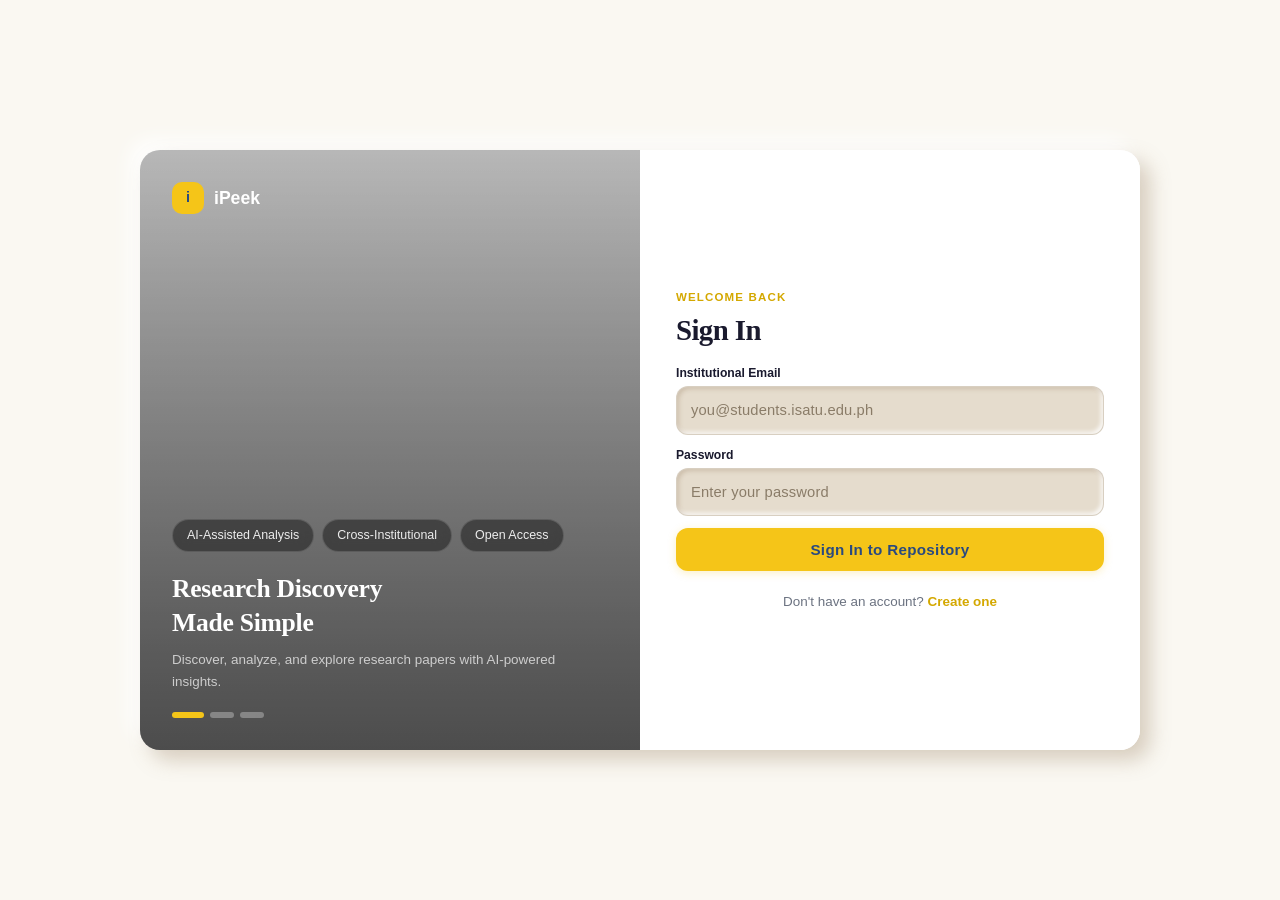
==== commit 33a12642: "Consolidate iPeek backend and frontend updates" ====
--- a/frontend/browse.html
+++ b/frontend/browse.html
@@ -55,6 +55,7 @@
       <button class="sb-item" onclick="setFilter('college','CEA',this); closeFilterSheet();">CEA</button>
       <button class="sb-item" onclick="setFilter('college','CIT',this); closeFilterSheet();">CIT</button>
       <button class="sb-item" onclick="setFilter('college','COE',this); closeFilterSheet();">COE</button>
+      <button class="sb-item" onclick="setFilter('college','CGBE',this); closeFilterSheet();">CGBE</button>
     </div>
 
     <div class="sb-section">
@@ -93,6 +94,7 @@
         <button class="sb-item" onclick="setFilter('college','CEA',this)">CEA</button>
         <button class="sb-item" onclick="setFilter('college','CIT',this)">CIT</button>
         <button class="sb-item" onclick="setFilter('college','COE',this)">COE</button>
+        <button class="sb-item" onclick="setFilter('college','CGBE',this)">CGBE</button>
       </div>
 
       <div class="sb-section">
@@ -147,6 +149,7 @@
 
   <div class="toast-wrap" id="toasts"></div>
 
+  <script src="js/page-fade.js"></script>
   <script src="js/api.js"></script>
   <script src="js/pillnav.js"></script>
   <script src="js/motion.js"></script>
@@ -170,4 +173,4 @@
   </script>
 
 </body>
-</html>
+</html>
--- a/frontend/css/style.css
+++ b/frontend/css/style.css
@@ -5,7 +5,7 @@
    ============================================================= */
 
 /* ── Reset ────────────────────────────────────────────────── */
-*, *::before, *after { box-sizing: border-box; margin: 0; padding: 0; }
+*, *::before, *::after { box-sizing: border-box; margin: 0; padding: 0; }
 
 :root {
   /* Cream base */
@@ -19,6 +19,7 @@
   --accent:      #F5C518;
   --accent-dk:   #D4A800;
   --orange:      #FF8C42;
+  --field-fill:  #E5DCCD;
 
   /* Semantic */
   --text:        #1a1a2e;
@@ -34,10 +35,20 @@
   --font-sans:   'Inter', 'Segoe UI', sans-serif;
 
   /* Shadows — warm, soft */
-  --shadow-sm:   0 1px 3px rgba(0,0,0,0.04);
-  --shadow:      0 2px 12px rgba(0,0,0,0.06);
-  --shadow-md:   0 4px 20px rgba(0,0,0,0.08);
-  --shadow-lg:   0 8px 32px rgba(0,0,0,0.10);
+  /* Retinted to neomorphic dual-directional shadows (light
+     top-left, dark bottom-right) instead of flat single-direction
+     shadows — plus two new inset variants for pressed/active
+     states, which didn't exist in this system before. */
+  /* Tint channels (R,G,B) — change these two lines to retint every shadow */
+  --sh-dark:     150,124,92;
+  --sh-light:    255,255,255;
+
+  --shadow-sm:   2px 2px 4px rgba(var(--sh-dark),0.28), -2px -2px 4px rgba(var(--sh-light),0.95);
+  --shadow:      4px 4px 8px rgba(var(--sh-dark),0.30), -4px -4px 8px rgba(var(--sh-light),0.95);
+  --shadow-md:   6px 6px 12px rgba(var(--sh-dark),0.32), -6px -6px 12px rgba(var(--sh-light),0.95);
+  --shadow-lg:   10px 10px 20px rgba(var(--sh-dark),0.34), -10px -10px 20px rgba(var(--sh-light),0.95);
+  --shadow-inset:    inset 3px 3px 6px rgba(var(--sh-dark),0.32), inset -3px -3px 6px rgba(var(--sh-light),0.95);
+  --shadow-inset-sm: inset 2px 2px 4px rgba(var(--sh-dark),0.30), inset -2px -2px 4px rgba(var(--sh-light),0.9);
 
   /* Radius */
   --radius:      16px;
@@ -64,7 +75,7 @@
 a    { text-decoration: none; color: inherit; }
 button, input, textarea, select { font-family: inherit; cursor: pointer; }
 
-h1, h2, h3 { font-family: var(--font-serif); color: var(--text); }
+h1, h2, h3 { font-family: var(--font-serif); color: var(--text); letter-spacing: -0.01em; line-height: 1.25; }
 
 /* ── Navbar — Full-width flat bar ─────────────────────────── */
 .navbar {
@@ -315,6 +326,7 @@
 
 .bottom-tab-bar .pill-list {
   justify-content: space-around;
+  width: 100%;
 }
 
 .bottom-tab-bar .pill {
@@ -424,6 +436,7 @@
   background: rgba(245, 197, 24, 0.12);
   color: var(--primary);
   font-weight: 600;
+  box-shadow: var(--shadow-inset-sm); /* pressed feel, added in the neomorphic retint */
 }
 
 .sb-count {
@@ -727,7 +740,7 @@
 }
 
 .tab-btn:hover  { color: var(--text); }
-.tab-btn.active { background: var(--accent); color: var(--primary); box-shadow: var(--shadow-sm); }
+.tab-btn.active { background: var(--accent); color: var(--primary); box-shadow: var(--shadow-inset-sm); }
 
 /* ── AI Result Box ─────────────────────────────────────────── */
 .ai-box {
@@ -991,7 +1004,7 @@
 }
 
 .filter-tab:hover  { color: var(--text); }
-.filter-tab.active { background: var(--card); color: var(--primary); box-shadow: var(--shadow-sm); }
+.filter-tab.active { background: var(--card); color: var(--primary); box-shadow: var(--shadow-inset-sm); }
 
 /* ── Review Panels ─────────────────────────────────────────── */
 .sub-panel {
@@ -1463,19 +1476,54 @@
 }
 
 .login-container {
+  /* Slide mechanic added on top of the original grid layout — on
+     desktop, .login-left and .login-right become absolutely
+     positioned panels that swap sides via a class toggle
+     (.register-orientation, driven by login-motion.js), instead of
+     sitting in fixed grid columns. Mobile keeps the original simple
+     grid collapse (see the 768px media query below), so this only
+     changes behavior above that breakpoint. */
+  position: relative;
   display: grid;
   grid-template-columns: 1fr 1fr;
-  gap: 24px;
+  gap: 0;
   max-width: 1000px;
   width: 100%;
   min-height: 600px;
+  overflow: hidden;
+  border-radius: var(--radius-lg);
+  box-shadow: var(--shadow-lg);
+  background: var(--card);
+}
+
+@media (min-width: 769px) {
+  .login-container { display: block; }
+
+  .login-left,
+  .login-right {
+    position: absolute;
+    top: 0;
+    width: 50%;
+    height: 100%;
+  }
+
+  .login-left  { left: 0; transition: left 320ms cubic-bezier(0.4,0,0.2,1); }
+  .login-right { right: 0; }
+
+  .login-container.register-orientation .login-left  { left: 50%; }
+  .login-container.register-orientation .login-right { right: auto; left: 0; }
+
+  /* Form content fades in AFTER the slide finishes (sequenced by
+     login-motion.js listening for .login-left's transitionend) —
+     same pattern as before, just retargeted at .login-right instead
+     of the old .login-box class name. */
+  .login-right.form-fade-pending { opacity: 0; }
+  .login-right.form-fade-in { animation: formFadeIn 300ms ease-out both; }
 }
 
 .login-left {
-  border-radius: var(--radius-lg);
   background: linear-gradient(180deg, rgba(0,0,0,0.1), rgba(0,0,0,0.4)),
               url('https://images.unsplash.com/photo-1507842217343-583bb7270b66?w=800&q=80') center/cover;
-  position: relative;
   display: flex;
   flex-direction: column;
   justify-content: space-between;
@@ -1488,7 +1536,6 @@
   position: absolute;
   inset: 0;
   background: linear-gradient(180deg, rgba(0,0,0,0.2) 0%, rgba(0,0,0,0.5) 100%);
-  border-radius: var(--radius-lg);
 }
 
 .login-left-content {
@@ -1568,10 +1615,8 @@
   display: flex;
   flex-direction: column;
   justify-content: center;
-  padding: 48px 40px;
-  background: var(--card);
-  border-radius: var(--radius-lg);
-  box-shadow: var(--shadow);
+  padding: 40px 36px;
+  background: var(--card);
 }
 
 .login-welcome {
@@ -1588,8 +1633,106 @@
   font-size: 1.8rem;
   font-weight: 700;
   color: var(--text);
-  line-height: 1.2;
-  margin-bottom: 28px;
+  line-height: 1.15;
+  letter-spacing: -0.02em;
+  margin-bottom: 18px;
+}
+
+/* ── Mobile: full-bleed welcome screen + Sign In/Sign Up toggle ──
+   Restored from earlier work — his simpler mobile fallback (just
+   hides .login-left, shows .login-right alone) doesn't include
+   these; re-layered on top using the same image/gradient/font
+   tokens as the rest of this login system. */
+.mobile-welcome {
+  display: none;
+  position: fixed;
+  inset: 0;
+  z-index: 50;
+  background: linear-gradient(180deg, rgba(15,25,45,0.30) 0%, rgba(10,16,30,0.55) 55%, rgba(8,13,24,0.96) 100%),
+              url('https://images.unsplash.com/photo-1507842217343-583bb7270b66?w=800&q=80') center/cover;
+  color: white;
+  padding: 28px 22px;
+  flex-direction: column;
+  justify-content: space-between;
+}
+
+.mw-top { display: flex; flex-direction: column; align-items: flex-start; }
+.mw-logo {
+  width: 44px; height: 44px;
+  background: var(--accent);
+  color: var(--primary);
+  border-radius: var(--radius-sm);
+  display: flex; align-items: center; justify-content: center;
+  font-size: 1.3rem;
+  font-weight: 800;
+  margin-bottom: 12px;
+}
+.mw-top h1 { font-family: var(--font-serif); font-size: 1.7rem; margin-bottom: 2px; }
+.mw-sub { font-size: 0.76rem; color: var(--accent); font-weight: 700; letter-spacing: 0.04em; margin-bottom: 18px; }
+
+.mw-tags { display: flex; flex-wrap: wrap; gap: 8px; }
+.mw-tag {
+  background: rgba(0,0,0,0.4);
+  backdrop-filter: blur(8px);
+  -webkit-backdrop-filter: blur(8px);
+  border: 1px solid rgba(255,255,255,0.15);
+  color: white;
+  font-size: 0.68rem;
+  font-weight: 700;
+  text-transform: uppercase;
+  letter-spacing: 0.03em;
+  padding: 5px 12px;
+  border-radius: var(--radius-pill);
+}
+
+.mw-bottom h2 { font-family: var(--font-serif); font-size: 1.55rem; margin-bottom: 10px; }
+.mw-bottom p { font-size: 0.85rem; line-height: 1.6; color: rgba(255,255,255,0.85); margin-bottom: 20px; }
+.mw-footnote { text-align: center; font-size: 0.72rem; color: rgba(255,255,255,0.5); margin-top: 10px; }
+
+/* Sign In / Sign Up toggle pill — mobile only, inside .login-right */
+.auth-toggle {
+  display: none;
+  position: relative;
+  background: var(--bg-alt);
+  border-radius: var(--radius-pill);
+  padding: 4px;
+  margin-bottom: 22px;
+  box-shadow: var(--shadow-inset-sm);
+}
+.auth-toggle-indicator {
+  position: absolute;
+  top: 4px; bottom: 4px; left: 4px;
+  width: calc(50% - 4px);
+  background: var(--accent);
+  border-radius: var(--radius-pill);
+  box-shadow: var(--shadow-sm);
+  transition: transform 220ms cubic-bezier(0.4,0,0.2,1);
+}
+.auth-toggle.on-register .auth-toggle-indicator { transform: translateX(100%); }
+.auth-toggle button {
+  position: relative;
+  z-index: 1;
+  flex: 1;
+  width: 50%;
+  background: none;
+  border: none;
+  padding: 8px;
+  font-size: 0.84rem;
+  font-weight: 700;
+  color: var(--muted);
+  cursor: pointer;
+}
+.auth-toggle { display: flex; }
+.auth-toggle button.active { color: var(--primary); }
+
+@media (max-width: 768px) {
+  .mobile-welcome { display: flex; }
+  body.welcome-dismissed .mobile-welcome { display: none; }
+  body:not(.welcome-dismissed) .login-container { display: none; }
+}
+@media (min-width: 769px) {
+  .mobile-welcome { display: none !important; }
+  .auth-toggle { display: none !important; }
 }
 
 .login-label {
@@ -1597,26 +1740,29 @@
   font-size: 0.76rem;
   font-weight: 600;
   color: var(--text);
-  margin-bottom: 6px;
+  line-height: 1.4;
+  margin-bottom: 4px;
 }
 
 .login-input {
   width: 100%;
-  background: var(--bg);
-  border: 1px solid rgba(0,0,0,0.08);
+  background: var(--field-fill);
+  border: 1px solid rgba(0,0,0,0.06);
   border-radius: var(--radius-sm);
   padding: 12px 14px;
   color: var(--text);
   font-size: 0.92rem;
   font-family: inherit;
-  margin-bottom: 16px;
+  line-height: 1.5;
+  margin-bottom: 12px;
+  box-shadow: var(--shadow-inset-sm);
   transition: border-color 0.18s, box-shadow 0.18s;
 }
-.login-input:focus { outline: none; border-color: var(--accent); box-shadow: 0 0 0 2px rgba(245,197,24,0.2); }
-.login-input::placeholder { color: #b0b7c3; }
+.login-input:focus { outline: none; border-color: var(--accent); box-shadow: var(--shadow-inset-sm), 0 0 0 2px rgba(245,197,24,0.2); }
+.login-input::placeholder { color: #8a7c68; letter-spacing: 0.01em; }
 
 .login-input-option {
-  background-color: var(--bg);
+  background-color: var(--field-fill);
   color: var(--text);
 }
 
@@ -1640,6 +1786,7 @@
   padding: 13px;
   font-size: 0.95rem;
   font-weight: 700;
+  letter-spacing: 0.02em;
   cursor: pointer;
   transition: all 0.18s;
   box-shadow: 0 2px 8px rgba(245,197,24,0.25);
@@ -1690,7 +1837,7 @@
   background: transparent;
   transition: all 0.18s;
 }
-.role-tab.active { background: var(--card); color: var(--primary); box-shadow: var(--shadow-sm); }
+.role-tab.active { background: var(--card); color: var(--primary); box-shadow: var(--shadow-inset-sm); }
 
 /* ── Scrollbar ─────────────────────────────────────────────── */
 ::-webkit-scrollbar { width: 5px; }
@@ -1816,38 +1963,21 @@
 .citation-pop { animation: badgePop 150ms ease-out; }
 
 /* ═══════════════════════════════════════════════════════════
-   AMBIENT BACKGROUND
+   AMBIENT BACKGROUND — removed, per an earlier decision to drop it
    ═══════════════════════════════════════════════════════════ */
 
-.page-ambient {
-  position: fixed;
-  inset: 0;
-  z-index: -1;
-  overflow: hidden;
-  pointer-events: none;
-}
-
-.ambient-icon {
-  position: absolute;
-  bottom: -60px;
-  opacity: 0;
-  animation-name: ambientFloat;
-  animation-timing-function: linear;
-  animation-iteration-count: infinite;
-  will-change: transform, opacity;
-}
-
-@keyframes ambientFloat {
-  0% {
-    transform: translate(0, 0) rotate(var(--rot-start, 0deg));
-    opacity: 0;
-  }
-  8%  { opacity: var(--peak-opacity, 0.12); }
-  85% { opacity: var(--peak-opacity, 0.12); }
-  100% {
-    transform: translate(var(--drift-x, 20px), -115vh) rotate(var(--rot-end, 20deg));
-    opacity: 0;
-  }
+/* ═══════════════════════════════════════════════════════════
+   PAGE-ENTRY FADE — whole-page fade+rise, applied by page-fade.js
+   the moment each page's body flips from visibility:hidden to
+   visible. Distinct from .motion-in (per-element, via staggerIn())
+   — this is the outer container's own entrance.
+   ═══════════════════════════════════════════════════════════ */
+body.page-fade-in {
+  animation: pageFadeIn 340ms ease-out both;
+}
+@keyframes pageFadeIn {
+  from { opacity: 0; }
+  to   { opacity: 1; }
 }
 
 /* ── Login Glow ────────────────────────────────────────────── */
@@ -2090,6 +2220,74 @@
   margin-bottom: 16px;
 }
 
+/* ── Step 3 review + public-PDF consent (in-flow, upload.html) ── */
+/* Not a nested .card: this is content INSIDE the page's existing
+   neomorphic card, per the consent-gate spec (no floating overlay). */
+.review-card {
+  margin-top: 4px;
+}
+
+.consent-block {
+  background: var(--bg);
+  border: 1px solid rgba(0,0,0,0.05);
+  border-radius: var(--radius-sm);
+  box-shadow: var(--shadow-inset-sm);
+  padding: 16px 18px;
+  margin-bottom: 18px;
+}
+
+.consent-text {
+  font-size: 0.82rem;
+  line-height: 1.65;
+  color: var(--text);
+  white-space: pre-wrap;
+  margin-bottom: 14px;
+}
+
+.consent-options {
+  display: flex;
+  flex-direction: column;
+  gap: 8px;
+}
+
+.consent-option {
+  display: flex;
+  align-items: center;
+  gap: 10px;
+  background: var(--card);
+  border: 1px solid var(--border, rgba(0,0,0,0.08));
+  border-radius: var(--radius-sm);
+  padding: 11px 14px;
+  font-size: 0.86rem;
+  font-weight: 600;
+  cursor: pointer;
+  transition: box-shadow 0.15s, border-color 0.15s;
+}
+
+.consent-option:hover { border-color: var(--accent); }
+
+.consent-option:has(input:checked) {
+  border-color: var(--accent);
+  box-shadow: var(--shadow-inset-sm);
+}
+
+.consent-option input[type="radio"] {
+  accent-color: var(--accent);
+  width: 16px;
+  height: 16px;
+  margin: 0;
+  flex-shrink: 0;
+  cursor: pointer;
+}
+
+.consent-hint {
+  font-size: 0.78rem;
+  color: var(--muted);
+  margin-top: 10px;
+}
+
+.consent-hint.selected { color: var(--primary); font-weight: 600; }
+
 /* ── Empty detail text ─────────────────────────────────────── */
 .empty-detail-title {
   font-weight: 600;
@@ -2151,3 +2349,96 @@
     justify-content: center;
   }
 }
+
+/* ── User management (users.html) ─────────────────────────── */
+.badge-student  { background: rgba(42,74,127,0.12);  color: var(--primary); }
+.badge-faculty  { background: rgba(212,168,0,0.16);  color: var(--accent-dk); }
+.badge-active   { background: rgba(22,163,74,0.14);  color: var(--success); }
+.badge-inactive { background: rgba(0,0,0,0.06);      color: var(--muted); }
+
+.users-toolbar {
+  display: flex;
+  align-items: center;
+  justify-content: space-between;
+  gap: 12px;
+  margin-bottom: 14px;
+  flex-wrap: wrap;
+}
+
+.users-toggle {
+  display: inline-flex;
+  align-items: center;
+  gap: 7px;
+  font-size: 0.8rem;
+  color: var(--muted);
+  cursor: pointer;
+  user-select: none;
+}
+.users-toggle input { accent-color: var(--primary); cursor: pointer; }
+
+.user-row {
+  display: flex;
+  align-items: center;
+  justify-content: space-between;
+  gap: 12px;
+  padding: 12px 0;
+  border-bottom: 1px solid var(--border);
+  flex-wrap: wrap;
+}
+.user-row:last-child { border: none; }
+
+.user-row-name { font-size: 0.88rem; font-weight: 600; }
+.user-row-meta { font-size: 0.74rem; color: var(--muted); margin-top: 2px; word-break: break-all; }
+
+.user-row-tags,
+.user-actions {
+  display: flex;
+  align-items: center;
+  gap: 8px;
+  flex-wrap: wrap;
+}
+
+.pw-reveal {
+  background: var(--bg);
+  border: 1px dashed var(--accent);
+  border-radius: var(--radius-sm);
+  padding: 16px;
+  margin: 14px 0;
+  text-align: center;
+}
+
+.pw-reveal-code {
+  font-size: 1.05rem;
+  font-weight: 700;
+  letter-spacing: 0.04em;
+  color: var(--primary);
+  word-break: break-all;
+  user-select: all;
+}
+
+.pw-reveal-hint {
+  font-size: 0.78rem;
+  color: var(--warning);
+  margin-top: 8px;
+}
+
+.pw-reveal-label {
+  font-size: 0.72rem;
+  font-weight: 700;
+  text-transform: uppercase;
+  letter-spacing: 0.05em;
+  color: var(--muted);
+  margin-bottom: 8px;
+}
+
+.modal-actions {
+  display: flex;
+  justify-content: flex-end;
+  gap: 10px;
+  margin-top: 18px;
+}
+
+@media (max-width: 580px) {
+  .user-row { flex-direction: column; align-items: flex-start; }
+  .modal-actions .btn { flex: 1; justify-content: center; }
+}
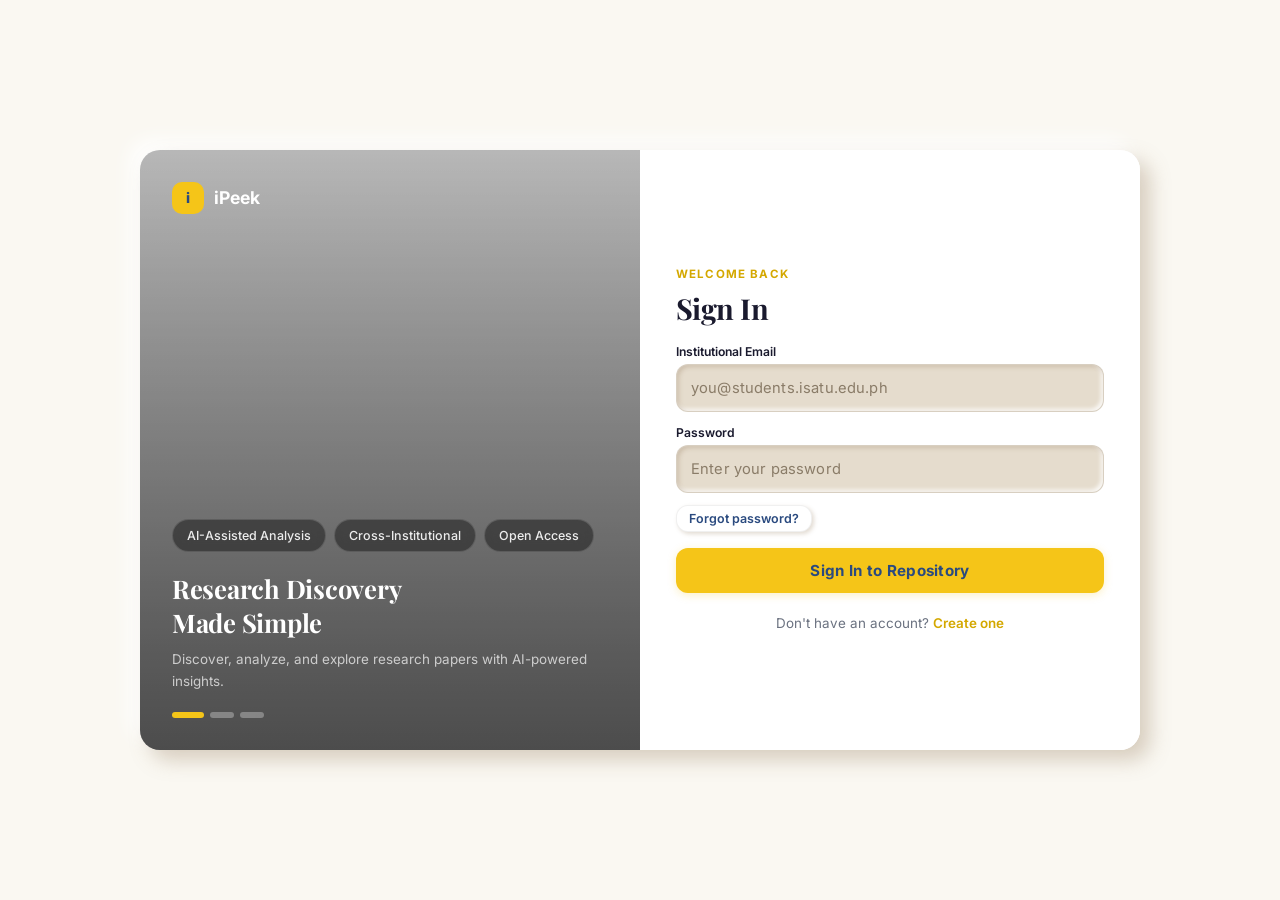
==== commit 10c74703: "Improve dashboard, research insights, and navigation. basta nami na design for me personally HAHAHHA" ====
--- a/frontend/browse.html
+++ b/frontend/browse.html
@@ -8,6 +8,8 @@
   <link rel="preconnect" href="https://fonts.gstatic.com" crossorigin>
   <link href="https://fonts.googleapis.com/css2?family=Playfair+Display:wght@600;700;800&family=Inter:wght@400;500;600;700&display=swap" rel="stylesheet">
   <link rel="stylesheet" href="css/style.css">
+  <link rel="stylesheet" href="css/detail.css">
+  <script src="js/page-fade.js" defer blocking="render"></script>
 </head>
 <body style="visibility:hidden;">
   <nav class="navbar">
@@ -24,87 +26,25 @@
   </nav>
 
   <!-- Mobile filter FAB -->
-  <button class="filter-fab" id="filterFab" onclick="openFilterSheet()">⚙</button>
+  <button class="filter-fab" id="filterFab" aria-label="Open filters" onclick="openFilterSheet()"><svg class="ui-icon" viewBox="0 0 24 24" fill="none" stroke="currentColor" stroke-width="2" stroke-linecap="round" stroke-linejoin="round" aria-hidden="true" focusable="false"><use href="icons.svg#filter"/></svg></button>
 
   <!-- Glass filter bottom sheet (mobile) -->
   <div class="glass-sheet-overlay" id="filterOverlay" onclick="closeFilterSheet()"></div>
-  <div class="glass-sheet" id="filterSheet">
+  <dialog class="glass-sheet" id="filterSheet" aria-label="Browse filters">
     <div class="glass-sheet-handle"></div>
     <div class="glass-sheet-title">Filters</div>
+    <button type="button" class="btn btn-ghost" onclick="closeFilterSheet()">Close filters</button>
 
-    <div class="sb-section">
-      <span class="sb-label">Research Status</span>
-      <button class="sb-item active" onclick="setFilter('status','all',this); closeFilterSheet();">
-        All Projects <span class="sb-count" id="cntAllM">0</span>
-      </button>
-      <button class="sb-item" onclick="setFilter('status','approved',this); closeFilterSheet();">
-        Approved <span class="sb-count" id="cntApprovedM">0</span>
-      </button>
-      <button class="sb-item" onclick="setFilter('status','ongoing',this); closeFilterSheet();">
-        Ongoing <span class="sb-count" id="cntOngoingM">0</span>
-      </button>
-      <button class="sb-item" onclick="setFilter('status','rejected',this); closeFilterSheet();">
-        Rejected <span class="sb-count" id="cntRejectedM">0</span>
-      </button>
-    </div>
+    <div class="sb-section college-filters">Loading colleges...</div>
 
-    <div class="sb-section">
-      <span class="sb-label">Colleges</span>
-      <button class="sb-item" onclick="setFilter('college','CAS',this); closeFilterSheet();">CAS</button>
-      <button class="sb-item" onclick="setFilter('college','CCI',this); closeFilterSheet();">CCI</button>
-      <button class="sb-item" onclick="setFilter('college','CEA',this); closeFilterSheet();">CEA</button>
-      <button class="sb-item" onclick="setFilter('college','CIT',this); closeFilterSheet();">CIT</button>
-      <button class="sb-item" onclick="setFilter('college','COE',this); closeFilterSheet();">COE</button>
-      <button class="sb-item" onclick="setFilter('college','CGBE',this); closeFilterSheet();">CGBE</button>
-    </div>
-
-    <div class="sb-section">
-      <span class="sb-label">Technology</span>
-      <button class="sb-item" onclick="setFilter('tag','Machine Learning',this); closeFilterSheet();">Machine Learning</button>
-      <button class="sb-item" onclick="setFilter('tag','Web Development',this); closeFilterSheet();">Web Development</button>
-      <button class="sb-item" onclick="setFilter('tag','Mobile App',this); closeFilterSheet();">Mobile App</button>
-      <button class="sb-item" onclick="setFilter('tag','IoT',this); closeFilterSheet();">IoT</button>
-      <button class="sb-item" onclick="setFilter('tag','Computer Vision',this); closeFilterSheet();">Computer Vision</button>
-    </div>
-  </div>
+  </dialog>
 
   <div class="layout">
     <!-- Left filter sidebar (desktop) -->
     <div class="sidebar">
-      <div class="sb-section">
-        <span class="sb-label">Research Status</span>
-        <button class="sb-item active" onclick="setFilter('status','all',this)">
-          All Projects <span class="sb-count" id="cntAll">0</span>
-        </button>
-        <button class="sb-item" onclick="setFilter('status','approved',this)">
-          Approved <span class="sb-count" id="cntApproved">0</span>
-        </button>
-        <button class="sb-item" onclick="setFilter('status','ongoing',this)">
-          Ongoing <span class="sb-count" id="cntOngoing">0</span>
-        </button>
-        <button class="sb-item" onclick="setFilter('status','rejected',this)">
-          Rejected <span class="sb-count" id="cntRejected">0</span>
-        </button>
-      </div>
 
-      <div class="sb-section">
-        <span class="sb-label">Colleges</span>
-        <button class="sb-item" onclick="setFilter('college','CAS',this)">CAS</button>
-        <button class="sb-item" onclick="setFilter('college','CCI',this)">CCI</button>
-        <button class="sb-item" onclick="setFilter('college','CEA',this)">CEA</button>
-        <button class="sb-item" onclick="setFilter('college','CIT',this)">CIT</button>
-        <button class="sb-item" onclick="setFilter('college','COE',this)">COE</button>
-        <button class="sb-item" onclick="setFilter('college','CGBE',this)">CGBE</button>
-      </div>
+      <div class="sb-section college-filters">Loading colleges...</div>
 
-      <div class="sb-section">
-        <span class="sb-label">Technology</span>
-        <button class="sb-item" onclick="setFilter('tag','Machine Learning',this)">Machine Learning</button>
-        <button class="sb-item" onclick="setFilter('tag','Web Development',this)">Web Development</button>
-        <button class="sb-item" onclick="setFilter('tag','Mobile App',this)">Mobile App</button>
-        <button class="sb-item" onclick="setFilter('tag','IoT',this)">IoT</button>
-        <button class="sb-item" onclick="setFilter('tag','Computer Vision',this)">Computer Vision</button>
-      </div>
     </div>
 
     <!-- Main content area -->
@@ -112,21 +52,22 @@
       <div class="hero">
         <div>
           <h2>Explore ISAT-U Research</h2>
-          <p>Capstone and thesis projects · Main Campus · 2020–2025</p>
+          <p>Capstone and thesis projects · Main Campus · Approved papers</p>
         </div>
         <span class="badge badge-validated">ISAT-U Main Campus</span>
       </div>
 
       <div class="search-wrap mb-md">
-        <span class="search-icon">🔍</span>
-        <input type="text" id="searchInput" placeholder="Title, author, keyword, or technology...">
+        <span class="search-icon"><svg class="ui-icon" viewBox="0 0 24 24" fill="none" stroke="currentColor" stroke-width="2" stroke-linecap="round" stroke-linejoin="round" aria-hidden="true" focusable="false"><use href="icons.svg#search"/></svg></span>
+        <input type="text" id="searchInput" placeholder="Search title or author...">
       </div>
 
       <div class="year-pills">
-        <button class="year-pill active" onclick="setYear('all',this)">All Years</button>
-        <button class="year-pill" onclick="setYear('2024',this)">2024</button>
-        <button class="year-pill" onclick="setYear('2023',this)">2023</button>
-        <button class="year-pill" onclick="setYear('2022',this)">2022</button>
+        <label for="yearFilter">Year</label>
+        <div class="browse-year-select">
+          <select id="yearFilter" class="form-input" disabled></select>
+          <svg class="ui-icon" viewBox="0 0 24 24" fill="none" stroke="currentColor" stroke-width="2" stroke-linecap="round" stroke-linejoin="round" aria-hidden="true" focusable="false"><use href="icons.svg#chevron-right"/></svg>
+        </div>
       </div>
 
       <div class="results-bar">
@@ -136,7 +77,7 @@
       <div class="research-grid" id="grid"></div>
 
       <div id="empty" class="empty-state" style="display:none;">
-        <div class="empty-state-icon">📭</div>
+        <div class="empty-state-icon"><svg class="ui-icon" viewBox="0 0 24 24" fill="none" stroke="currentColor" stroke-width="2" stroke-linecap="round" stroke-linejoin="round" aria-hidden="true" focusable="false"><use href="icons.svg#inbox"/></svg></div>
         <p>No research found. Try adjusting your filters.</p>
       </div>
 
@@ -149,20 +90,23 @@
 
   <div class="toast-wrap" id="toasts"></div>
 
-  <script src="js/page-fade.js"></script>
   <script src="js/api.js"></script>
+  <script src="js/keyboard.js"></script>
   <script src="js/pillnav.js"></script>
   <script src="js/motion.js"></script>
   <script src="js/browse.js"></script>
+  <script src="js/detail.js"></script>
+  <script src="js/detail-overlay.js"></script>
 
   <script>
     function openFilterSheet() {
-      document.getElementById("filterOverlay").classList.add("open");
       document.getElementById("filterSheet").classList.add("open");
+      uiDialog.open("filterSheet", closeFilterSheet);
     }
     function closeFilterSheet() {
       document.getElementById("filterOverlay").classList.remove("open");
       document.getElementById("filterSheet").classList.remove("open");
+      uiDialog.close("filterSheet");
     }
 
     async function logout() {
@@ -173,4 +117,4 @@
   </script>
 
 </body>
-</html>+</html>
--- a/frontend/css/style.css
+++ b/frontend/css/style.css
@@ -73,9 +73,45 @@
 }
 
 a    { text-decoration: none; color: inherit; }
-button, input, textarea, select { font-family: inherit; cursor: pointer; }
+:is(a[href], button, input, select, textarea, summary, [tabindex], [contenteditable="true"]):focus-visible {
+  outline: 3px solid var(--primary);
+  outline-offset: 3px;
+}
+button, input, textarea, select { font-family: inherit; }
+/* Cursor semantics follow the element's actual interaction, never page loading. */
+a[href], button, select, summary, [role="button"], [role="tab"] { cursor: pointer; }
+input, textarea, [contenteditable=""], [contenteditable="true"], [contenteditable="plaintext-only"] { cursor: text; }
+input:is([type="button"], [type="submit"], [type="reset"], [type="checkbox"], [type="radio"], [type="file"], [type="range"], [type="color"], [type="date"], [type="time"], [type="month"], [type="week"], [type="datetime-local"]) { cursor: pointer; }
+:where(h1, h2, h3, h4, h5, h6, p, label), .card, .related-card { cursor: default; }
+:is(a[href], button, [role="button"], [role="tab"]) :where(h1, h2, h3, h4, h5, h6, p, span, div) { cursor: inherit; }
+/* Disabled native controls remain noninteractive even when hovered or pressed. */
+:is(button, input, textarea, select):disabled {
+  cursor: not-allowed !important;
+  opacity: 0.5;
+  transform: none !important;
+  filter: none !important;
+  box-shadow: none !important;
+}
 
 h1, h2, h3 { font-family: var(--font-serif); color: var(--text); letter-spacing: -0.01em; line-height: 1.25; }
+
+.ui-icon {
+  width: 16px;
+  height: 16px;
+  flex: 0 0 auto;
+  vertical-align: -0.15em;
+  cursor: inherit;
+  pointer-events: none;
+}
+
+.filter-fab .ui-icon { width: 20px; height: 20px; }
+.ambient-icon .ui-icon { width: 100%; height: 100%; }
+.search-icon { display: inline-flex; align-items: center; }
+.empty-state-icon .ui-icon, .empty-detail .icon .ui-icon, .drop-icon .ui-icon {
+  width: 32px;
+  height: 32px;
+  color: var(--muted);
+}
 
 /* ── Navbar — Full-width flat bar ─────────────────────────── */
 .navbar {
@@ -90,6 +126,11 @@
   background: var(--card);
   border-bottom: 1px solid var(--border);
   box-shadow: var(--shadow-sm);
+}
+
+/* Only the already rendered navigation can outlive the body's auth gate. */
+body.nav-ready > :is(.navbar, .mobile-header, .bottom-tab-bar) {
+  visibility: visible;
 }
 
 .nav-brand {
@@ -146,12 +187,10 @@
 .pill-indicator {
   position: absolute;
   top: 0; left: 0;
-  background: rgba(245, 197, 24, 0.15);
+  background: var(--accent);
   border-radius: var(--radius-sm);
   opacity: 0;
-  transition: transform 220ms cubic-bezier(0.4, 0, 0.2, 1),
-              width 220ms cubic-bezier(0.4, 0, 0.2, 1),
-              opacity 150ms;
+  transition: transform 220ms cubic-bezier(0.4, 0, 0.2, 1);
   z-index: 0;
   pointer-events: none;
 }
@@ -170,11 +209,10 @@
   font-size: 0.88rem;
   font-weight: 500;
   text-decoration: none;
-  transition: color 180ms, background 180ms;
   white-space: nowrap;
 }
 
-.pill:hover { color: var(--text); background: rgba(0,0,0,0.03); }
+.pill:hover { color: var(--text); }
 .pill.nav-lit { color: var(--primary); font-weight: 600; }
 .pill.is-active { color: var(--primary); font-weight: 600; }
 
@@ -193,6 +231,46 @@
 }
 .nav-icon-btn:hover { background: rgba(0,0,0,0.05); color: var(--text); }
 
+/* Only Delete and Sign out use this destructive icon treatment. */
+.action-icon-btn {
+  position: relative;
+  display: inline-flex;
+  align-items: center;
+  justify-content: center;
+  flex: 0 0 44px;
+  width: 44px;
+  height: 44px;
+  padding: 0;
+  border: 0;
+  border-radius: 10px;
+  background: transparent;
+  color: #b91c1c;
+  cursor: pointer;
+  transition: background-color 0.15s;
+}
+.action-icon-btn:hover:not(:disabled) { background: #fef2f2; }
+.action-icon-btn:active:not(:disabled) { background: #fecaca; }
+.action-icon-btn:focus-visible { outline: 3px solid var(--primary); outline-offset: 2px; }
+.action-icon-btn:disabled { opacity: 0.45; cursor: not-allowed; }
+.action-icon-btn .ui-icon { width: 20px; height: 20px; color: inherit; pointer-events: none; }
+.action-icon-btn::after {
+  content: attr(data-tooltip);
+  position: absolute;
+  right: 0;
+  bottom: calc(100% + 6px);
+  z-index: 210;
+  padding: 5px 8px;
+  border-radius: 6px;
+  background: var(--text);
+  color: white;
+  font: 500 12px/1.4 Inter, sans-serif;
+  white-space: nowrap;
+  pointer-events: none;
+  visibility: hidden;
+}
+.action-icon-btn:is(:hover, :focus-visible)::after { visibility: visible; }
+.sign-out-btn::after { top: calc(100% + 6px); bottom: auto; }
+
 /* ── Notification Dropdown ─────────────────────────────────── */
 .nav-notif-wrapper { position: relative; }
 
@@ -297,7 +375,11 @@
   justify-content: space-between;
 }
 
-.mobile-header .nav-brand { font-size: 0.95rem; }
+.mobile-header .nav-brand { font-size: 0.95rem; min-width: 0; flex: 1; margin-right: 0; }
+.mobile-header .nav-brand span { min-width: 0; white-space: normal; line-height: 1.2; }
+.mobile-header .nav-logo { flex-shrink: 0; }
+.mobile-header { gap: 8px; }
+.mobile-header-actions { display: flex; align-items: center; gap: 4px; flex-shrink: 0; }
 
 .mobile-profile-icon {
   width: 32px; height: 32px;
@@ -329,10 +411,13 @@
   width: 100%;
 }
 
+.bottom-tab-bar .pill-list > li { flex: 1; min-width: 0; }
+
 .bottom-tab-bar .pill {
   flex-direction: column;
   gap: 2px;
-  padding: 6px 10px;
+  width: 100%;
+  padding: 6px 2px;
   font-size: 0.65rem;
   text-align: center;
 }
@@ -502,8 +587,8 @@
   box-shadow: var(--shadow-sm);
 }
 
-.btn:hover    { filter: brightness(1.06); transform: translateY(-1px); box-shadow: var(--shadow); }
-.btn:active   { transform: scale(0.97) translateY(0); transition: transform 80ms; }
+.btn:hover:not(:disabled) { filter: brightness(1.06); transform: translateY(-1px); box-shadow: var(--shadow); }
+.btn:active:not(:disabled) { transform: scale(0.97) translateY(0); transition: transform 80ms; }
 .btn:disabled { opacity: 0.5; cursor: not-allowed; filter: none; transform: none; }
 
 .btn-primary { background: var(--primary); color: white; }
@@ -511,7 +596,7 @@
 .btn-success { background: var(--success); color: white; }
 .btn-danger  { background: var(--danger);  color: white; }
 .btn-ghost   { background: var(--card); color: var(--primary); border: 1px solid var(--border); }
-.btn-ghost:hover { background: var(--bg); }
+.btn-ghost:hover:not(:disabled) { background: var(--bg); }
 
 .btn-sm  { padding: 5px 12px; font-size: 0.78rem; }
 .btn-lg  { padding: 11px 26px; font-size: 0.95rem; }
@@ -561,7 +646,6 @@
 }
 
 .form-input:focus {
-  outline: none;
   border-color: var(--accent);
   box-shadow: 0 0 0 2px rgba(245,197,24,0.2);
 }
@@ -619,6 +703,43 @@
 /* ── Year Filter Pills ─────────────────────────────────────── */
 .year-pills { display: flex; gap: 6px; flex-wrap: wrap; margin-bottom: 14px; }
 
+.browse-year-select { position: relative; width: 100%; min-width: 0; }
+.browse-year-select select {
+  appearance: none;
+  -webkit-appearance: none;
+  min-height: 44px;
+  padding-right: 44px;
+  text-overflow: ellipsis;
+  background: var(--card);
+  border-color: rgba(30, 48, 80, 0.24);
+  box-shadow: 0 2px 5px rgba(30, 48, 80, 0.10), inset 0 1px 0 rgba(255,255,255,0.8);
+}
+.browse-year-select select:hover:not(:disabled) { border-color: var(--primary); background: var(--bg); }
+.browse-year-select select:focus-visible {
+  outline: 2px solid var(--primary);
+  outline-offset: 2px;
+  border-color: var(--accent);
+  box-shadow: 0 0 0 2px var(--accent);
+}
+.browse-year-select .ui-icon { position: absolute; right: 14px; top: 50%; transform: translateY(-50%) rotate(90deg); pointer-events: none; color: var(--text); }
+
+/* Reset navigation stays separate from the active primary action in either step. */
+#resetPanel .reset-back-row { display: flex; margin-top: 14px; }
+#resetPanel #resetCodePane { margin-top: 16px; }
+#resetPanel .reset-back {
+  min-height: 44px;
+  padding: 10px 16px;
+  gap: 8px;
+  border-color: rgba(30, 48, 80, 0.24);
+  box-shadow: var(--shadow-sm);
+  transform: none;
+  filter: none;
+  transition: background-color 150ms ease, border-color 150ms ease, box-shadow 150ms ease;
+}
+#resetPanel .reset-back:hover { background: var(--bg); border-color: var(--primary); box-shadow: var(--shadow); }
+#resetPanel .reset-back:focus-visible { outline: 2px solid var(--primary); outline-offset: 2px; box-shadow: 0 0 0 2px var(--accent); }
+#resetPanel .reset-back:active { background: rgba(245,197,24,0.18); box-shadow: var(--shadow-inset-sm); transform: none; }
+
 .year-pill {
   padding: 5px 14px;
   border-radius: var(--radius-pill);
@@ -651,6 +772,7 @@
   flex-wrap: wrap;
   gap: 18px;
 }
+.r-card:is([href], .is-clickable) { cursor: pointer; }
 .research-grid-flow .r-card {
   flex: 0 1 auto;
   min-width: 260px;
@@ -662,7 +784,7 @@
   border: 1px solid rgba(0,0,0,0.03);
   border-radius: var(--radius);
   padding: 18px;
-  cursor: pointer;
+  cursor: default;
   box-shadow: var(--shadow);
   transition: box-shadow 0.2s, transform 0.2s;
 }
@@ -942,7 +1064,7 @@
   padding: 14px;
   border-radius: var(--radius);
   background: var(--card);
-  cursor: pointer;
+  cursor: default;
   margin-bottom: 8px;
   box-shadow: var(--shadow-sm);
   border: 2px solid transparent;
@@ -951,6 +1073,20 @@
 
 .sub-item:hover  { box-shadow: var(--shadow); border-color: rgba(0,0,0,0.06); }
 .sub-item.active { border-color: var(--accent); background: rgba(245,197,24,0.04); }
+
+/* Keep the original card layout while retaining a native keyboard button. */
+.sub-item-open {
+  flex: 1;
+  min-width: 0;
+  padding: 0;
+  border: 0;
+  background: transparent;
+  color: inherit;
+  font: inherit;
+  text-align: left;
+  overflow-wrap: anywhere;
+}
+.sub-item-open:focus-visible { outline: 2px solid var(--primary); outline-offset: 4px; border-radius: 4px; }
 
 .sub-item-title  { font-weight: 600; font-size: 0.88rem; margin-bottom: 4px; line-height: 1.4; }
 .sub-item-meta   { font-size: 0.74rem; color: var(--muted); margin-bottom: 6px; }
@@ -1080,6 +1216,7 @@
   gap: 8px;
 }
 
+.review-detail-sheet .action-row { flex-wrap: wrap; }
 .action-row {
   display: flex;
   gap: 10px;
@@ -1131,7 +1268,7 @@
   display: flex; align-items: center; justify-content: center;
   margin: 0 auto 14px;
   position: relative;
-  cursor: pointer;
+  cursor: default;
   box-shadow: var(--shadow);
 }
 
@@ -1229,7 +1366,7 @@
   border-radius: var(--radius-sm);
   padding: 16px;
   text-align: center;
-  cursor: pointer;
+  cursor: default;
   transition: all 0.18s;
   background: var(--bg);
 }
@@ -1271,6 +1408,18 @@
   -webkit-backdrop-filter: blur(4px);
   padding: 16px;
 }
+dialog.modal-overlay { margin: 0; width: 100%; height: 100%; max-width: none; max-height: none; border: 0; color: inherit; }
+dialog.modal-overlay::backdrop { background: transparent; }
+dialog.glass-sheet { margin: 0; top: auto; width: 100%; max-width: none; color: inherit; }
+dialog.review-detail-sheet, dialog.pdf-overlay { margin: 0; width: 100%; height: 100dvh; max-width: none; max-height: none; border: 0; color: inherit; }
+dialog.glass-sheet::backdrop, dialog.review-detail-sheet::backdrop, dialog.pdf-overlay::backdrop { background: rgba(0,0,0,.3); }
+dialog.glass-sheet::backdrop { backdrop-filter: blur(4px); -webkit-backdrop-filter: blur(4px); }
+dialog:not([open]) { display: none; }
+button.r-card { width: 100%; text-align: left; color: inherit; font-size: inherit; line-height: inherit; }
+button.r-card > span { display: block; }
+button.r-card > .r-card-tags { display: flex; }
+button.drop-zone { display: block; width: 100%; color: inherit; font-size: inherit; line-height: inherit; }
+button.drop-zone > span { display: block; }
 
 .modal-box {
   background: var(--card);
@@ -1507,18 +1656,27 @@
     height: 100%;
   }
 
-  .login-left  { left: 0; transition: left 320ms cubic-bezier(0.4,0,0.2,1); }
+  .login-left  { left: 0; transition: left 850ms cubic-bezier(0.4,0,0.2,1); }
   .login-right { right: 0; }
 
   .login-container.register-orientation .login-left  { left: 50%; }
   .login-container.register-orientation .login-right { right: auto; left: 0; }
 
-  /* Form content fades in AFTER the slide finishes (sequenced by
-     login-motion.js listening for .login-left's transitionend) —
-     same pattern as before, just retargeted at .login-right instead
-     of the old .login-box class name. */
-  .login-right.form-fade-pending { opacity: 0; }
-  .login-right.form-fade-in { animation: formFadeIn 300ms ease-out both; }
+}
+
+/* Desktop reveals after the slide; mobile uses the same fade immediately. */
+.login-right.form-fade-pending { opacity: 0; }
+.login-right.form-fade-in { animation: formFadeIn 300ms ease-out both; }
+
+@keyframes formFadeIn {
+  from { opacity: 0; }
+  to { opacity: 1; }
+}
+
+@media (prefers-reduced-motion: reduce) {
+  .login-left { transition: none; }
+  .login-right.form-fade-pending { opacity: 1; }
+  .login-right.form-fade-in { animation: none; }
 }
 
 .login-left {
@@ -1758,7 +1916,7 @@
   box-shadow: var(--shadow-inset-sm);
   transition: border-color 0.18s, box-shadow 0.18s;
 }
-.login-input:focus { outline: none; border-color: var(--accent); box-shadow: var(--shadow-inset-sm), 0 0 0 2px rgba(245,197,24,0.2); }
+.login-input:focus { border-color: var(--accent); box-shadow: var(--shadow-inset-sm), 0 0 0 2px rgba(245,197,24,0.2); }
 .login-input::placeholder { color: #8a7c68; letter-spacing: 0.01em; }
 
 .login-input-option {
@@ -1766,16 +1924,7 @@
   color: var(--text);
 }
 
-.login-forgot {
-  display: block;
-  text-align: right;
-  font-size: 0.82rem;
-  color: var(--text);
-  font-weight: 500;
-  margin-bottom: 20px;
-  margin-top: -8px;
-}
-.login-forgot:hover { color: var(--primary); }
+.login-recovery-row { display: flex; margin-bottom: 16px; }
 
 .btn-sign {
   width: 100%;
@@ -1791,7 +1940,7 @@
   transition: all 0.18s;
   box-shadow: 0 2px 8px rgba(245,197,24,0.25);
 }
-.btn-sign:hover { background: var(--accent-dk); transform: translateY(-1px); box-shadow: 0 4px 16px rgba(245,197,24,0.3); }
+.btn-sign:hover:not(:disabled) { background: var(--accent-dk); transform: translateY(-1px); box-shadow: 0 4px 16px rgba(245,197,24,0.3); }
 
 .login-foot {
   text-align: center;
@@ -1914,12 +2063,12 @@
    BOOK LOADER
    ═══════════════════════════════════════════════════════════ */
 
-.book-loader { display: inline-flex; align-items: center; justify-content: center; }
+.book-loader { display: inline-flex; align-items: center; justify-content: center; color: var(--primary); }
 
 .book-loader svg .book-line {
   fill: none;
-  stroke: var(--primary);
-  stroke-width: 1.6;
+  stroke: currentColor;
+  stroke-width: 2;
   stroke-linecap: round;
   stroke-linejoin: round;
 }
@@ -1967,12 +2116,12 @@
    ═══════════════════════════════════════════════════════════ */
 
 /* ═══════════════════════════════════════════════════════════
-   PAGE-ENTRY FADE — whole-page fade+rise, applied by page-fade.js
+   PAGE-ENTRY FADE — content-only fade, applied by page-fade.js
    the moment each page's body flips from visibility:hidden to
    visible. Distinct from .motion-in (per-element, via staggerIn())
    — this is the outer container's own entrance.
    ═══════════════════════════════════════════════════════════ */
-body.page-fade-in {
+body.page-fade-in > :is(.main, .layout, .layout-two, .layout-review, .upload-wrap, .profile-layout, .card) {
   animation: pageFadeIn 340ms ease-out both;
 }
 @keyframes pageFadeIn {
@@ -2375,6 +2524,7 @@
   user-select: none;
 }
 .users-toggle input { accent-color: var(--primary); cursor: pointer; }
+.consent-option:has(input:disabled), .users-toggle:has(input:disabled) { cursor: not-allowed; }
 
 .user-row {
   display: flex;
@@ -2441,4 +2591,14 @@
 @media (max-width: 580px) {
   .user-row { flex-direction: column; align-items: flex-start; }
   .modal-actions .btn { flex: 1; justify-content: center; }
-}+}
+/* Connected repository controls reuse the existing theme. */
+.has-unread { position: relative; }
+.has-unread::after { content: ""; position: absolute; top: 3px; right: 3px; width: 8px; height: 8px; border-radius: 50%; background: var(--accent, #ef9d22); }
+.notification-item { padding: 12px; border-bottom: 1px solid var(--border, #ddd); overflow-wrap: anywhere; }
+.notification-item a { display: block; color: var(--navy); }
+.nav-dropdown { max-height: 65vh; overflow-y: auto; max-width: calc(100vw - 24px); }
+.meta-grid .form-input { width: 100%; box-sizing: border-box; }
+.college-filters .sb-item { white-space: normal; text-align: left; }
+
+.mobile-header .nav-dropdown { min-width: min(320px, calc(100vw - 24px)); }
--- a/frontend/css/detail.css
+++ b/frontend/css/detail.css
@@ -0,0 +1,922 @@
+/* ==========================================================
+   RESEARCH DETAIL READER
+   Styles the paper and research insights while preserving
+   shared navigation and other pages.
+   ========================================================== */
+
+
+/* ==========================================================
+   READER CONTAINER AND TOOLBAR
+   ========================================================== */
+
+/* Center the reader and limit its maximum width. */
+.detail-workspace {
+  max-width: 1600px;
+  margin: 0 auto;
+  padding: 20px;
+  overflow: visible;
+}
+
+/* Ensure elements marked as hidden remain hidden. */
+.detail-workspace [hidden] {
+  display: none !important;
+}
+
+/* Align navigation and contextual text above the paper. */
+.reading-toolbar {
+  display: flex;
+  align-items: center;
+  justify-content: space-between;
+  gap: 16px;
+  margin-bottom: 16px;
+}
+
+.reading-toolbar .back-link {
+  margin: 0;
+}
+
+/* Small contextual label above a heading. */
+.reading-eyebrow {
+  font-size: 0.65rem;
+  font-weight: 700;
+  letter-spacing: 0.12em;
+  color: var(--muted);
+}
+
+
+/* ==========================================================
+   DESKTOP COLUMNS
+   ========================================================== */
+
+/*
+ * Divide the reader into two equal columns.
+ * minmax(0, 1fr) allows long content to shrink within a column.
+ */
+.reader-columns {
+  display: grid;
+  grid-template-columns: minmax(0, 1fr) minmax(0, 1fr);
+  gap: 26px;
+  align-items: start;
+}
+
+.paper-panel,
+.insights-panel {
+  min-width: 0;
+}
+
+/* Keep insights near the top in the standalone page layout. */
+.analysis-workspace {
+  min-width: 0;
+  position: sticky;
+  top: 80px;
+}
+
+
+/* ==========================================================
+   RELATED RESEARCH
+   ========================================================== */
+
+.related-studies {
+  margin-top: 18px;
+}
+
+/* Clickable heading for the expandable related-research list. */
+.related-studies > summary {
+  cursor: pointer;
+  color: var(--primary);
+  font-size: 0.88rem;
+  font-weight: 700;
+  margin-bottom: 10px;
+}
+
+/* Individual related-paper card. */
+.related-card {
+  margin-top: 10px;
+  padding: 12px;
+  background: var(--card);
+  border-radius: var(--radius-sm);
+  box-shadow: var(--shadow-sm);
+  overflow-wrap: anywhere;
+}
+
+.related-card h3 {
+  font-family: var(--font-sans);
+  font-size: 0.95rem;
+  line-height: 1.5;
+  margin-bottom: 8px;
+}
+
+.related-card a {
+  color: var(--primary);
+  text-decoration: underline;
+  text-underline-offset: 3px;
+}
+
+/* Label identifying the research excerpt. */
+.related-card .excerpt-label {
+  margin: 14px 0 6px;
+  font-size: 0.72rem;
+  color: var(--muted);
+}
+
+
+/* ==========================================================
+   PAPER CONTENT
+   Shared styles still provide general card and title sizing.
+   ========================================================== */
+
+/* Stack the paper's cards vertically. */
+.paper-panel {
+  display: grid;
+  gap: 16px;
+}
+
+.paper-panel .reading-toolbar {
+  margin-bottom: 0;
+}
+
+/* Prevent long titles from overflowing their container. */
+.paper-title {
+  overflow-wrap: anywhere;
+}
+
+.paper-abstract .section-label,
+.paper-document .section-label {
+  font-family: var(--font-sans);
+  line-height: 1.25;
+}
+
+/* Preserve supplied line breaks while allowing text to wrap. */
+.paper-abstract .abstract-text {
+  white-space: pre-wrap;
+}
+
+.paper-document > .insight-note {
+  margin-bottom: 10px;
+}
+
+
+/* ==========================================================
+   INSIGHTS PANEL
+   ========================================================== */
+
+/*
+ * Stack the header, messages, and composer vertically.
+ * The maximum height follows the dynamic viewport height.
+ */
+.insights-panel {
+  display: flex;
+  flex-direction: column;
+  max-height: calc(100dvh - 148px);
+  background: var(--bg);
+  border: 1px solid var(--border);
+  border-radius: var(--radius);
+  box-shadow: var(--shadow);
+  overflow: hidden;
+}
+
+/* Keep the header from shrinking when messages need space. */
+.insights-header {
+  display: flex;
+  justify-content: space-between;
+  align-items: center;
+  gap: 12px;
+  padding: 22px 22px 18px;
+  border-bottom: 1px solid var(--border);
+  flex-shrink: 0;
+}
+
+.insights-header h2 {
+  font-size: 1.35rem;
+  margin-top: 6px;
+}
+
+/*
+ * Scroll messages inside the panel.
+ * Contain scroll chaining and reserve scrollbar space.
+ */
+.insights-scroll {
+  overflow-y: auto;
+  overscroll-behavior: contain;
+  min-height: 80px;
+  padding: 22px;
+  scrollbar-gutter: stable;
+}
+
+
+/* ==========================================================
+   ASSISTANT MESSAGES
+   ========================================================== */
+
+/* Base appearance for an assistant response. */
+.insight-message {
+  background: var(--card);
+  border: 1px solid var(--border);
+  border-radius: 4px 16px 16px;
+  padding: 20px;
+  box-shadow: var(--shadow-sm);
+}
+
+/* Align the message icon, name, and context label. */
+.message-label {
+  display: flex;
+  flex-wrap: wrap;
+  align-items: center;
+  gap: 8px;
+  color: var(--primary);
+  font-size: 0.8rem;
+  font-weight: 700;
+  margin-bottom: 14px;
+}
+
+/* Small iPeek identity mark beside assistant messages. */
+.ipeek-mark {
+  width: 24px;
+  height: 24px;
+  border-radius: 8px;
+  display: inline-flex;
+  align-items: center;
+  justify-content: center;
+  background: var(--accent);
+}
+
+.message-context {
+  color: var(--muted);
+  font-size: 0.68rem;
+  font-weight: 400;
+}
+
+/* Supporting explanations and source limitations. */
+.insight-note {
+  color: var(--muted);
+  font-size: 0.76rem;
+  line-height: 1.65;
+}
+
+/* Separate analysis subsections when these elements are used. */
+.insight-section {
+  margin-top: 22px;
+  padding-top: 20px;
+  border-top: 1px solid var(--border);
+}
+
+.insight-section h3 {
+  font-family: var(--font-sans);
+  font-size: 0.91rem;
+  margin-bottom: 12px;
+  color: var(--primary);
+}
+
+/* Preserve response line breaks and wrap long content. */
+.analysis-text {
+  white-space: pre-wrap;
+  overflow-wrap: anywhere;
+  font-size: 0.83rem;
+  line-height: 1.8;
+}
+
+
+/* ==========================================================
+   LOADING, EMPTY, AND ERROR STATES
+   ========================================================== */
+
+.insight-loading,
+.insight-empty {
+  color: var(--muted);
+  font-size: 0.8rem;
+  line-height: 1.7;
+}
+
+.insight-loading {
+  display: flex;
+  align-items: center;
+  gap: 10px;
+}
+
+.analysis-error {
+  font-size: 0.8rem;
+  color: var(--danger);
+}
+
+/* Separate a retry/action button from its error text. */
+.analysis-error .btn {
+  margin-top: 10px;
+}
+
+
+/* ==========================================================
+   STUDY RESULTS AND CITATIONS
+   ========================================================== */
+
+.study-card {
+  border: 1px solid var(--border);
+  border-radius: var(--radius-sm);
+  padding: 14px;
+  margin: 12px 0;
+  background: var(--bg);
+}
+
+.study-card h4 {
+  font-size: 0.85rem;
+  line-height: 1.5;
+  color: var(--primary);
+  margin-bottom: 6px;
+}
+
+.study-card .analysis-text {
+  margin-top: 10px;
+}
+
+/* Small label describing the study's similarity level. */
+.study-level {
+  display: inline-block;
+  margin-top: 8px;
+  border: 1px solid var(--border);
+  border-radius: var(--radius-pill);
+  padding: 2px 9px;
+  font-size: 0.71rem;
+  font-weight: 600;
+  color: var(--primary);
+  background: var(--card);
+}
+
+.source-references {
+  margin-top: 12px;
+  font-size: 0.72rem;
+  color: var(--muted);
+  overflow-wrap: anywhere;
+}
+
+.source-references summary {
+  cursor: pointer;
+  color: var(--primary);
+}
+
+.source-references ul,
+.recommendation-list {
+  padding-left: 18px;
+  margin-top: 8px;
+}
+
+.source-references li,
+.recommendation-list li {
+  margin-bottom: 8px;
+}
+
+.similarity-report {
+  margin-top: 14px;
+}
+
+.similarity-report summary {
+  font-size: 0.77rem;
+  color: var(--primary);
+  cursor: pointer;
+}
+
+
+/* ==========================================================
+   REFINEMENT CONVERSATION
+   ========================================================== */
+
+/* Stack refinement requests and responses. */
+.refinement-thread {
+  display: flex;
+  flex-direction: column;
+  gap: 16px;
+}
+
+/* Add separation only when conversation messages exist. */
+.refinement-thread:not(:empty) {
+  margin-top: 24px;
+}
+
+/* Assistant responses align to the left. */
+.refinement-thread .insight-message {
+  align-self: flex-start;
+  width: 94%;
+}
+
+/* User requests align to the right. */
+.refinement-thread .user-message {
+  align-self: flex-end;
+  width: auto;
+  max-width: 88%;
+  background: var(--primary);
+  color: white;
+  border-radius: 16px 4px 16px 16px;
+}
+
+.user-message .message-label {
+  color: var(--accent);
+  margin-bottom: 6px;
+}
+
+
+/* ==========================================================
+   REFINEMENT COMPOSER
+   ========================================================== */
+
+/* Keep the form from shrinking below its content height. */
+.insight-composer {
+  flex-shrink: 0;
+  padding: 16px 22px 18px;
+  border-top: 1px solid var(--border);
+  background: var(--bg);
+}
+
+.composer-heading,
+.composer-footer {
+  display: flex;
+  flex-wrap: wrap;
+  align-items: center;
+  justify-content: space-between;
+  gap: 14px;
+}
+
+.composer-heading {
+  margin-bottom: 8px;
+  font-size: 0.78rem;
+  font-weight: 600;
+  color: var(--primary);
+}
+
+/* Analysis-target dropdown. */
+.insight-composer select {
+  padding: 8px 12px;
+  margin-bottom: 10px;
+  font-size: 0.78rem;
+}
+
+/* Allow vertical resizing within the existing height limits. */
+.insight-composer textarea {
+  resize: vertical;
+  min-height: 64px;
+  max-height: 140px;
+  font-size: 0.82rem;
+  cursor: text;
+}
+
+.composer-footer {
+  margin-top: 10px;
+}
+
+.composer-footer .insight-note {
+  max-width: 260px;
+  font-size: 0.68rem;
+}
+
+/* Feedback about a refinement request. */
+.refine-status {
+  font-size: 0.75rem;
+  margin-top: 8px;
+  color: var(--muted);
+}
+
+.refine-status:empty {
+  display: none;
+}
+
+/* Message shown when access to a feature is restricted. */
+.access-notice {
+  padding: 24px;
+  font-size: 0.85rem;
+  line-height: 1.8;
+}
+
+
+/* ==========================================================
+   READER TABS AND ACCESSIBILITY
+   ========================================================== */
+
+/* Shared appearance of the Paper / Insights tab container. */
+.reader-tabs {
+  padding: 4px;
+  border-radius: var(--radius-sm);
+  background: var(--bg);
+  box-shadow: var(--shadow-inset-sm);
+  margin-bottom: 18px;
+}
+
+.reader-tabs button {
+  flex: 1;
+  padding: 10px;
+  border: 0;
+  background: transparent;
+  color: var(--primary);
+  border-radius: 10px;
+  font-weight: 600;
+}
+
+/* Highlight whichever tab is marked as selected. */
+.reader-tabs button[aria-selected="true"] {
+  background: var(--accent);
+  box-shadow: var(--shadow-sm);
+}
+
+/* Visible keyboard-focus indicator. */
+.detail-workspace :focus-visible {
+  outline: 3px solid var(--primary);
+  outline-offset: 3px;
+}
+
+/* Hide supporting text visually without display: none. */
+.detail-workspace .sr-only {
+  position: absolute;
+  width: 1px;
+  height: 1px;
+  padding: 0;
+  margin: -1px;
+  overflow: hidden;
+  clip-path: inset(50%);
+  white-space: nowrap;
+  border: 0;
+}
+
+
+/* ==========================================================
+   STANDALONE READER: SHORT DESKTOP VIEWPORTS
+   ========================================================== */
+
+@media (min-width: 769px) and (max-height: 650px) {
+  /* Let insights flow normally when vertical space is limited. */
+  .analysis-workspace {
+    position: static;
+  }
+
+  .insights-panel {
+    max-height: none;
+  }
+
+  .insights-scroll {
+    overflow: visible;
+  }
+}
+
+
+/* ==========================================================
+   READER SPACING: 1000px AND BELOW
+   ========================================================== */
+
+@media (max-width: 1000px) {
+  .insights-scroll,
+  .insights-header,
+  .insight-composer {
+    padding: 16px;
+  }
+}
+
+
+/* ==========================================================
+   STANDALONE READER: 768px AND BELOW
+   ========================================================== */
+
+@media (max-width: 768px) {
+  /* Reserve bottom space, including the device safe area. */
+  .detail-workspace {
+    padding: 16px 12px calc(100px + env(safe-area-inset-bottom));
+  }
+
+  .reading-toolbar > .reading-eyebrow {
+    display: none;
+  }
+
+  .reader-tabs {
+    display: flex;
+  }
+
+  /* Replace the desktop columns with a block layout. */
+  .reader-columns {
+    display: block;
+  }
+
+  /* Remove the wrapper's layout box while retaining children. */
+  .analysis-workspace {
+    display: contents;
+  }
+
+  .insights-panel {
+    max-height: none;
+    overflow: visible;
+  }
+
+  .insights-scroll {
+    overflow: visible;
+    padding: 16px 12px;
+  }
+
+  .insight-message {
+    padding: 16px;
+  }
+
+  .insight-composer {
+    border-radius: 0 0 var(--radius) var(--radius);
+  }
+
+  .composer-heading .insight-note {
+    display: none;
+  }
+}
+
+
+/* Disable workspace animation when reduced motion is requested. */
+@media (prefers-reduced-motion: reduce) {
+  .detail-workspace {
+    animation: none !important;
+  }
+}
+
+
+/* ==========================================================
+   DETAIL OVERLAY SHELL
+   Glass-inspired framing without live backdrop blur.
+   Reading surfaces remain opaque for readability.
+   ========================================================== */
+
+.detail-dialog {
+  position: fixed;
+
+  /* Use supplied viewport offsets, with fallback values. */
+  inset: calc(var(--reader-offset, 0px) + 76px) 20px auto;
+
+  margin: 0 auto;
+  width: min(1500px, calc(100% - 40px));
+  height: calc(var(--reader-viewport, 100dvh) - 96px);
+  max-width: none;
+  max-height: none;
+
+  /* Reserve room above the content for the Close control. */
+  padding: 42px 0 0;
+
+  border: 1px solid rgba(255,255,255,.8);
+  border-radius: 22px;
+  background: rgba(250,248,240,.96);
+  color: var(--text);
+  box-shadow: 0 18px 60px rgba(20,30,55,.2);
+  overflow: hidden;
+
+  /* Initial state before the opening class is applied. */
+  opacity: 0;
+  transform: scale(.97);
+  transition: opacity 230ms ease, transform 230ms ease;
+}
+
+/* Visible state of the dialog. */
+.detail-dialog.is-open {
+  opacity: 1;
+  transform: scale(1);
+}
+
+/* Dim the underlying page without applying backdrop blur. */
+.detail-dialog::backdrop {
+  background: rgba(20,27,45,.3);
+  opacity: 0;
+  transition: opacity 230ms ease;
+}
+
+.detail-dialog.is-open::backdrop {
+  opacity: 1;
+}
+
+/* Background used by the direct detail-page layout. */
+.detail-direct {
+  background: var(--bg);
+}
+
+/* Position the Close control inside the dialog's top area. */
+.overlay-close {
+  position: absolute;
+  right: 16px;
+  top: 8px;
+}
+
+
+/* ==========================================================
+   READER INSIDE THE OVERLAY
+   These later rules override the standalone reader where
+   the reader is placed inside .detail-dialog.
+   ========================================================== */
+
+.detail-dialog .detail-workspace {
+  width: 100%;
+  height: 100%;
+  padding: 0 20px 20px;
+  animation: none;
+}
+
+/* Allow constrained content to shrink and scroll internally. */
+.detail-dialog .reader-columns {
+  height: 100%;
+  min-height: 0;
+}
+
+/* Scroll the paper independently from the insights column. */
+.detail-dialog .paper-panel {
+  display: block;
+  height: 100%;
+  overflow-y: auto;
+  overscroll-behavior: contain;
+  padding: 3px 10px 12px 3px;
+  scrollbar-gutter: stable;
+}
+
+.detail-dialog .paper-panel > * {
+  margin-bottom: 16px;
+}
+
+.detail-dialog .paper-panel .reading-toolbar {
+  margin-bottom: 16px;
+}
+
+/* Disable standalone sticky positioning inside the dialog. */
+.detail-dialog .analysis-workspace {
+  position: static;
+  height: 100%;
+  min-height: 0;
+}
+
+/* Fit insights to the available dialog height. */
+.detail-dialog .insights-panel {
+  height: 100%;
+  max-height: none;
+  min-height: 0;
+  background: #f9f7ef;
+  box-shadow: none;
+}
+
+.detail-dialog .insights-header {
+  padding: 14px 18px;
+  flex-wrap: wrap;
+}
+
+/*
+ * Fill the remaining panel space with the message area.
+ * min-height: 0 allows it to shrink and scroll instead of
+ * expanding the entire panel.
+ */
+.detail-dialog .insights-scroll {
+  flex: 1;
+  min-height: 0;
+  overflow-y: auto;
+  padding: 18px;
+}
+
+/* Opaque assistant messages prevent background interference. */
+.detail-dialog .insight-message {
+  background: #fff;
+  box-shadow: none;
+  border-radius: 14px;
+}
+
+/* Keep paper cards opaque with a restrained shadow. */
+.detail-dialog .card {
+  background: #fff;
+  box-shadow: 0 3px 12px rgba(20,30,55,.05);
+  animation: none;
+}
+
+
+/* ==========================================================
+   CONVERSATIONAL INSIGHTS INSIDE THE OVERLAY
+   ========================================================== */
+
+/* Separate adjacent blocks of the opening response. */
+.opening-prose + .opening-prose {
+  margin-top: 20px;
+}
+
+.opening-prose .analysis-text {
+  line-height: 1.85;
+}
+
+/* Use pale gold for the user's refinement messages. */
+.detail-dialog .user-message {
+  background: rgba(245,197,24,.22);
+  color: var(--primary);
+  border-color: rgba(190,145,10,.2);
+}
+
+.detail-dialog .user-message .message-label {
+  color: var(--primary);
+}
+
+.detail-dialog .insight-composer {
+  padding: 12px 18px;
+  background: rgba(250,248,240,.97);
+}
+
+/* Use a border instead of an additional related-card shadow. */
+.detail-dialog .related-card {
+  box-shadow: none;
+  border: 1px solid var(--border);
+}
+
+/* Preserve research-card text styling when the card is a link. */
+.r-card[href] {
+  text-decoration: none;
+  color: inherit;
+}
+
+
+/* ==========================================================
+   MOBILE OVERLAY: 768px AND BELOW
+   ========================================================== */
+
+@media (max-width: 768px) {
+  /* Fit the dialog close to the viewport edges. */
+  .detail-dialog {
+    inset: calc(var(--reader-offset, 0px) + 8px) 8px auto;
+    width: calc(100% - 16px);
+    height: calc(var(--reader-viewport, 100dvh) - 16px);
+    border-radius: 16px;
+  }
+
+  /*
+   * Stack tabs above the active reader panel.
+   * Keep at least 10px of bottom padding or the safe-area size.
+   */
+  .detail-dialog .detail-workspace {
+    display: flex;
+    flex-direction: column;
+    padding: 0 10px max(10px, env(safe-area-inset-bottom));
+  }
+
+  /* Keep tabs from shrinking as reader content grows. */
+  .detail-dialog .reader-tabs {
+    flex-shrink: 0;
+    margin-bottom: 10px;
+  }
+
+  .detail-dialog .reader-columns {
+    flex: 1;
+    min-height: 0;
+  }
+
+  .detail-dialog .insights-scroll {
+    padding: 12px;
+  }
+
+  .detail-dialog .insight-composer {
+    padding: 8px 12px;
+  }
+
+  .detail-dialog .insights-header {
+    padding: 8px 12px;
+  }
+
+  .detail-dialog .insights-header .reading-eyebrow {
+    display: none;
+  }
+
+  /* Reduce input height to preserve room for messages. */
+  .detail-dialog .insight-composer textarea {
+    min-height: 44px;
+    max-height: 90px;
+  }
+
+  .detail-dialog .composer-footer {
+    gap: 6px;
+  }
+
+  .detail-dialog .composer-footer .insight-note {
+    flex: 1;
+  }
+}
+
+
+/* ==========================================================
+   SHORT OVERLAY VIEWPORTS: 560px HIGH AND BELOW
+   ========================================================== */
+
+@media (max-height: 560px) {
+  /* Use more of the available vertical space. */
+  .detail-dialog {
+    top: calc(var(--reader-offset, 0px) + 4px);
+    height: calc(var(--reader-viewport, 100dvh) - 8px);
+  }
+
+  /* Hide these headings and help text to make room for content. */
+  .detail-dialog .insights-header,
+  .detail-dialog .composer-heading,
+  .detail-dialog #refineHelp {
+    display: none;
+  }
+
+  .detail-dialog .insight-composer textarea {
+    min-height: 38px;
+    max-height: 50px;
+  }
+}
+
+
+/* ==========================================================
+   OVERLAY REDUCED MOTION
+   ========================================================== */
+
+@media (prefers-reduced-motion: reduce) {
+  /* Remove dialog/backdrop transitions and scaling. */
+  .detail-dialog,
+  .detail-dialog::backdrop {
+    transition: none;
+    transform: none;
+  }
+}
